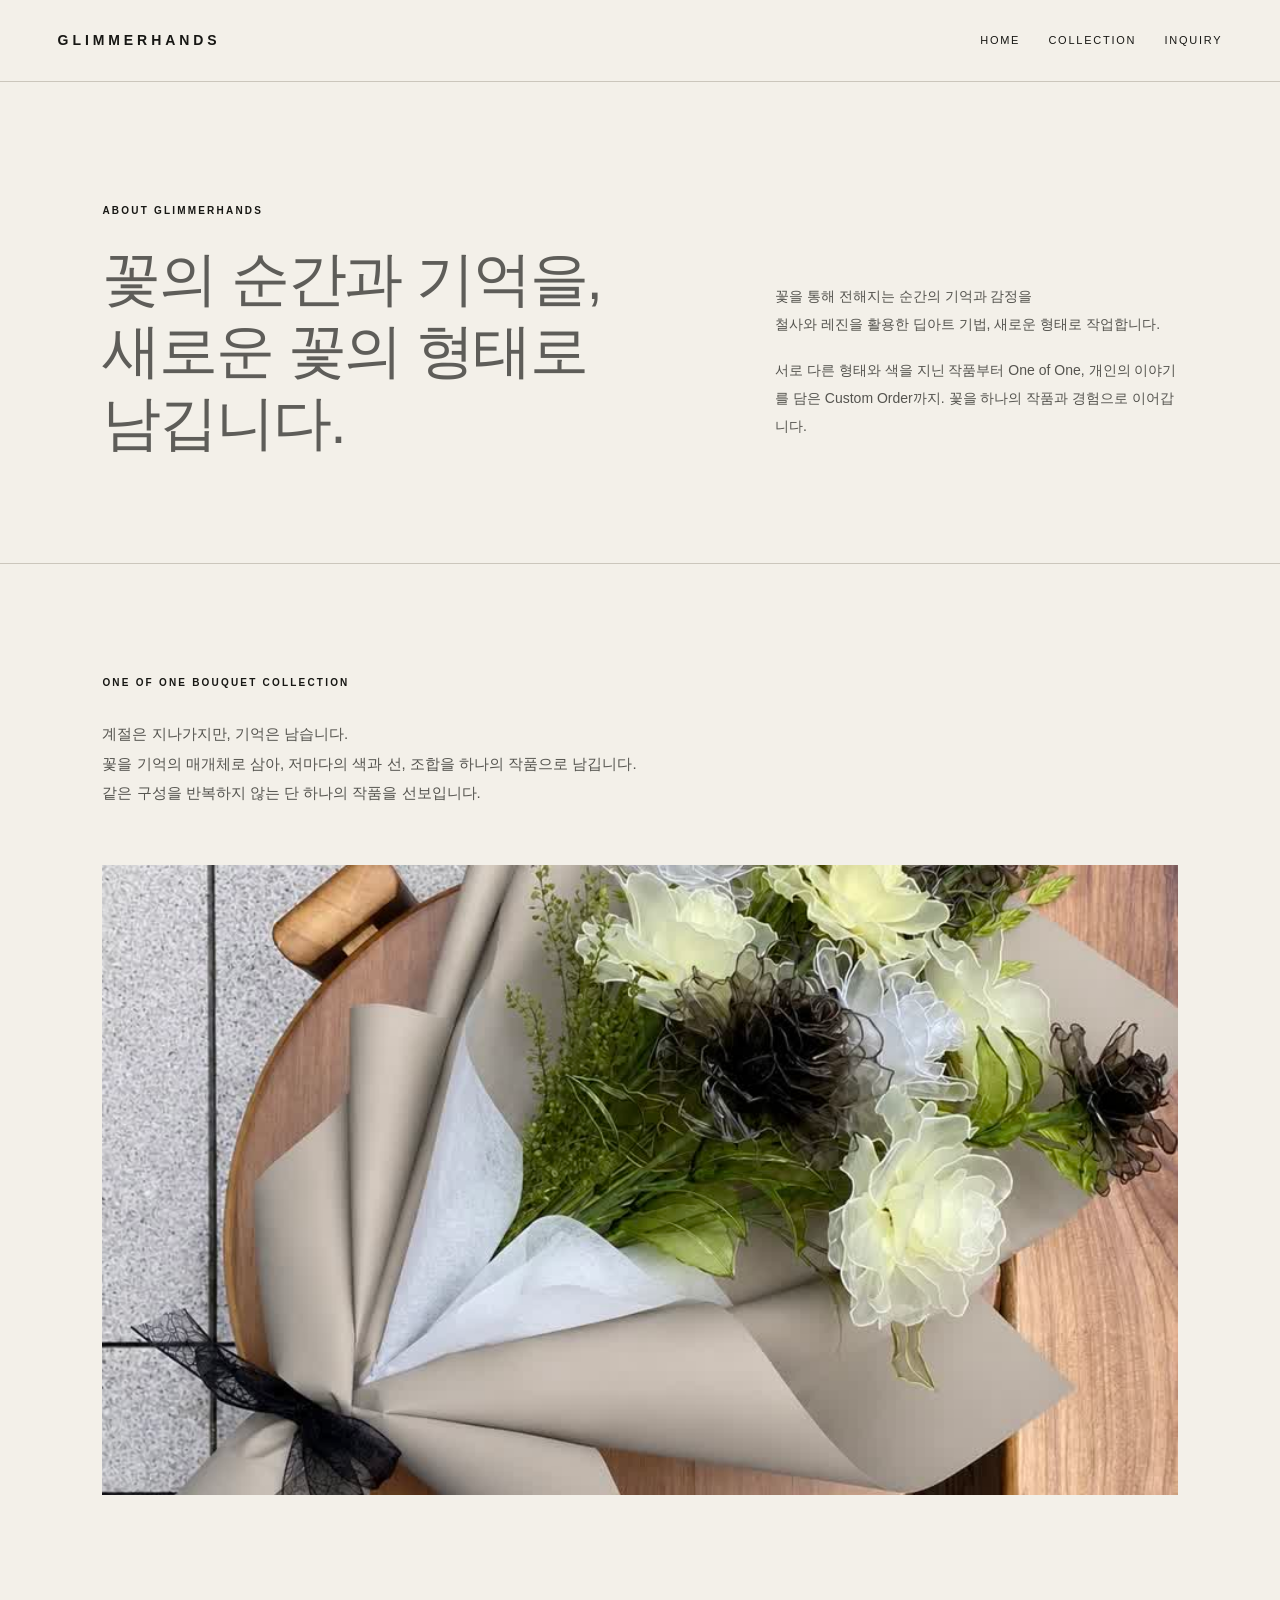
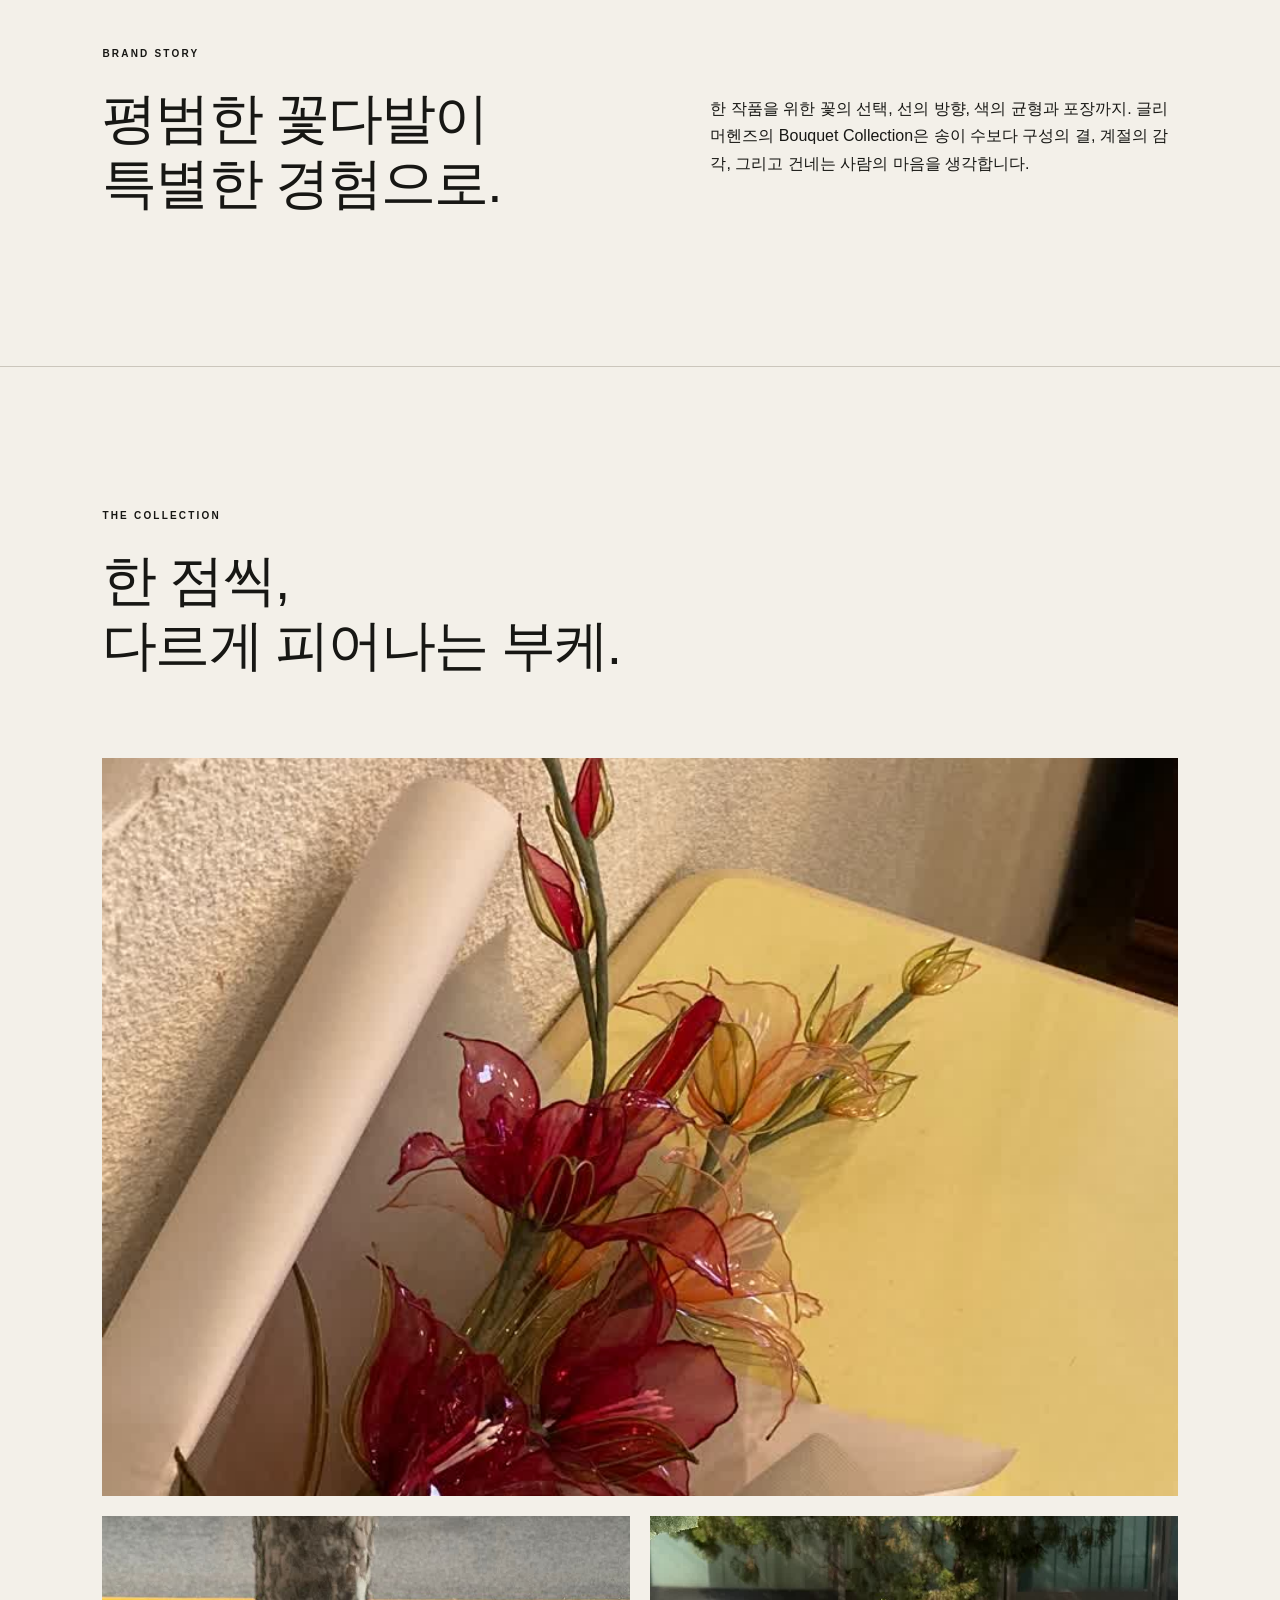
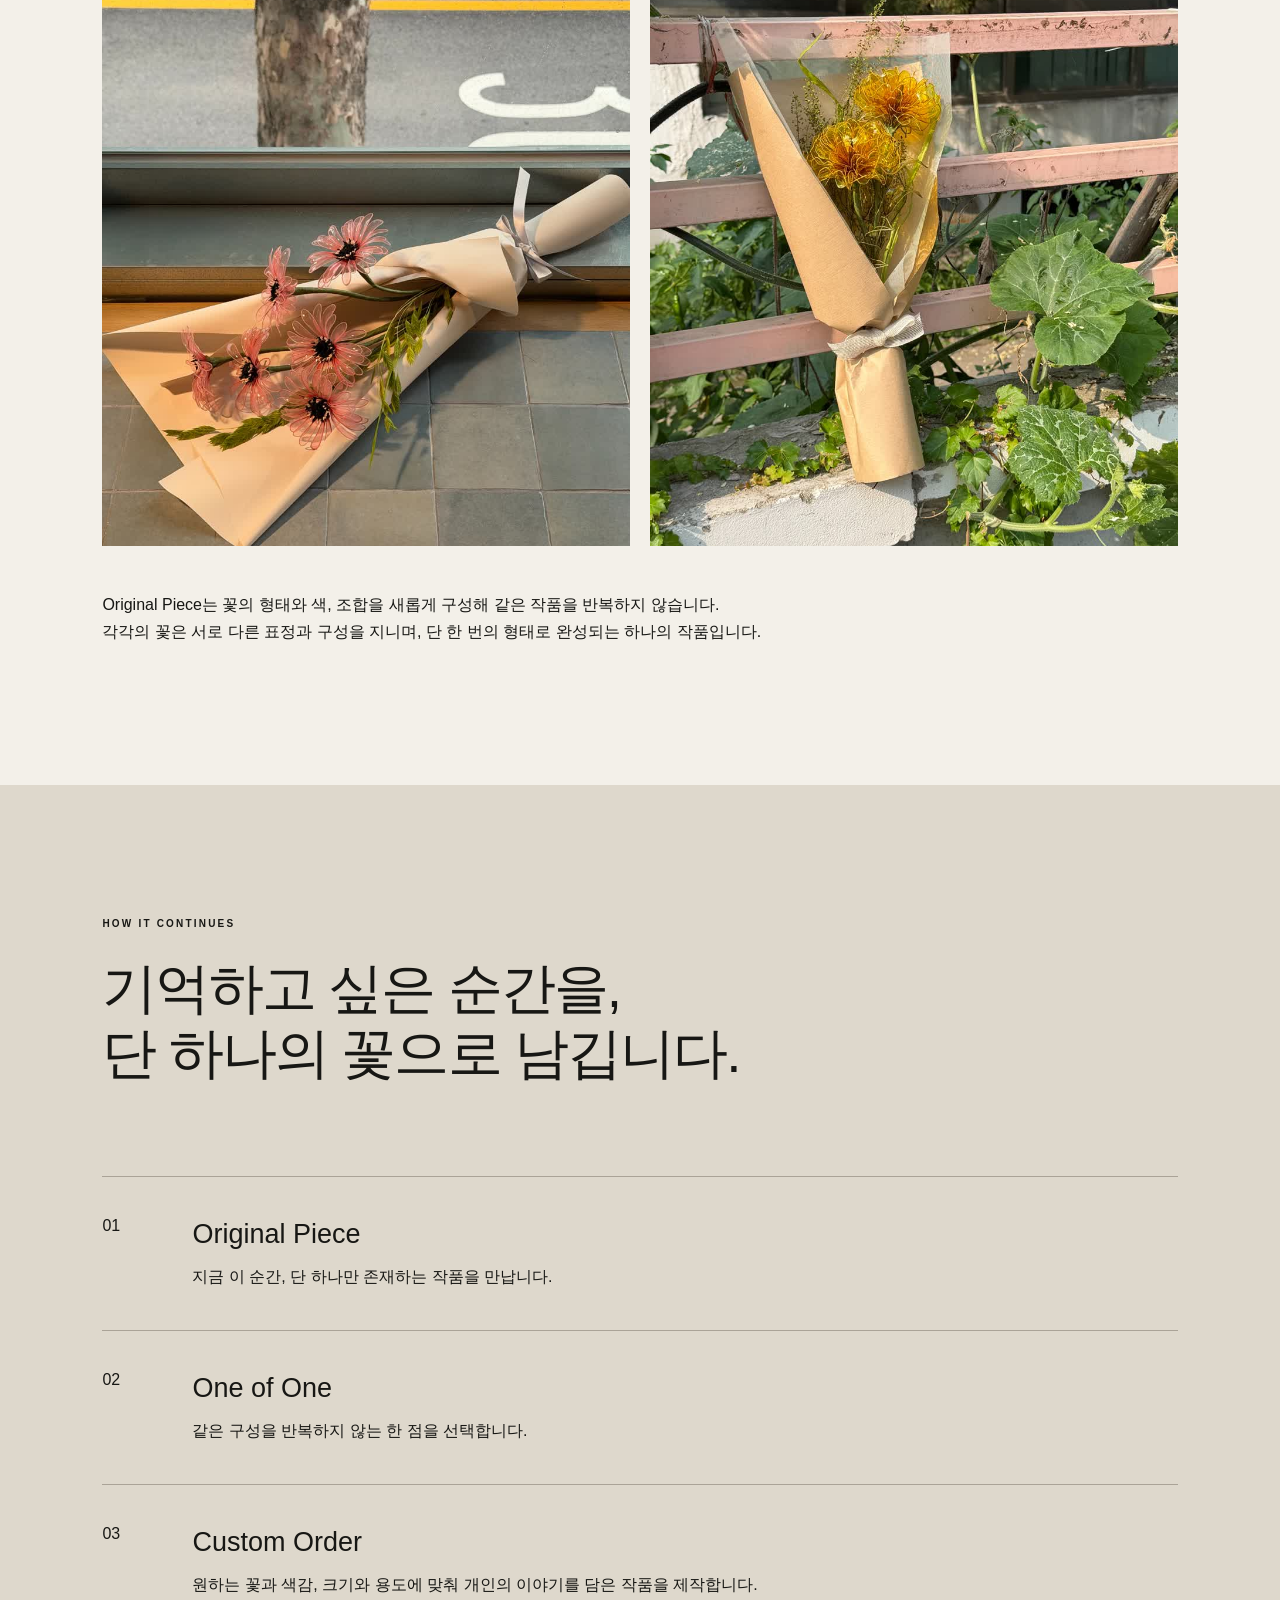
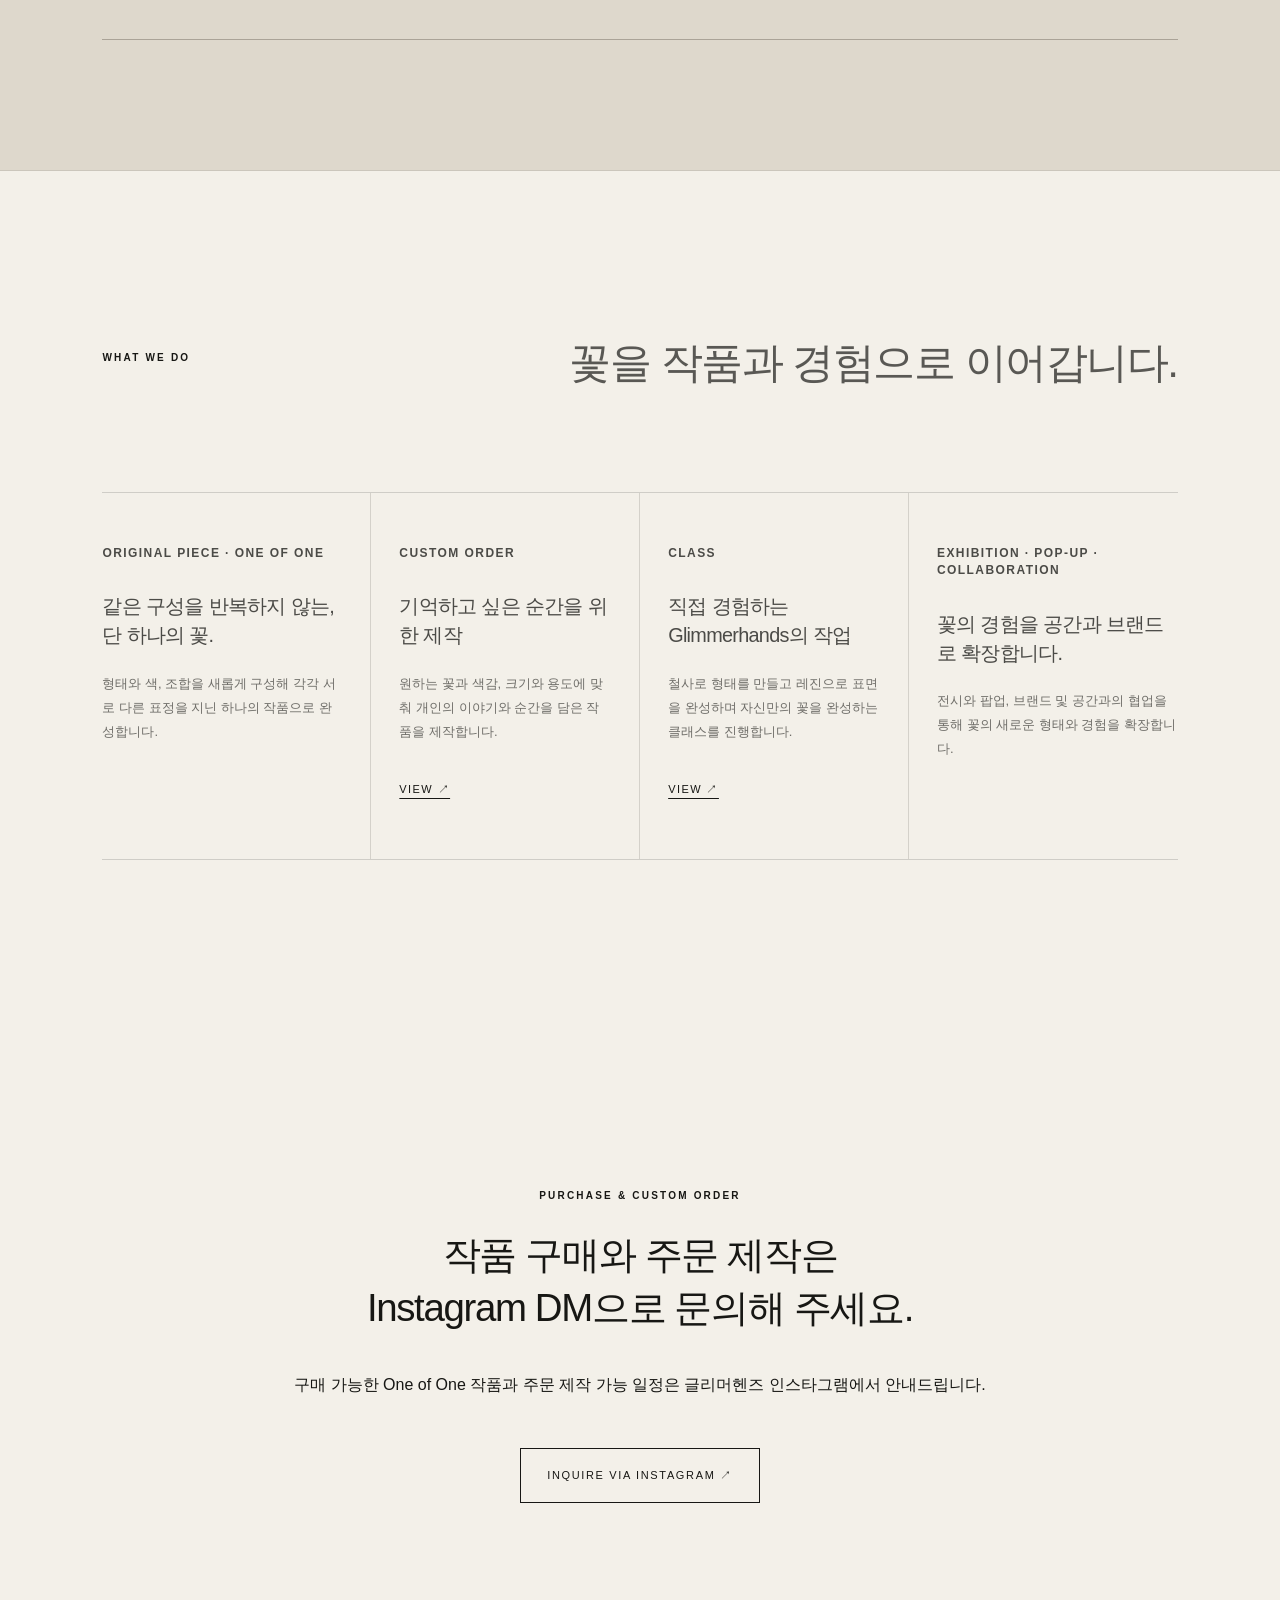
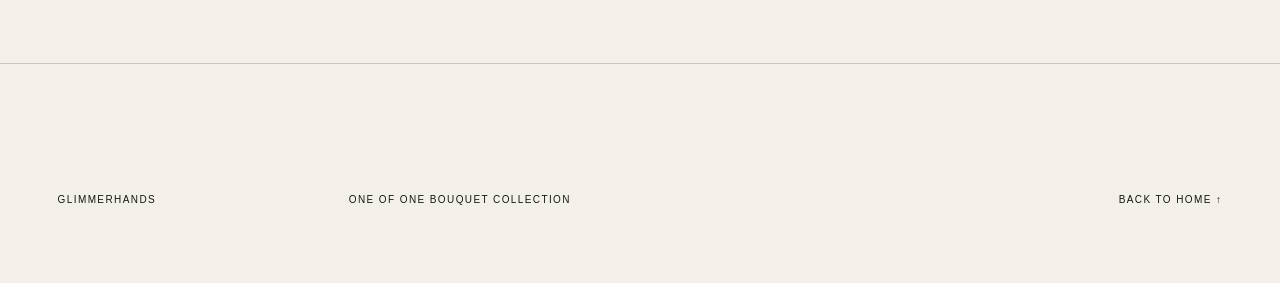
==== bouquet.html @ 1cdbd137 "Add files via upload" ====
<!doctype html><html lang="ko"><head><meta charset="utf-8"><meta name="viewport" content="width=device-width,initial-scale=1"><title>One of One Bouquet | Glimmerhands</title><meta name="description" content="같은 구성을 반복하지 않는 Glimmerhands의 One of One Bouquet Collection과 주문 제작 작품을 만나보세요."><link rel="stylesheet" href="/style.css"></head><body class="bouquet-page">
<header class="site-header"><a class="brand" href="/">GLIMMERHANDS</a><nav><a href="/">HOME</a><a href="#collection">COLLECTION</a><a href="#inquire">INQUIRY</a></nav></header><main>
<section class="brand-intro"><p class="eyebrow">ABOUT GLIMMERHANDS</p><div class="brand-intro-grid"><h1>꽃의 순간과 기억을,<br>새로운 꽃의 형태로 남깁니다.</h1><div><p>꽃을 통해 전해지는 순간의 기억과 감정을<br>철사와 레진을 활용한 딥아트 기법, 새로운 형태로 작업합니다.</p><p>서로 다른 형태와 색을 지닌 작품부터 One of One, 개인의 이야기를 담은 Custom Order까지. 꽃을 하나의 작품과 경험으로 이어갑니다.</p></div></div></section>
<section class="bouquet-hero"><p class="eyebrow">ONE OF ONE BOUQUET COLLECTION</p><p class="bouquet-lead">계절은 지나가지만, 기억은 남습니다.<br>꽃을 기억의 매개체로 삼아, 저마다의 색과 선, 조합을 하나의 작품으로 남깁니다.<br>같은 구성을 반복하지 않는 단 하나의 작품을 선보입니다.</p><img src="[data-uri]" alt="글리머헨즈의 원앤온리 꽃다발 작품"></section>
<section class="bouquet-story"><div><p class="eyebrow">BRAND STORY</p><h2>평범한 꽃다발이<br>특별한 경험으로.</h2></div><p>한 작품을 위한 꽃의 선택, 선의 방향, 색의 균형과 포장까지. 글리머헨즈의 Bouquet Collection은 송이 수보다 구성의 결, 계절의 감각, 그리고 건네는 사람의 마음을 생각합니다.</p></section>
<section class="collection" id="collection"><div class="section-head"><p class="eyebrow">THE COLLECTION</p><h2>한 점씩,<br>다르게 피어나는 부케.</h2></div><div class="collection-grid"><figure class="wide"><img src="[data-uri]" alt="원앤온리 꽃다발 작품"></figure><figure><img src="[data-uri]" alt="원앤온리 꽃다발 작품 디테일"></figure><figure><img src="[data-uri]" alt="글리머헨즈 꽃다발 작품"></figure></div><p class="collection-note">Original Piece는 꽃의 형태와 색, 조합을 새롭게 구성해 같은 작품을 반복하지 않습니다.<br>각각의 꽃은 서로 다른 표정과 구성을 지니며, 단 한 번의 형태로 완성되는 하나의 작품입니다.</p></section>
<section class="journey"><p class="eyebrow">HOW IT CONTINUES</p><h2>기억하고 싶은 순간을,<br>단 하나의 꽃으로 남깁니다.</h2><ol><li><span>01</span><div><b>Original Piece</b><p>지금 이 순간, 단 하나만 존재하는 작품을 만납니다.</p></div></li><li><span>02</span><div><b>One of One</b><p>같은 구성을 반복하지 않는 한 점을 선택합니다.</p></div></li><li><span>03</span><div><b>Custom Order</b><p>원하는 꽃과 색감, 크기와 용도에 맞춰 개인의 이야기를 담은 작품을 제작합니다.</p></div></li></ol></section>
<section class="what-we-do-compact">
  <div class="section-head">
    <p class="eyebrow">WHAT WE DO</p>
    <h2>꽃을 작품과 경험으로 이어갑니다.</h2>
  </div>

  <div class="what-grid">
    <article>
      <p class="practice-kicker">ORIGINAL PIECE · ONE OF ONE</p>
      <h3>같은 구성을 반복하지 않는, 단 하나의 꽃.</h3>
      <p>형태와 색, 조합을 새롭게 구성해 각각 서로 다른 표정을 지닌 하나의 작품으로 완성합니다.</p>
    </article>

    <article>
      <p class="practice-kicker">CUSTOM ORDER</p>
      <h3>기억하고 싶은 순간을 위한 제작</h3>
      <p>원하는 꽃과 색감, 크기와 용도에 맞춰 개인의 이야기와 순간을 담은 작품을 제작합니다.</p>
      <a class="text-link" href="https://www.instagram.com/p/Dc8lgDlE0Vo/" target="_blank" rel="noopener noreferrer">VIEW ↗</a>
    </article>

    <article>
      <p class="practice-kicker">CLASS</p>
      <h3>직접 경험하는 Glimmerhands의 작업</h3>
      <p>철사로 형태를 만들고 레진으로 표면을 완성하며 자신만의 꽃을 완성하는 클래스를 진행합니다.</p>
      <a class="text-link" href="https://www.instagram.com/p/DdS-dxAkzvQ/?img_index=1" target="_blank" rel="noopener noreferrer">VIEW ↗</a>
    </article>

    <article>
      <p class="practice-kicker">EXHIBITION · POP-UP · COLLABORATION</p>
      <h3>꽃의 경험을 공간과 브랜드로 확장합니다.</h3>
      <p>전시와 팝업, 브랜드 및 공간과의 협업을 통해 꽃의 새로운 형태와 경험을 확장합니다.</p>
    </article>
  </div>
</section>
<section class="inquiry" id="inquire"><p class="eyebrow">PURCHASE & CUSTOM ORDER</p><h2>작품 구매와 주문 제작은<br>Instagram DM으로 문의해 주세요.</h2><p>구매 가능한 One of One 작품과 주문 제작 가능 일정은 글리머헨즈 인스타그램에서 안내드립니다.</p><a class="button" href="https://www.instagram.com/glimmerhands/" target="_blank" rel="noopener">INQUIRE VIA INSTAGRAM ↗</a></section></main>
<footer><p>GLIMMERHANDS</p><p>ONE OF ONE BOUQUET COLLECTION</p><p><a href="/">BACK TO HOME ↑</a></p></footer></body></html>
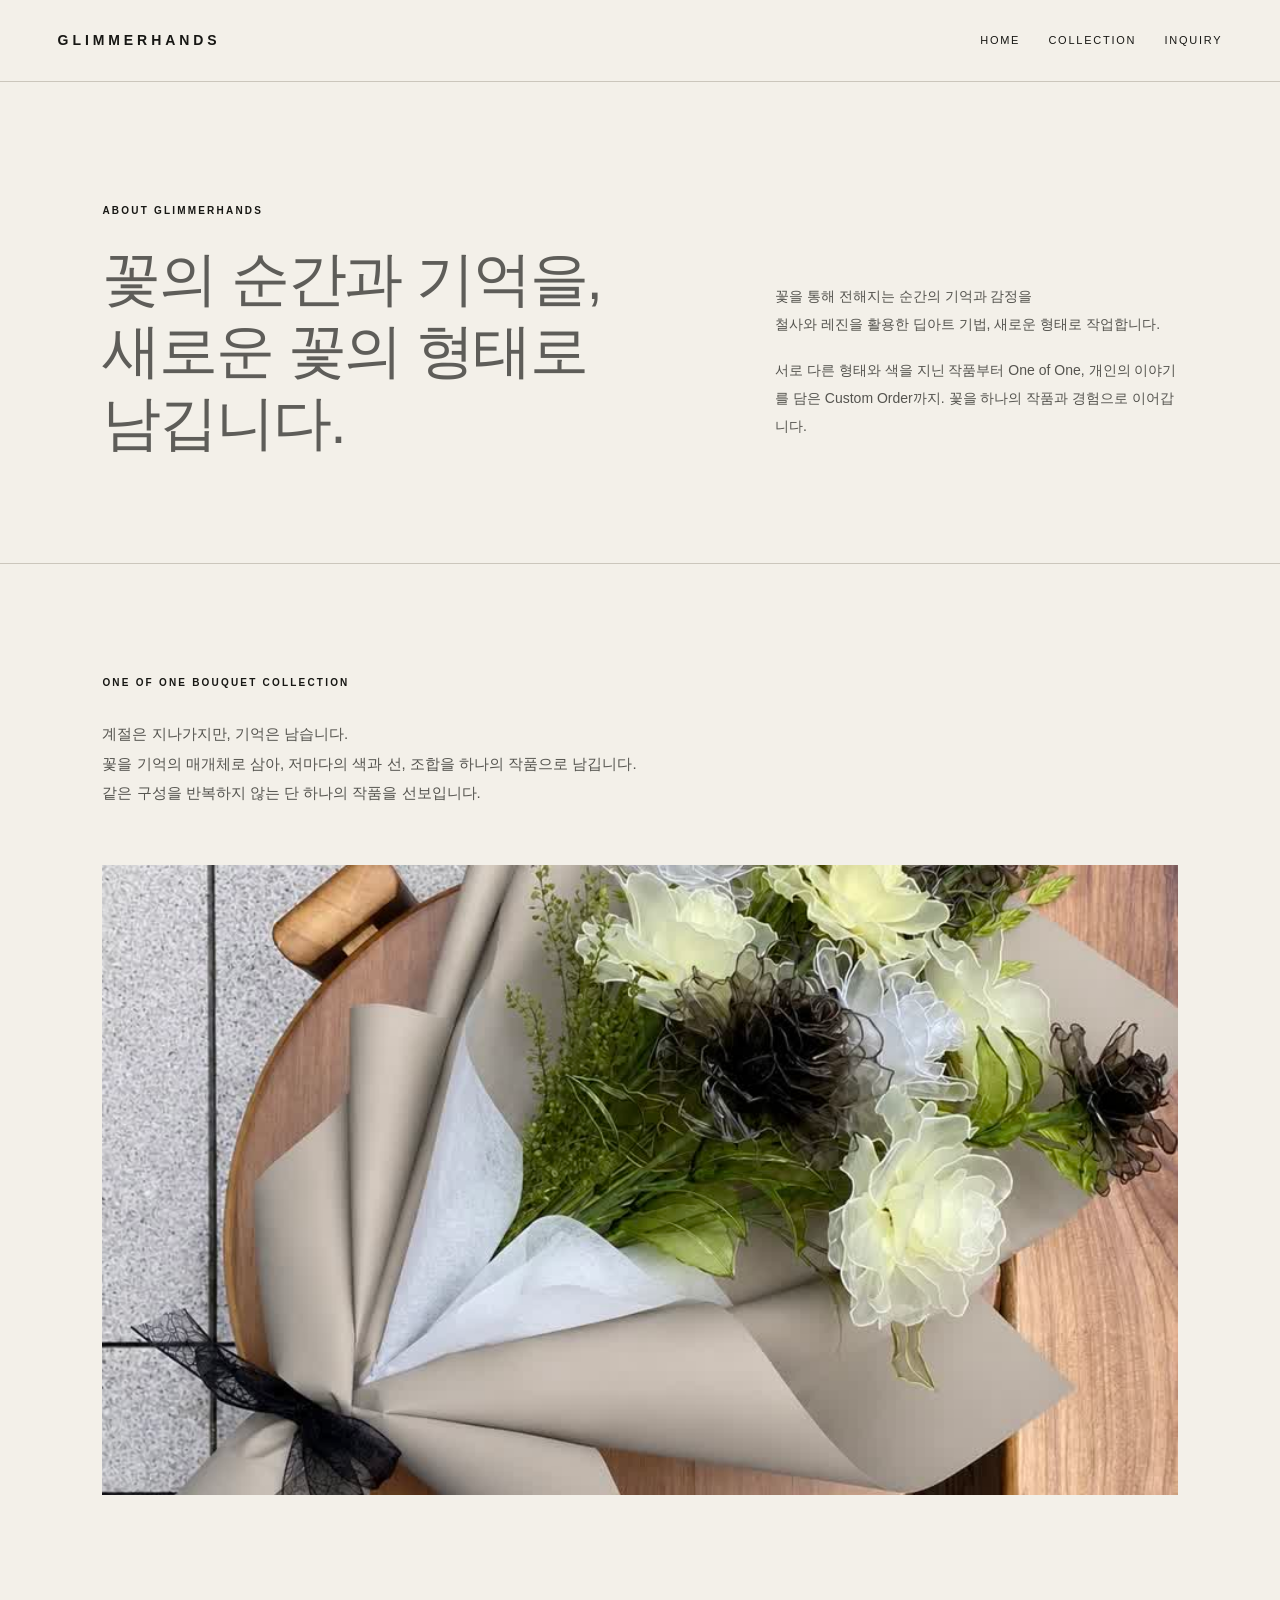
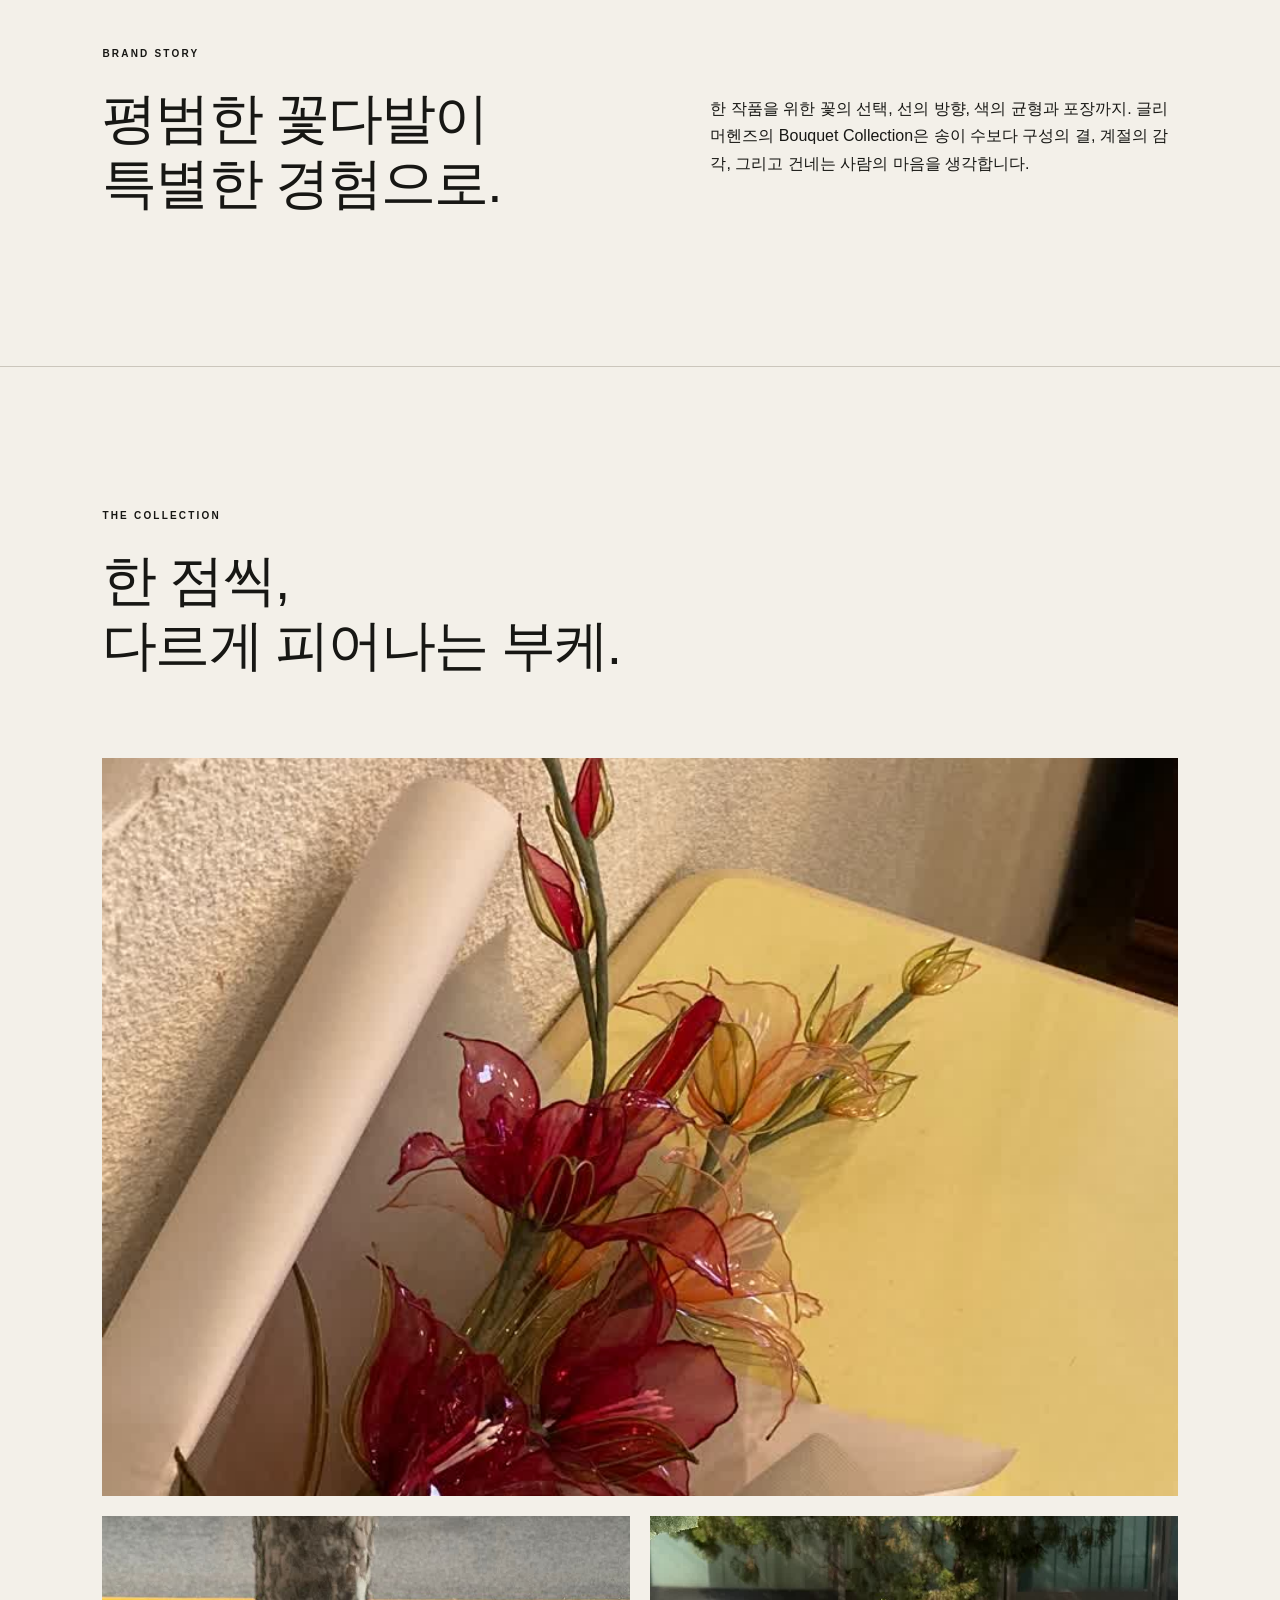
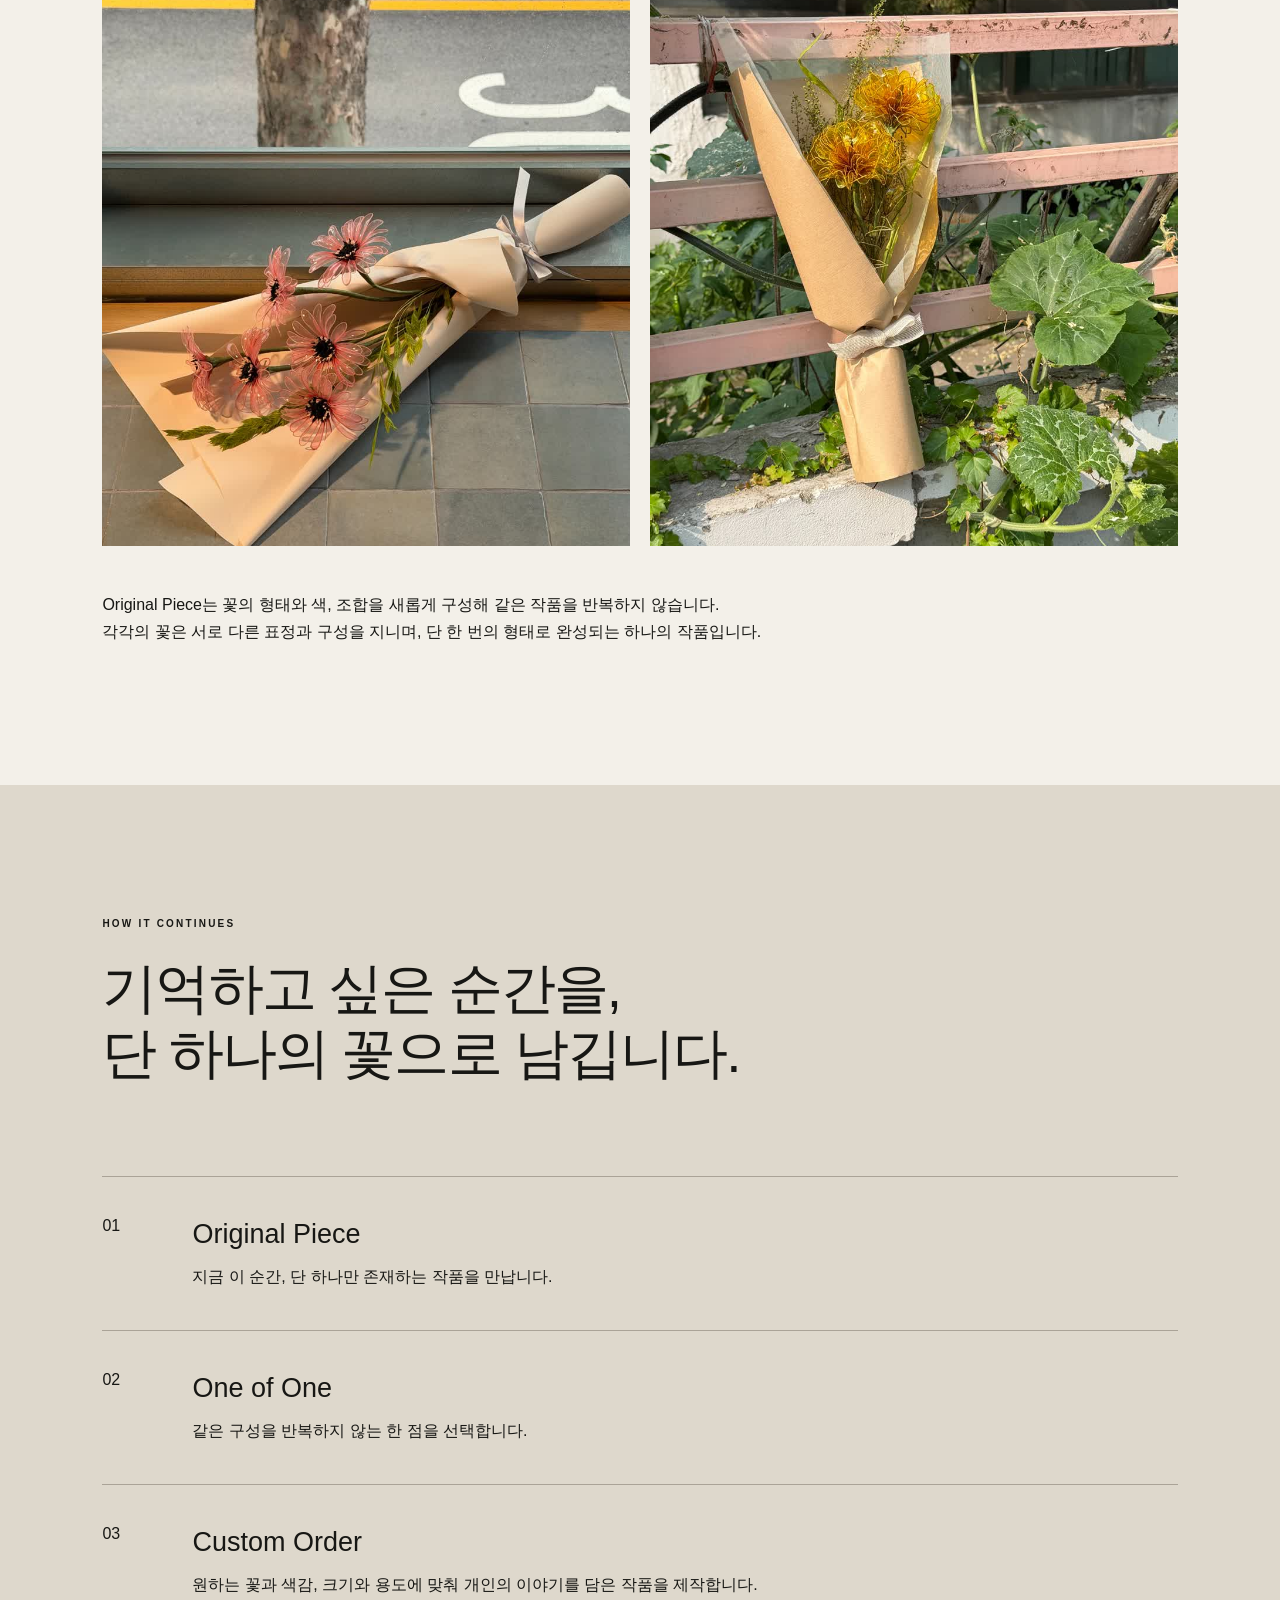
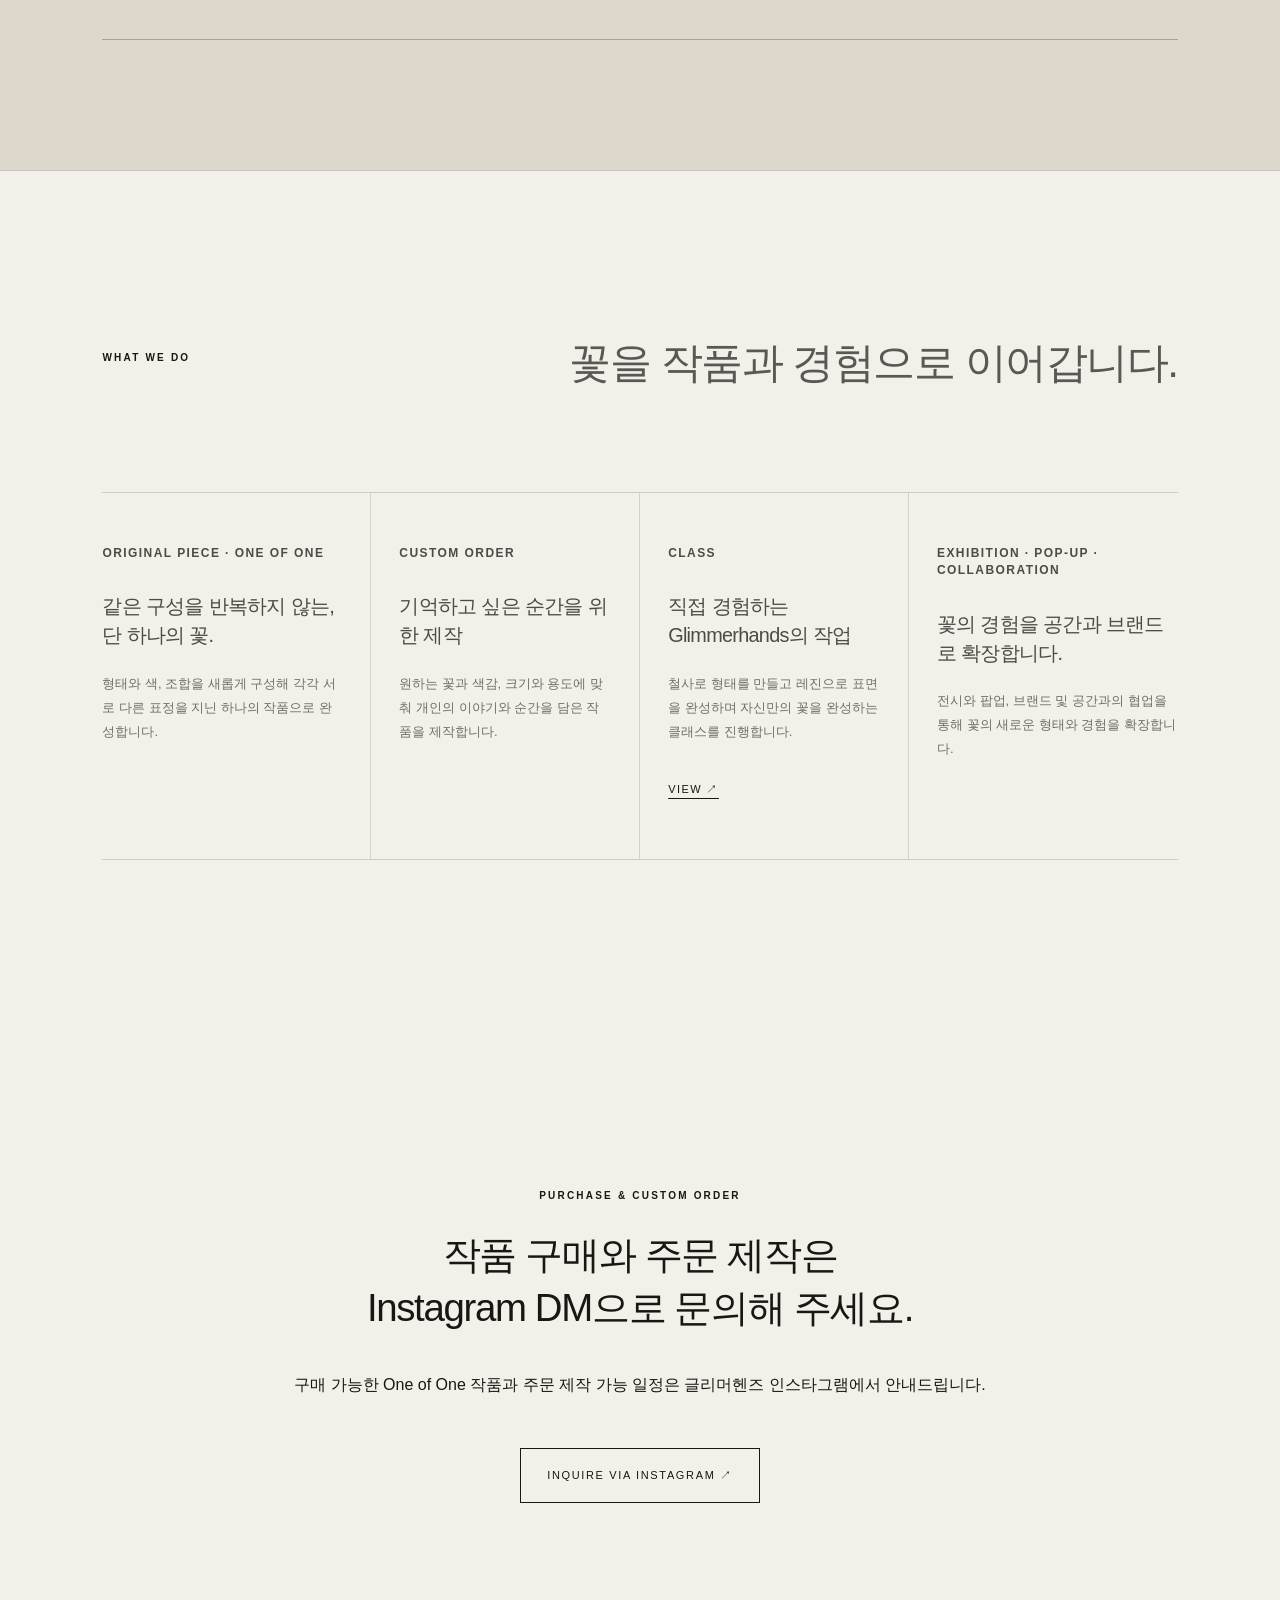
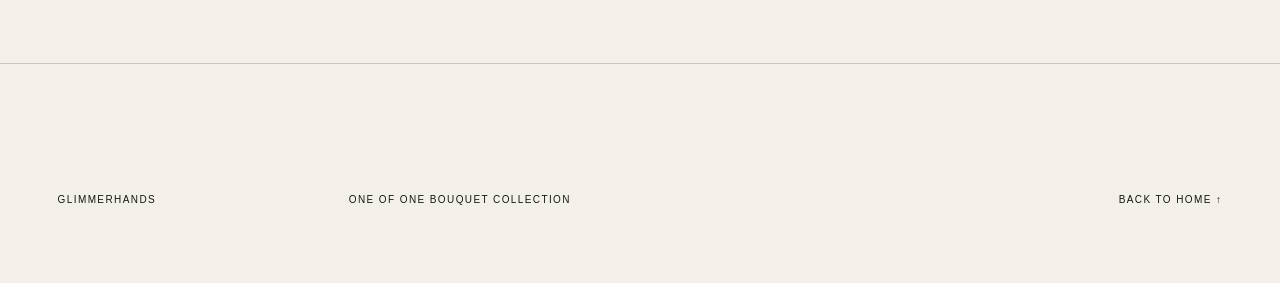
==== commit 5537f3da: "Add files via upload" ====
--- a/bouquet.html
+++ b/bouquet.html
@@ -22,7 +22,6 @@
       <p class="practice-kicker">CUSTOM ORDER</p>
       <h3>기억하고 싶은 순간을 위한 제작</h3>
       <p>원하는 꽃과 색감, 크기와 용도에 맞춰 개인의 이야기와 순간을 담은 작품을 제작합니다.</p>
-      <a class="text-link" href="https://www.instagram.com/p/Dc8lgDlE0Vo/" target="_blank" rel="noopener noreferrer">VIEW ↗</a>
     </article>
 
     <article>
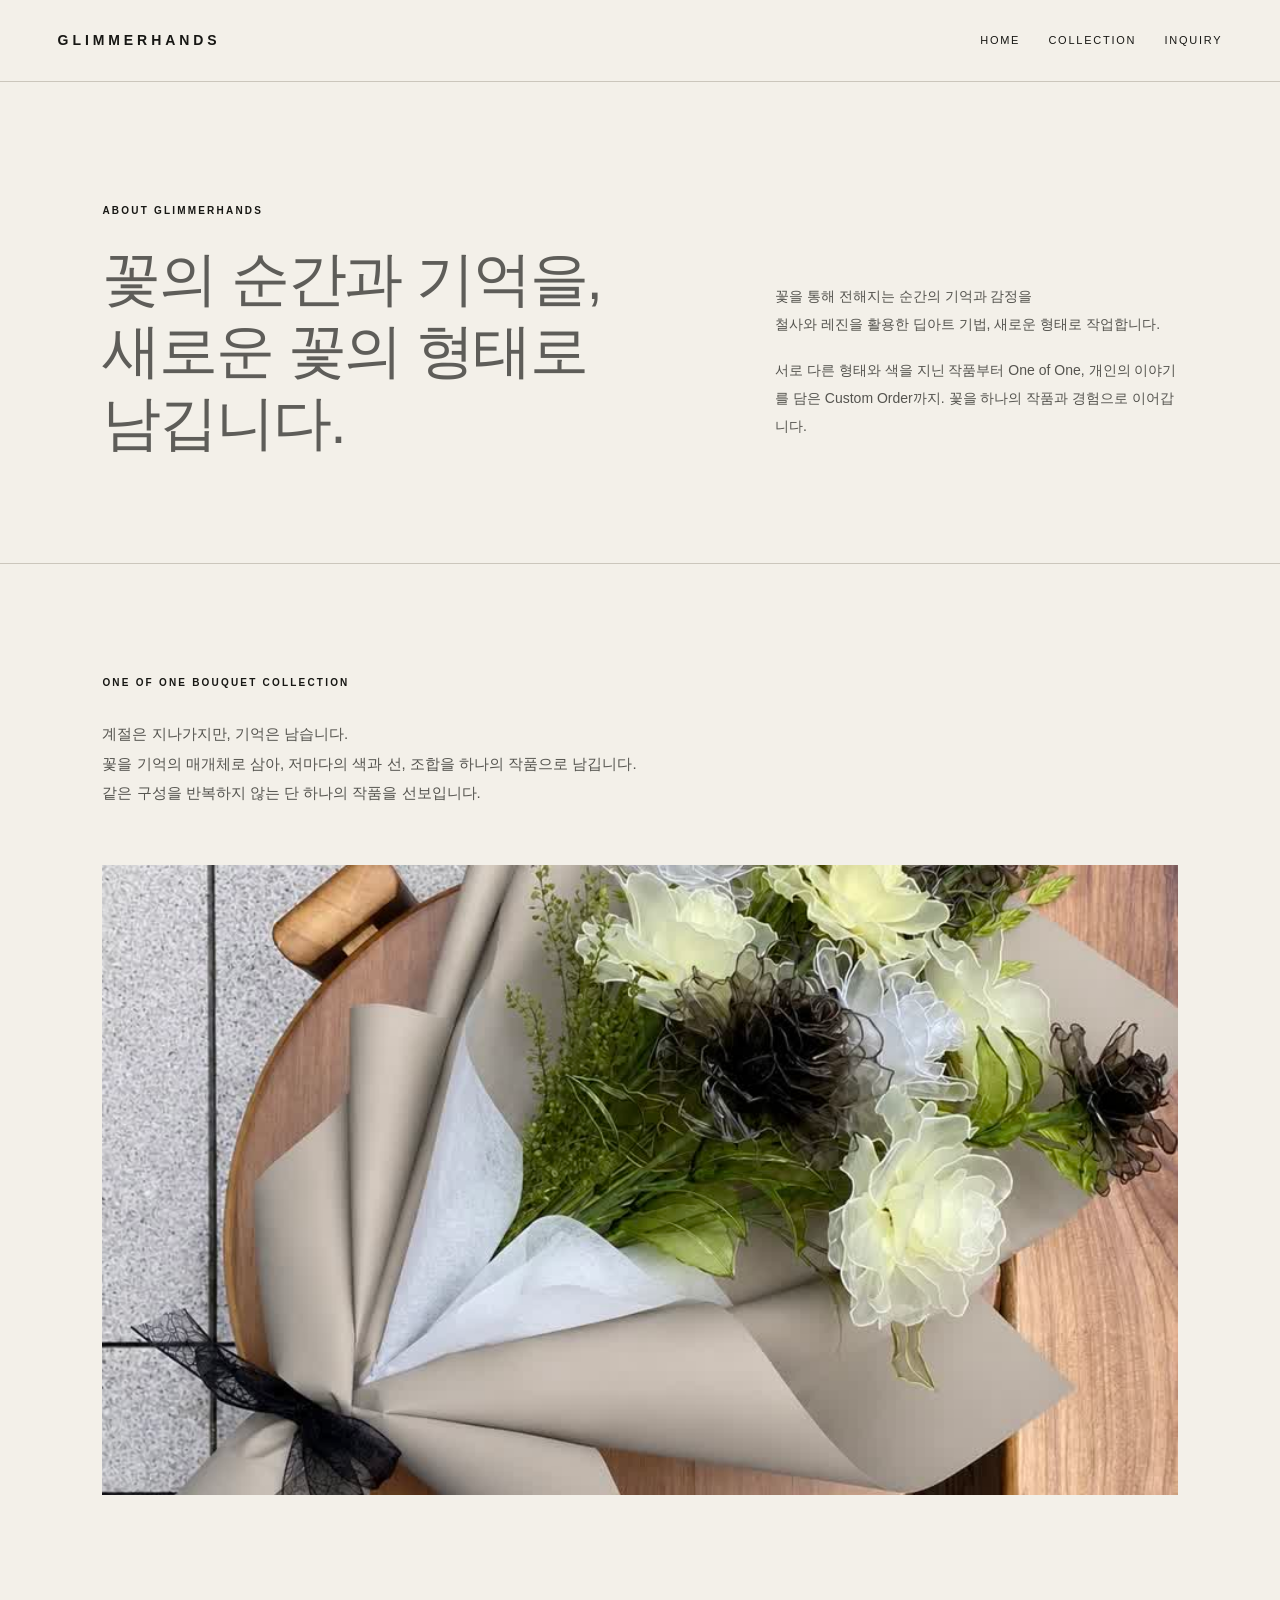
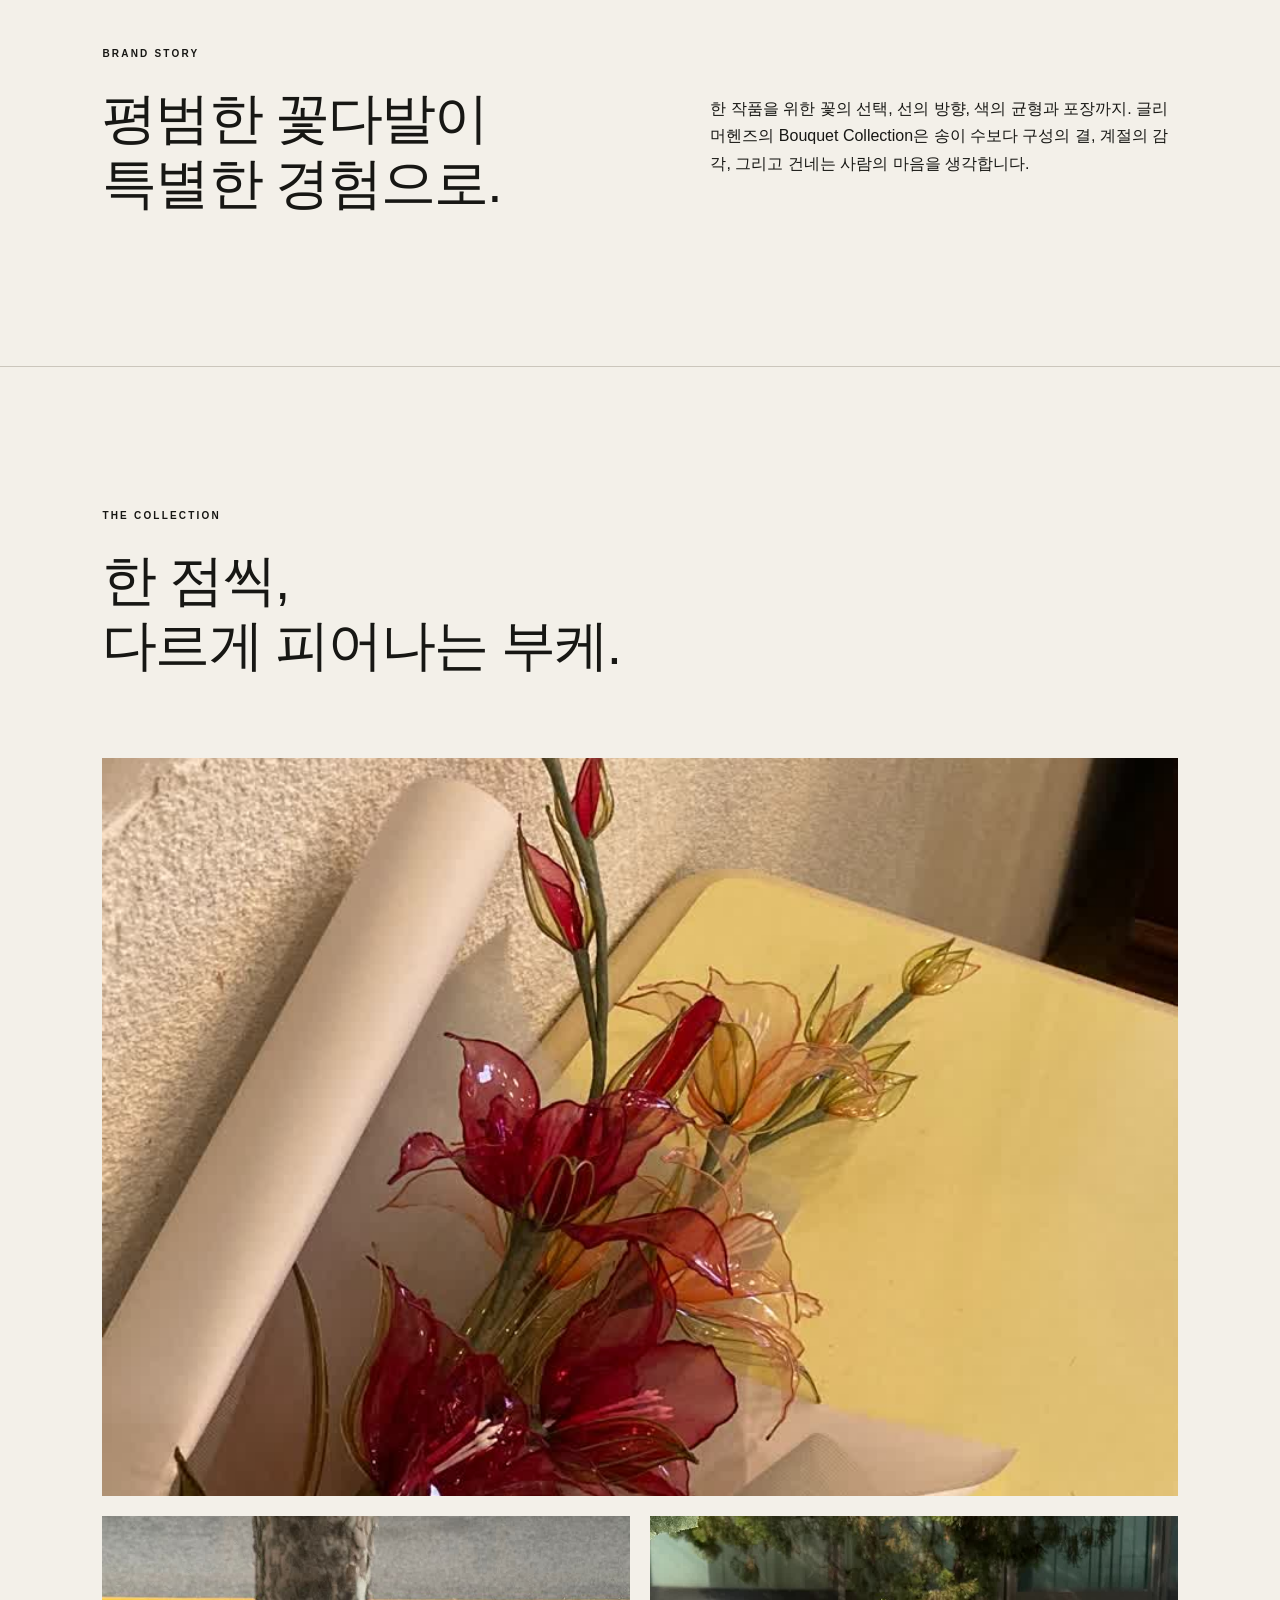
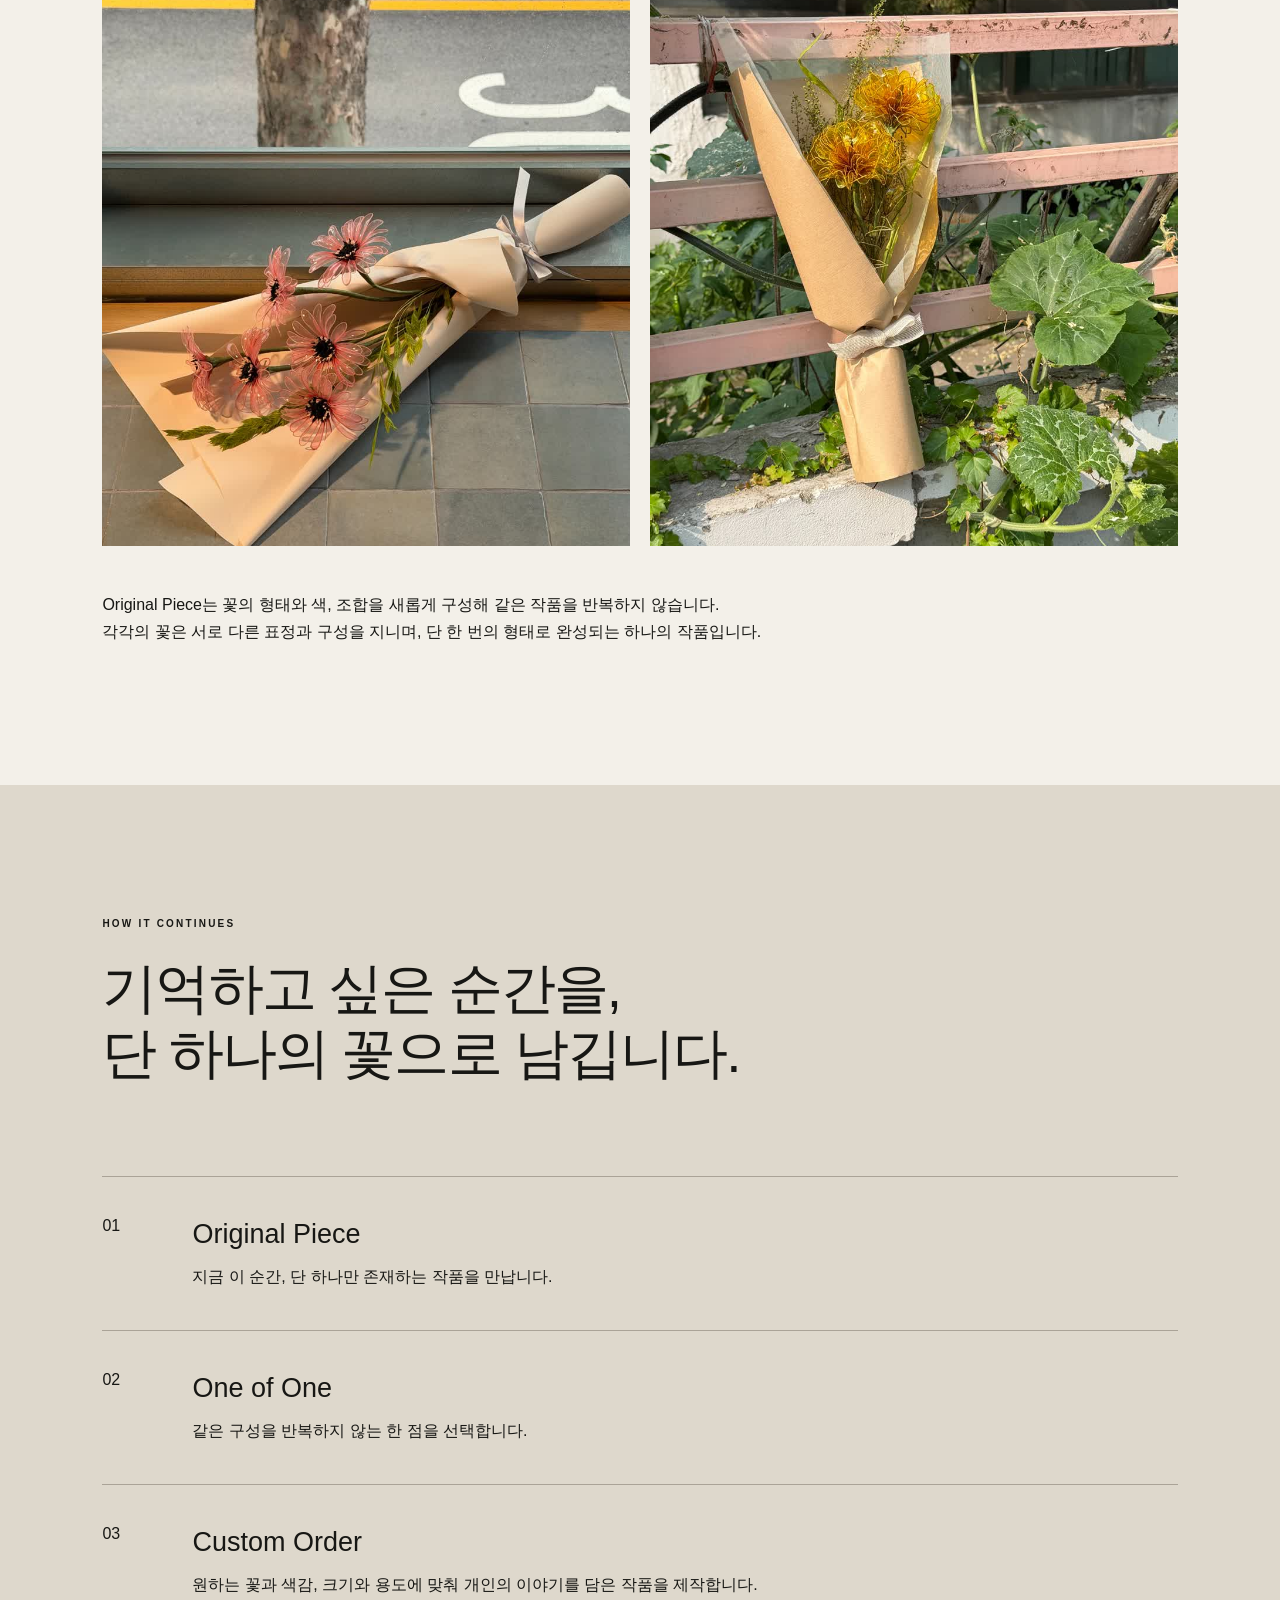
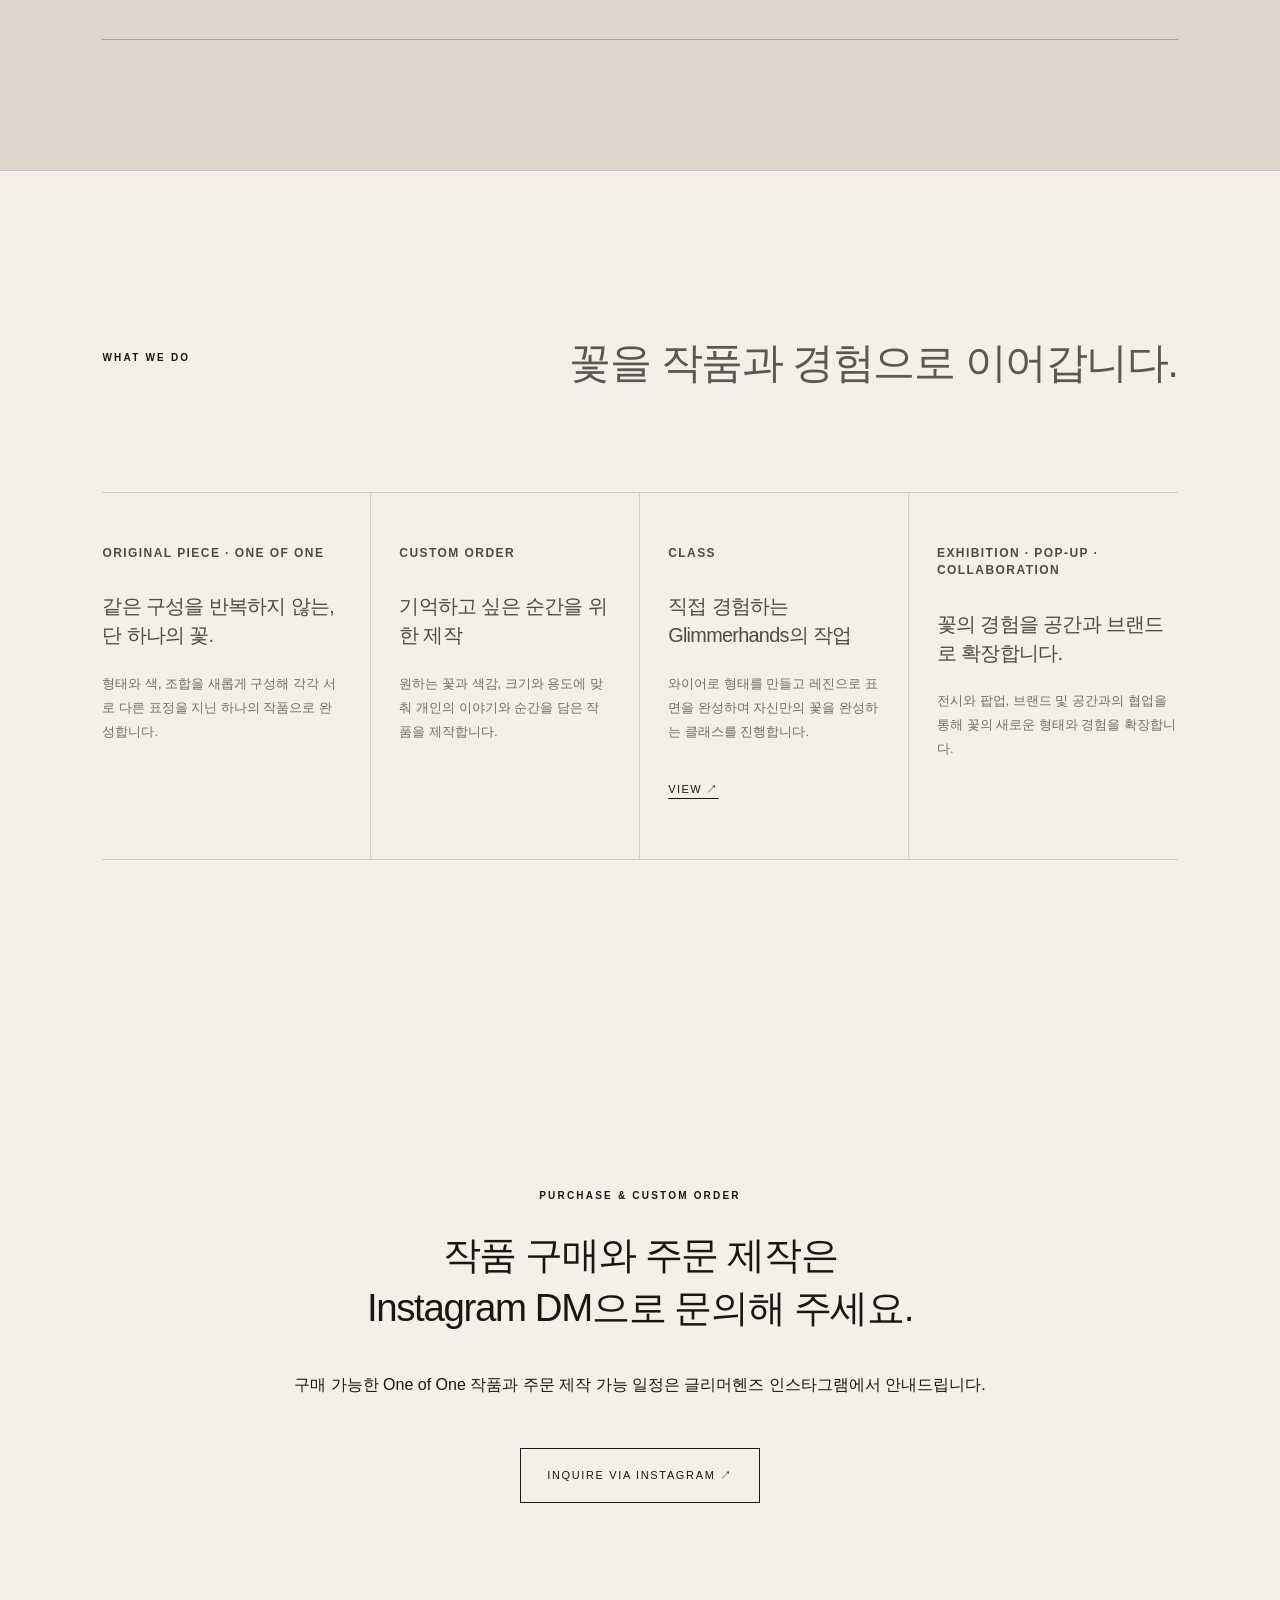
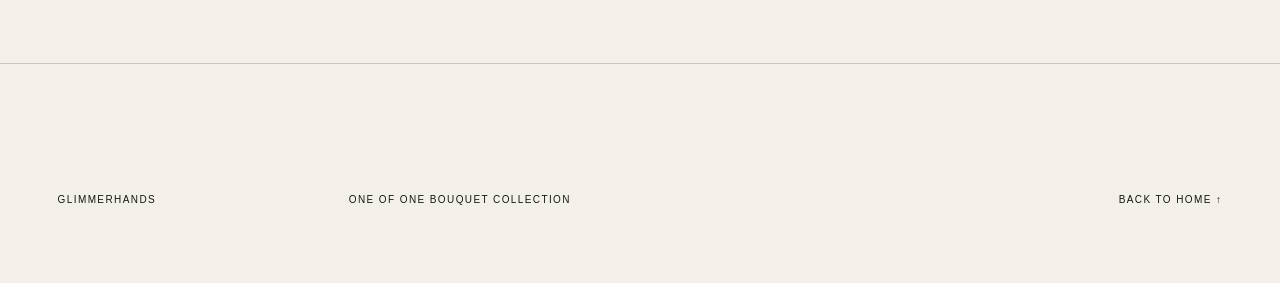
==== commit 0f9390b2: "Update bouquet.html" ====
--- a/bouquet.html
+++ b/bouquet.html
@@ -27,7 +27,7 @@
     <article>
       <p class="practice-kicker">CLASS</p>
       <h3>직접 경험하는 Glimmerhands의 작업</h3>
-      <p>철사로 형태를 만들고 레진으로 표면을 완성하며 자신만의 꽃을 완성하는 클래스를 진행합니다.</p>
+      <p>와이어로 형태를 만들고 레진으로 표면을 완성하며 자신만의 꽃을 완성하는 클래스를 진행합니다.</p>
       <a class="text-link" href="https://www.instagram.com/p/DdS-dxAkzvQ/?img_index=1" target="_blank" rel="noopener noreferrer">VIEW ↗</a>
     </article>
 
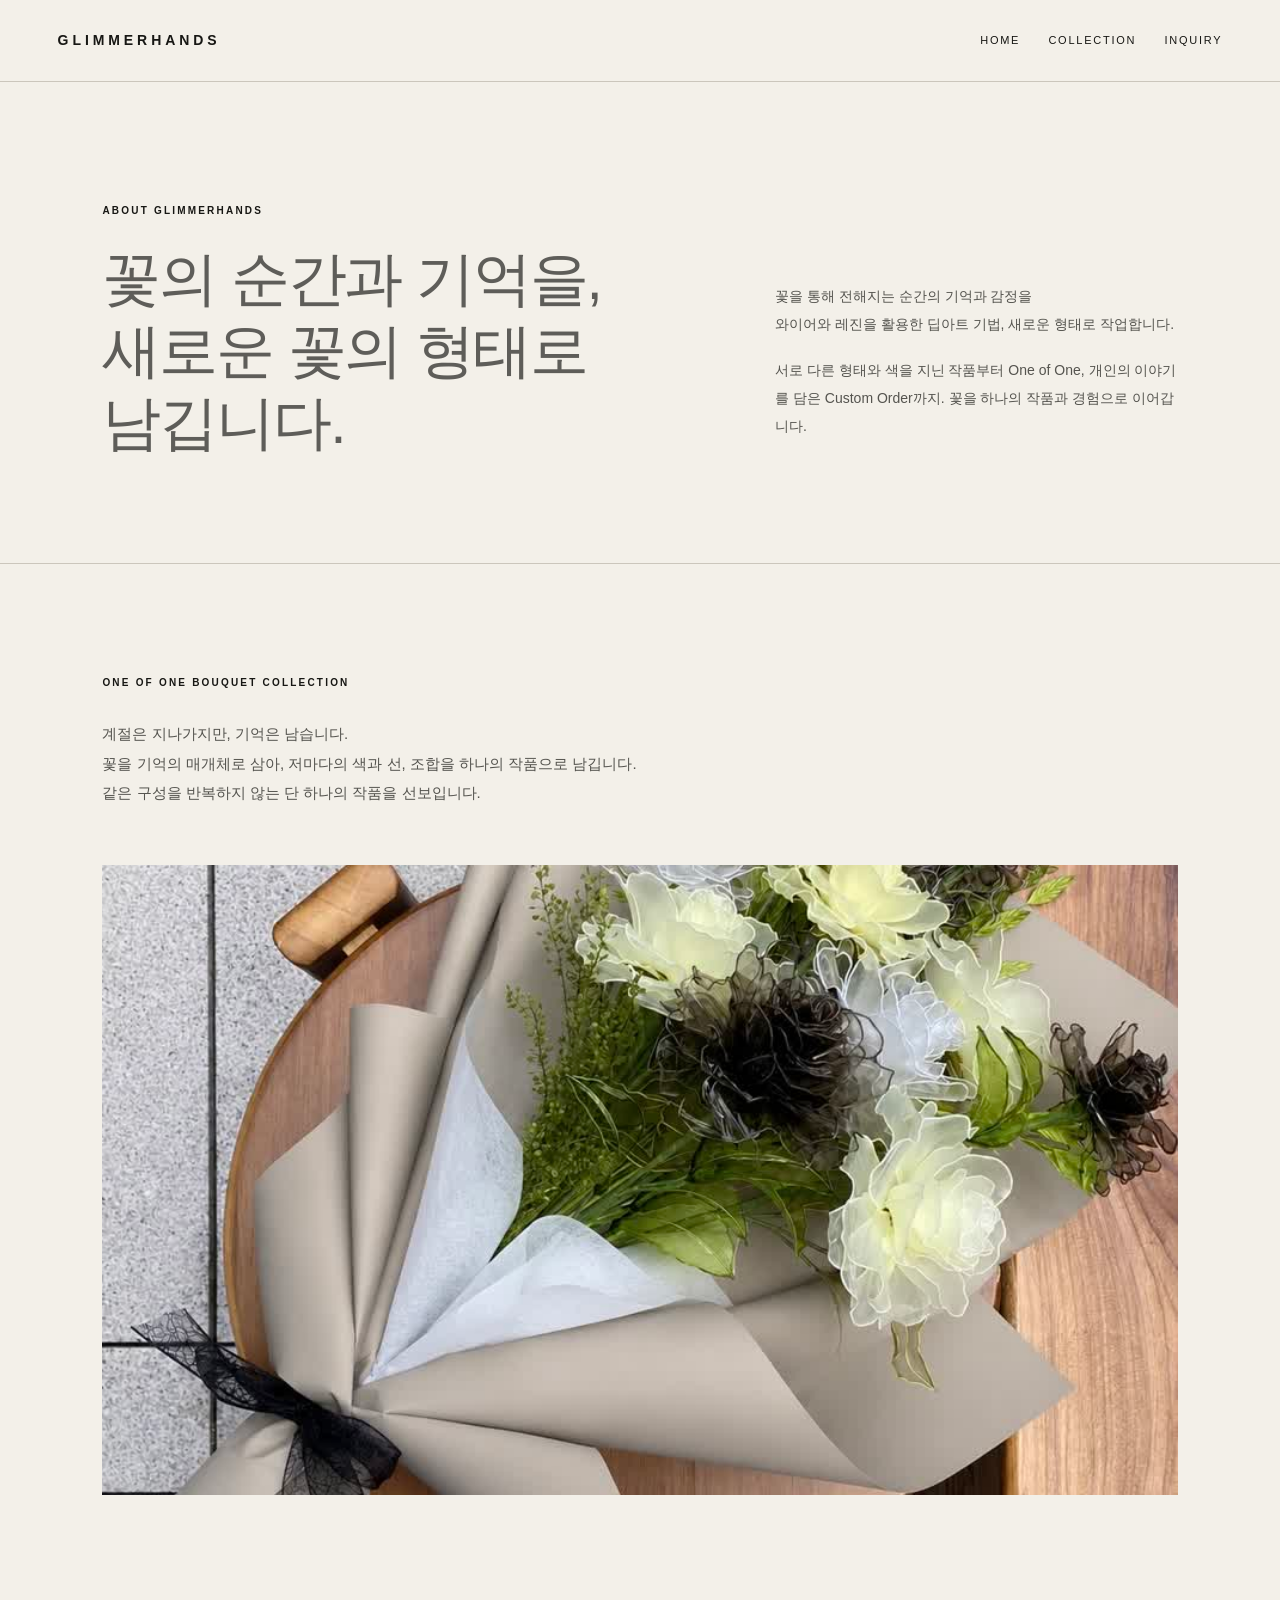
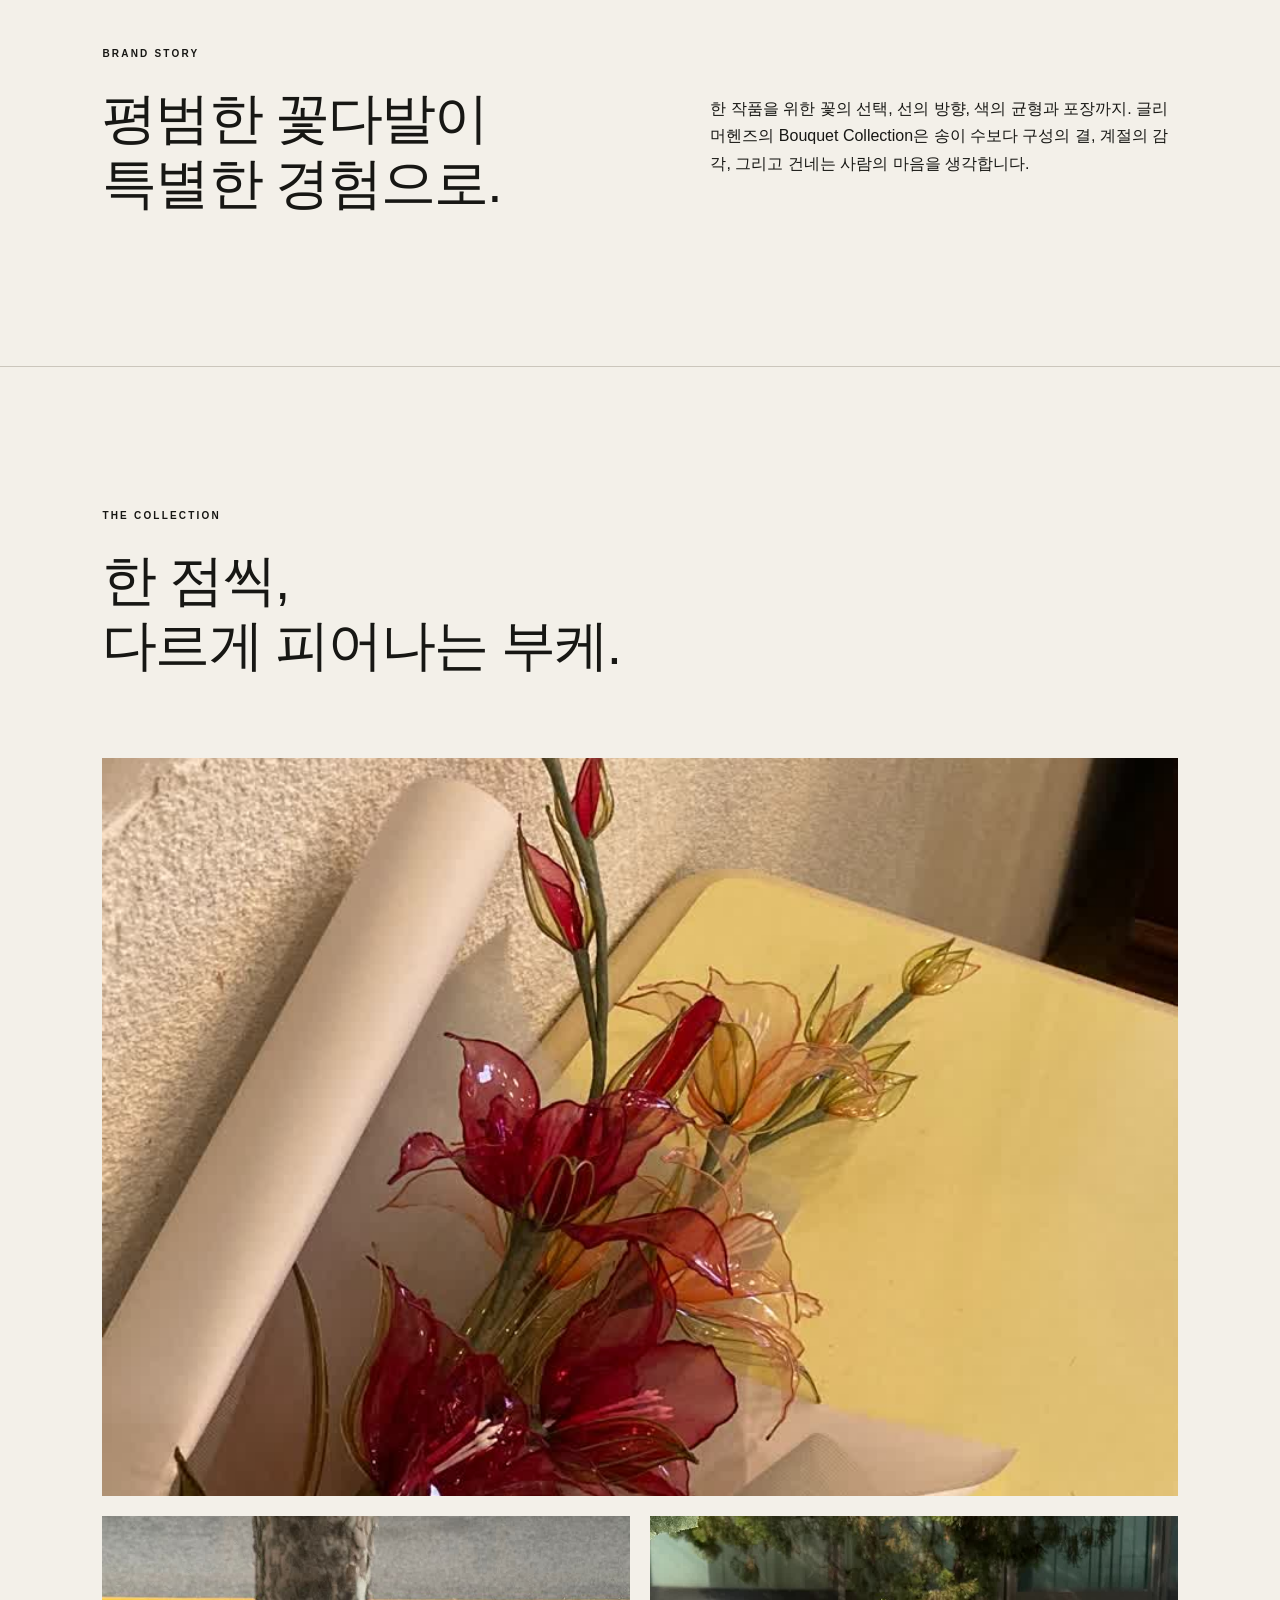
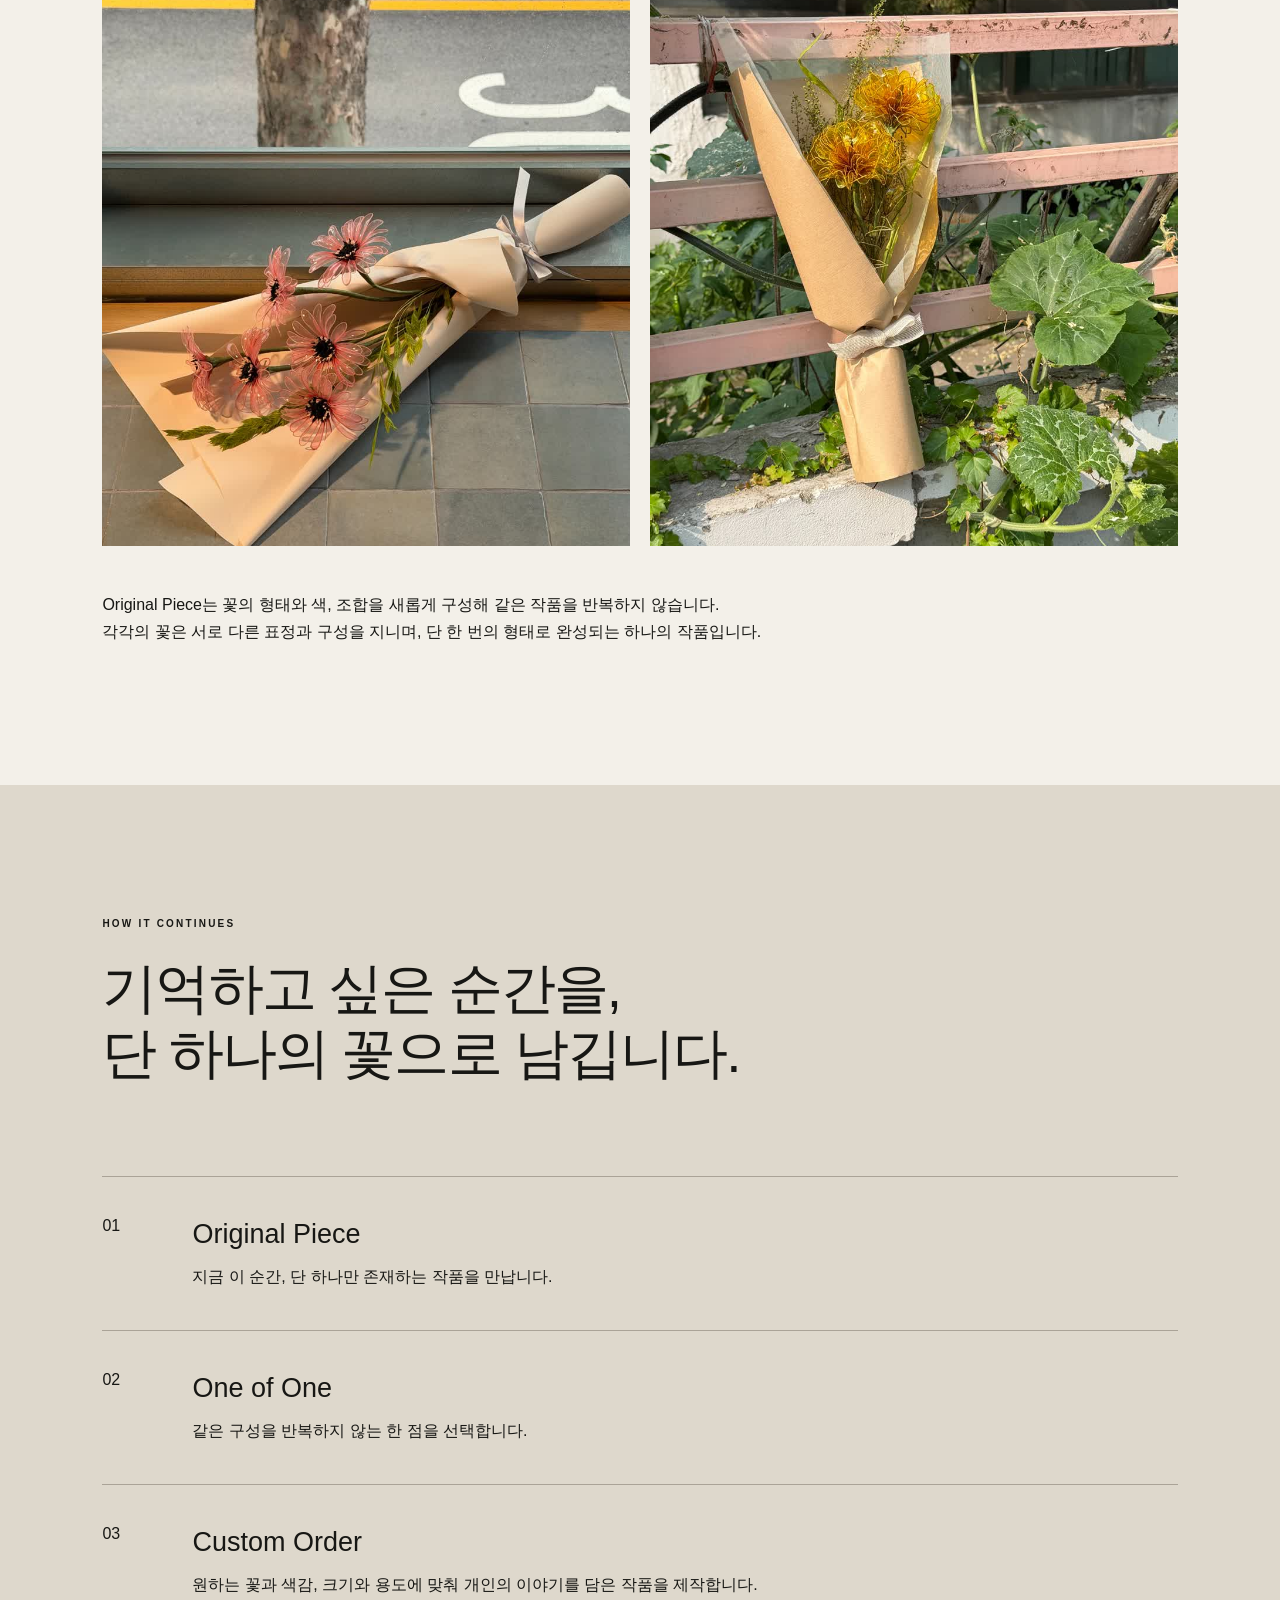
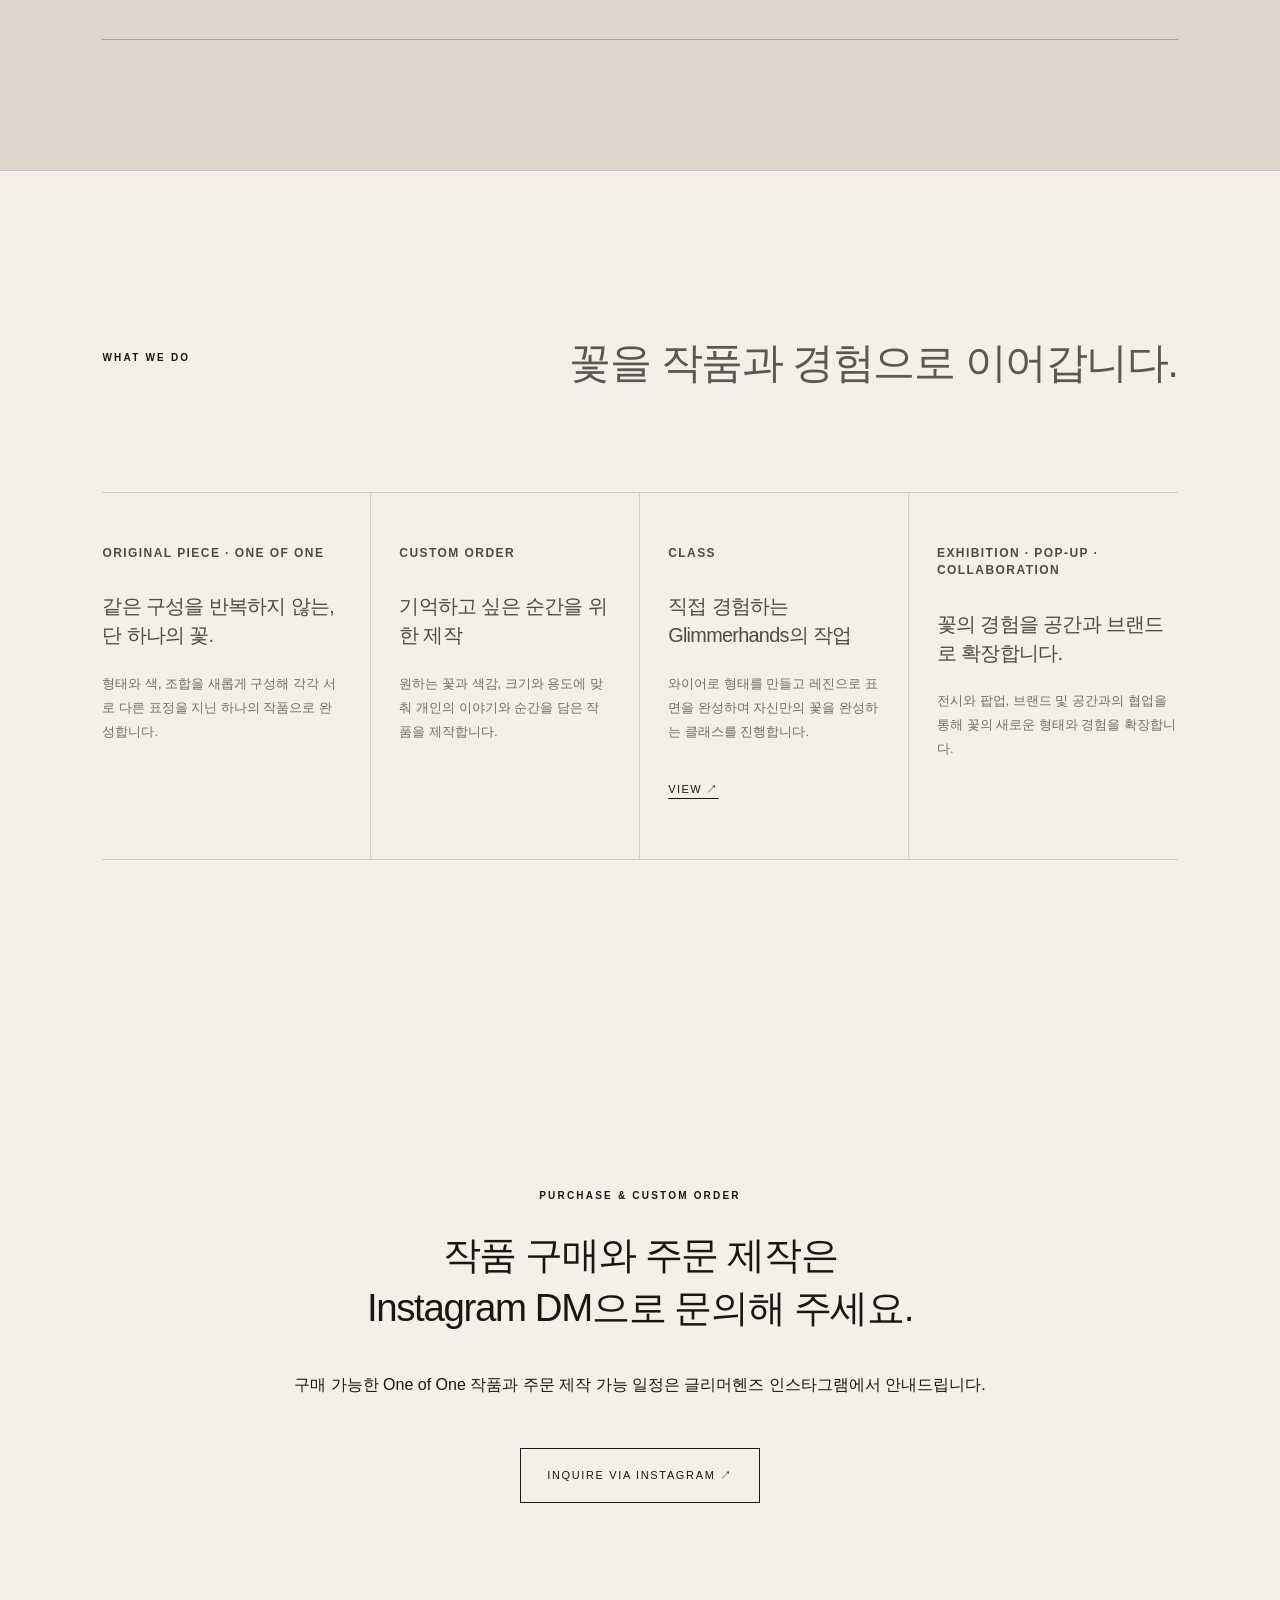
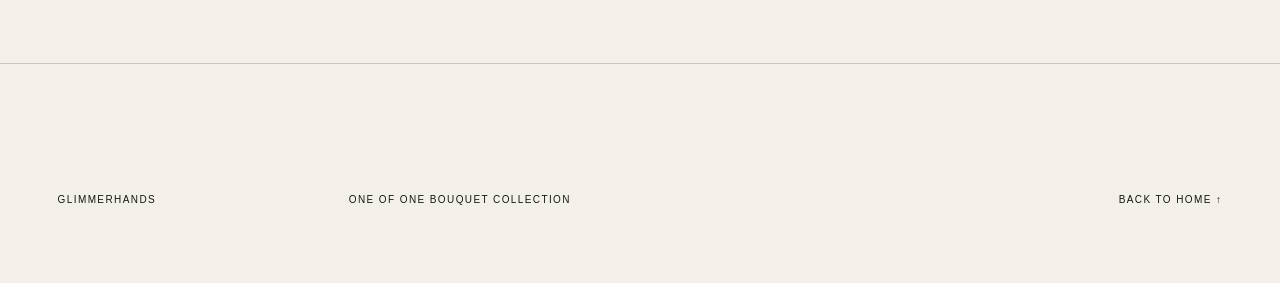
==== commit 48daaa58: "Update bouquet.html" ====
--- a/bouquet.html
+++ b/bouquet.html
@@ -1,6 +1,6 @@
 <!doctype html><html lang="ko"><head><meta charset="utf-8"><meta name="viewport" content="width=device-width,initial-scale=1"><title>One of One Bouquet | Glimmerhands</title><meta name="description" content="같은 구성을 반복하지 않는 Glimmerhands의 One of One Bouquet Collection과 주문 제작 작품을 만나보세요."><link rel="stylesheet" href="/style.css"></head><body class="bouquet-page">
 <header class="site-header"><a class="brand" href="/">GLIMMERHANDS</a><nav><a href="/">HOME</a><a href="#collection">COLLECTION</a><a href="#inquire">INQUIRY</a></nav></header><main>
-<section class="brand-intro"><p class="eyebrow">ABOUT GLIMMERHANDS</p><div class="brand-intro-grid"><h1>꽃의 순간과 기억을,<br>새로운 꽃의 형태로 남깁니다.</h1><div><p>꽃을 통해 전해지는 순간의 기억과 감정을<br>철사와 레진을 활용한 딥아트 기법, 새로운 형태로 작업합니다.</p><p>서로 다른 형태와 색을 지닌 작품부터 One of One, 개인의 이야기를 담은 Custom Order까지. 꽃을 하나의 작품과 경험으로 이어갑니다.</p></div></div></section>
+<section class="brand-intro"><p class="eyebrow">ABOUT GLIMMERHANDS</p><div class="brand-intro-grid"><h1>꽃의 순간과 기억을,<br>새로운 꽃의 형태로 남깁니다.</h1><div><p>꽃을 통해 전해지는 순간의 기억과 감정을<br>와이어와 레진을 활용한 딥아트 기법, 새로운 형태로 작업합니다.</p><p>서로 다른 형태와 색을 지닌 작품부터 One of One, 개인의 이야기를 담은 Custom Order까지. 꽃을 하나의 작품과 경험으로 이어갑니다.</p></div></div></section>
 <section class="bouquet-hero"><p class="eyebrow">ONE OF ONE BOUQUET COLLECTION</p><p class="bouquet-lead">계절은 지나가지만, 기억은 남습니다.<br>꽃을 기억의 매개체로 삼아, 저마다의 색과 선, 조합을 하나의 작품으로 남깁니다.<br>같은 구성을 반복하지 않는 단 하나의 작품을 선보입니다.</p><img src="[data-uri]" alt="글리머헨즈의 원앤온리 꽃다발 작품"></section>
 <section class="bouquet-story"><div><p class="eyebrow">BRAND STORY</p><h2>평범한 꽃다발이<br>특별한 경험으로.</h2></div><p>한 작품을 위한 꽃의 선택, 선의 방향, 색의 균형과 포장까지. 글리머헨즈의 Bouquet Collection은 송이 수보다 구성의 결, 계절의 감각, 그리고 건네는 사람의 마음을 생각합니다.</p></section>
 <section class="collection" id="collection"><div class="section-head"><p class="eyebrow">THE COLLECTION</p><h2>한 점씩,<br>다르게 피어나는 부케.</h2></div><div class="collection-grid"><figure class="wide"><img src="[data-uri]" alt="원앤온리 꽃다발 작품"></figure><figure><img src="[data-uri]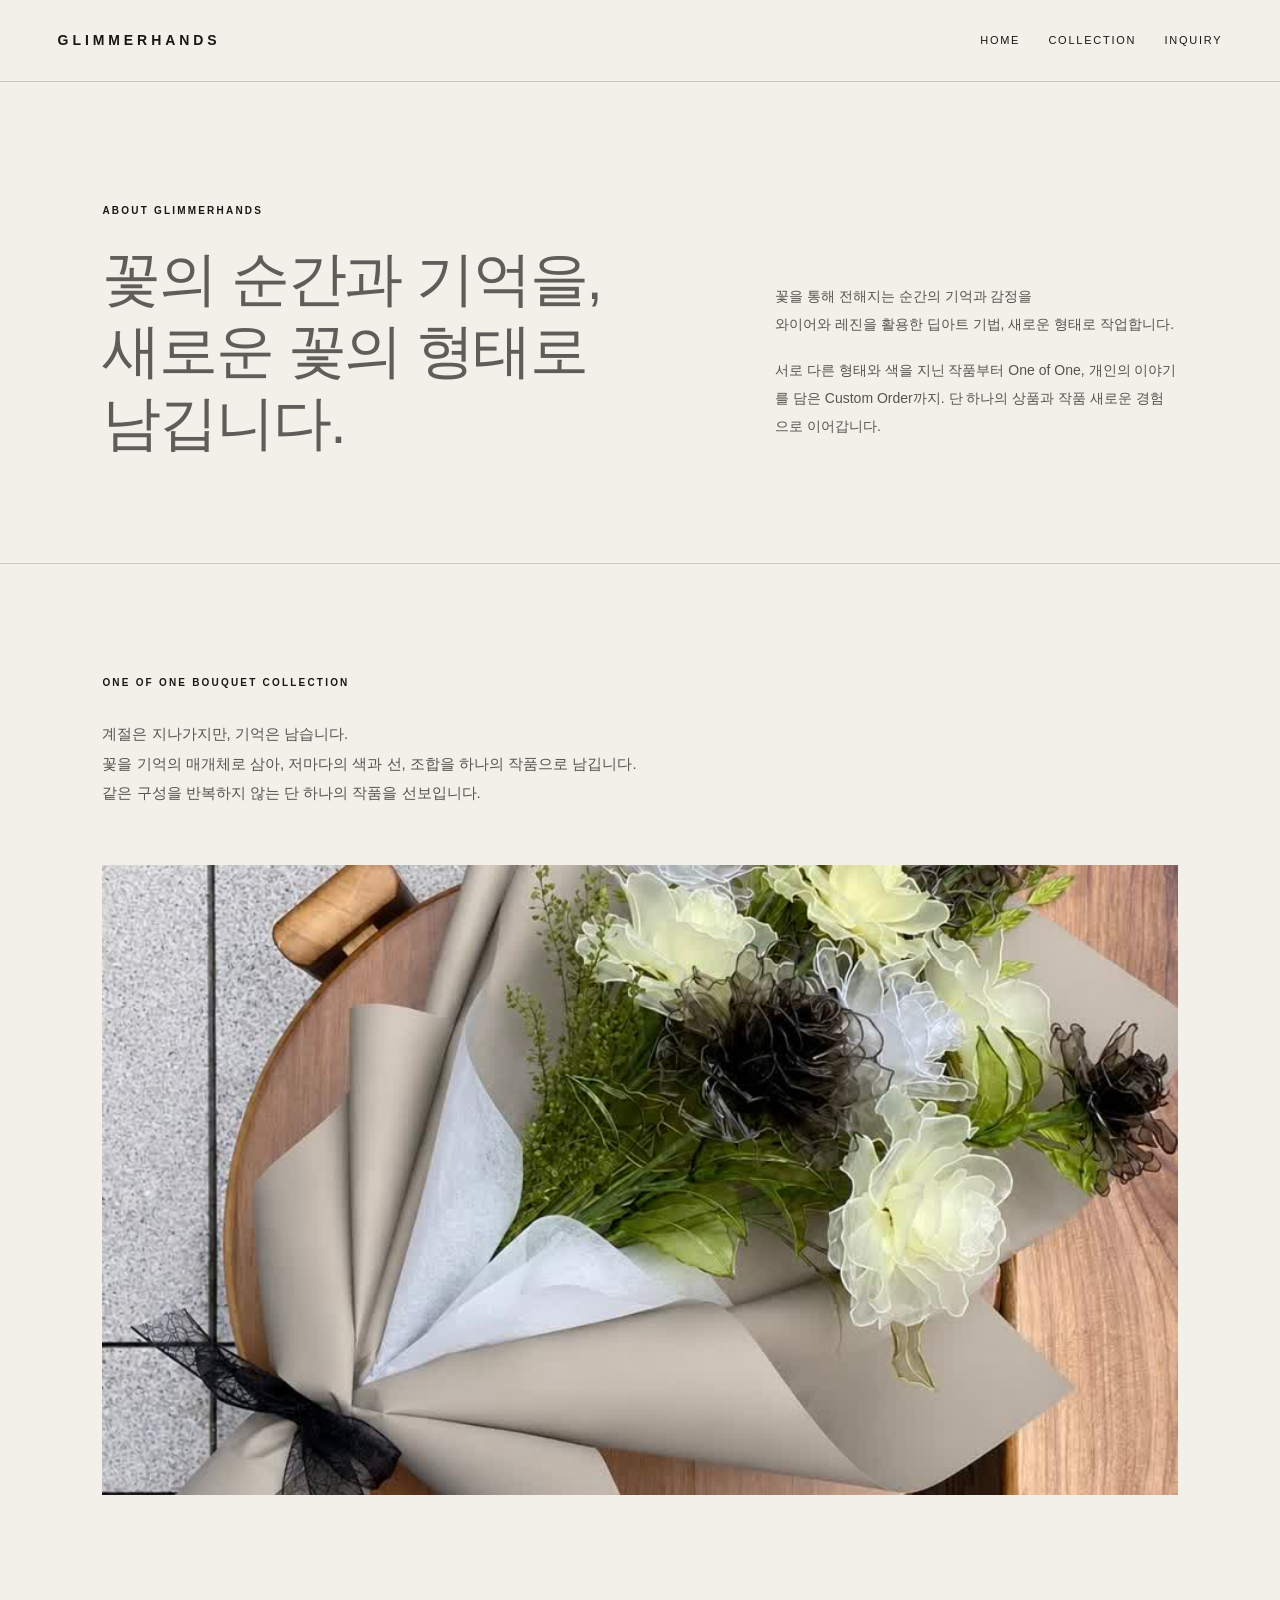
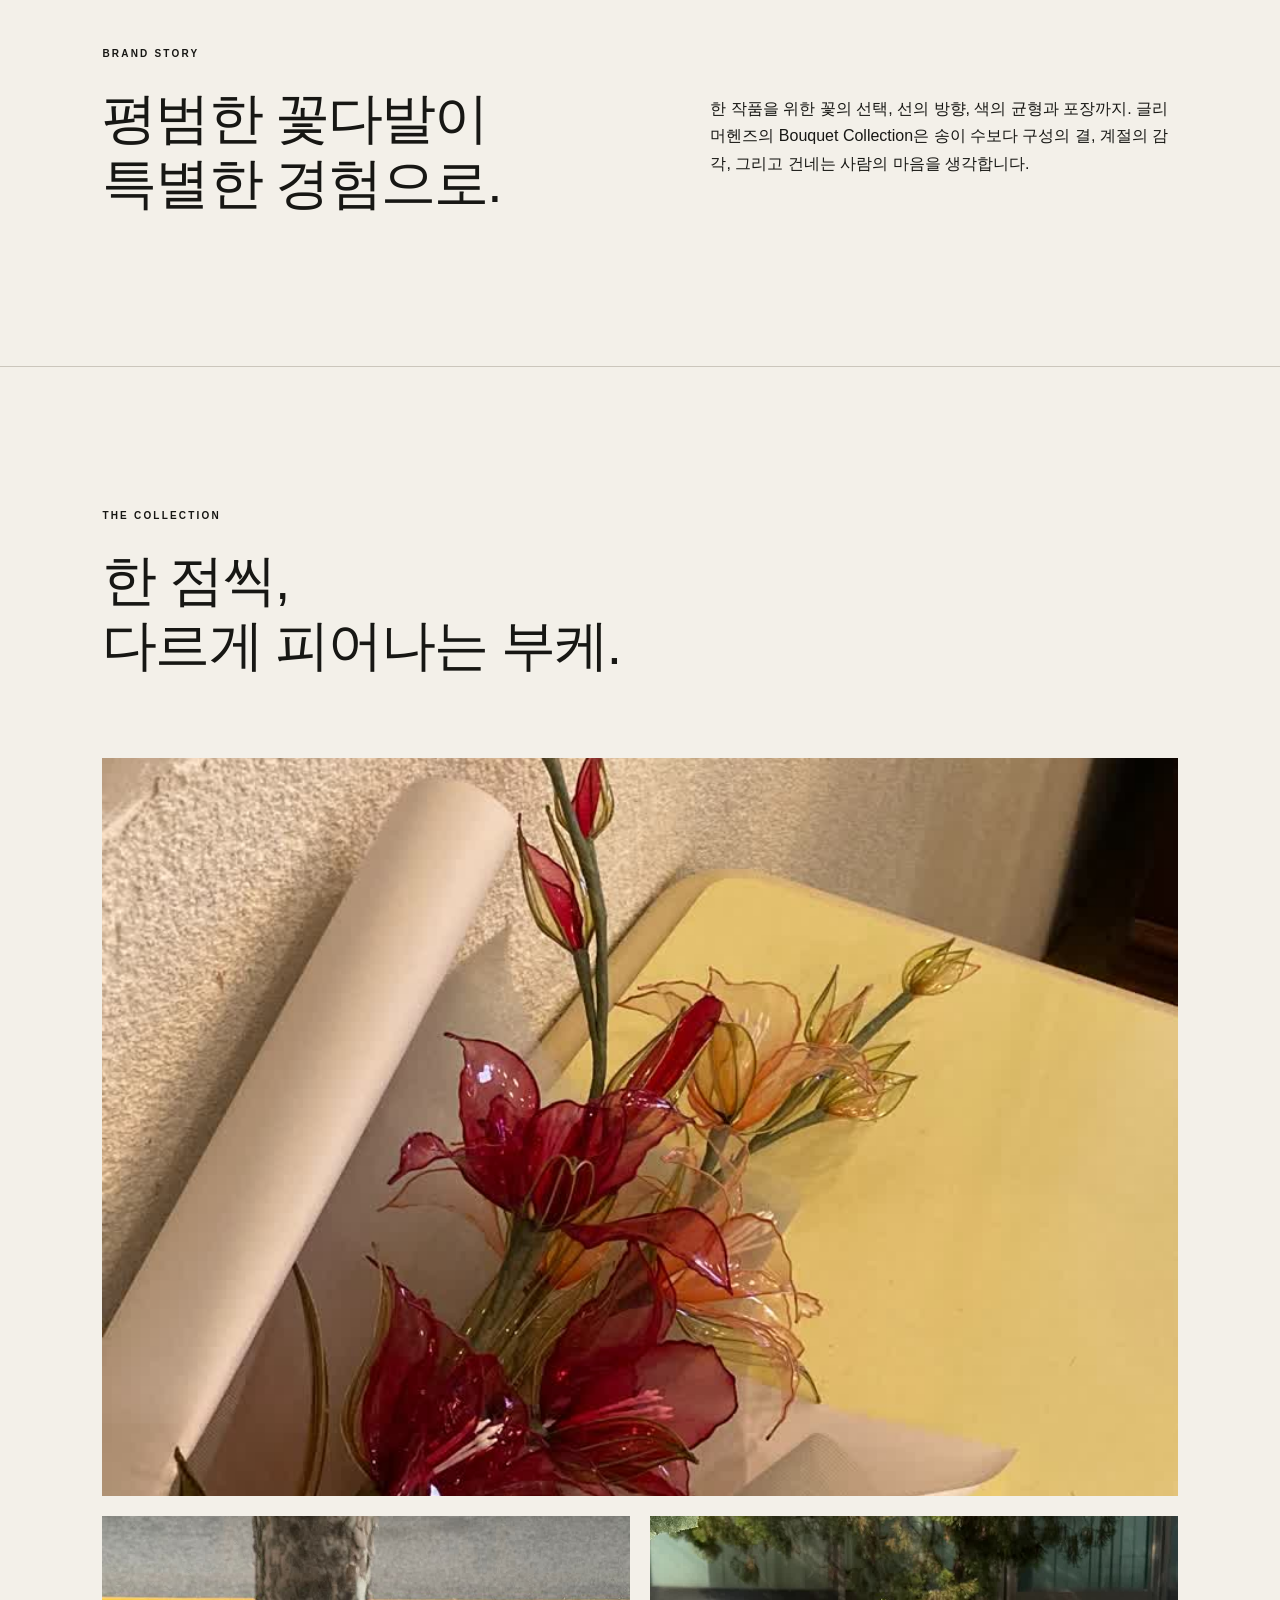
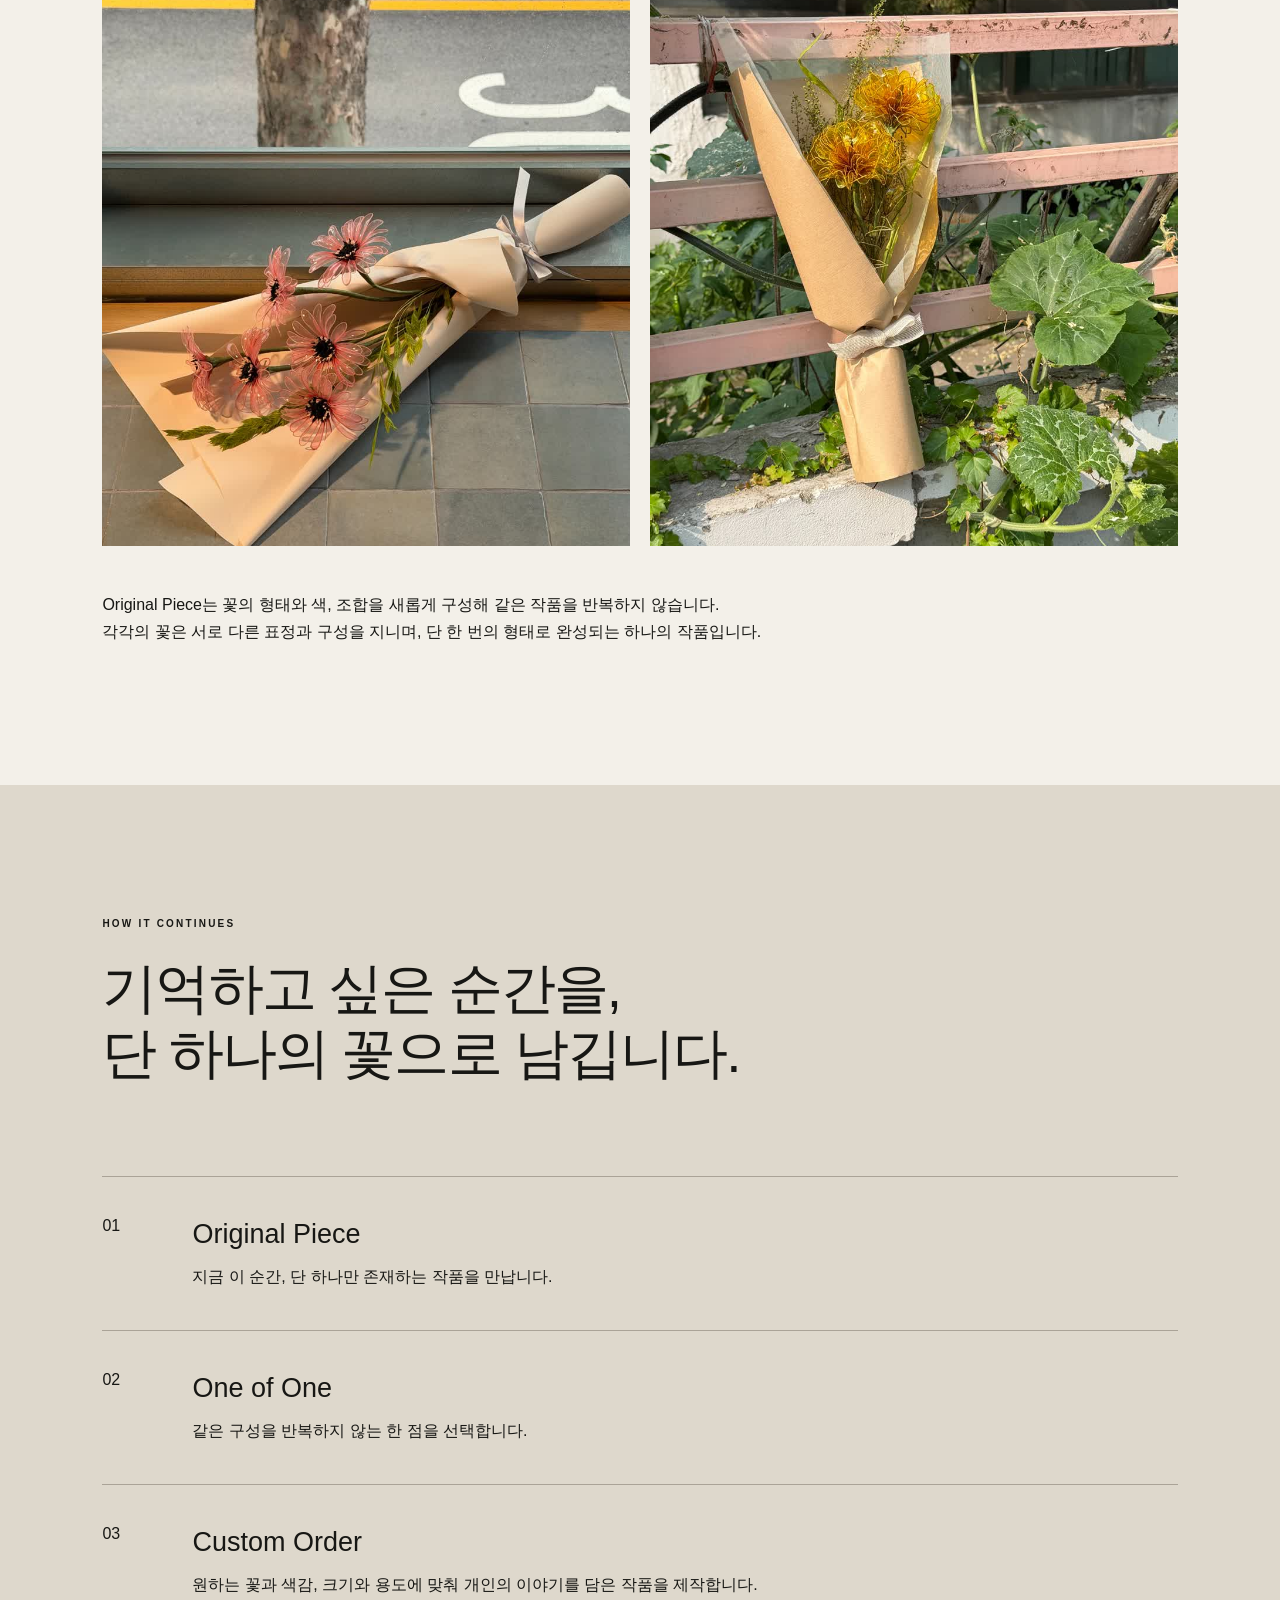
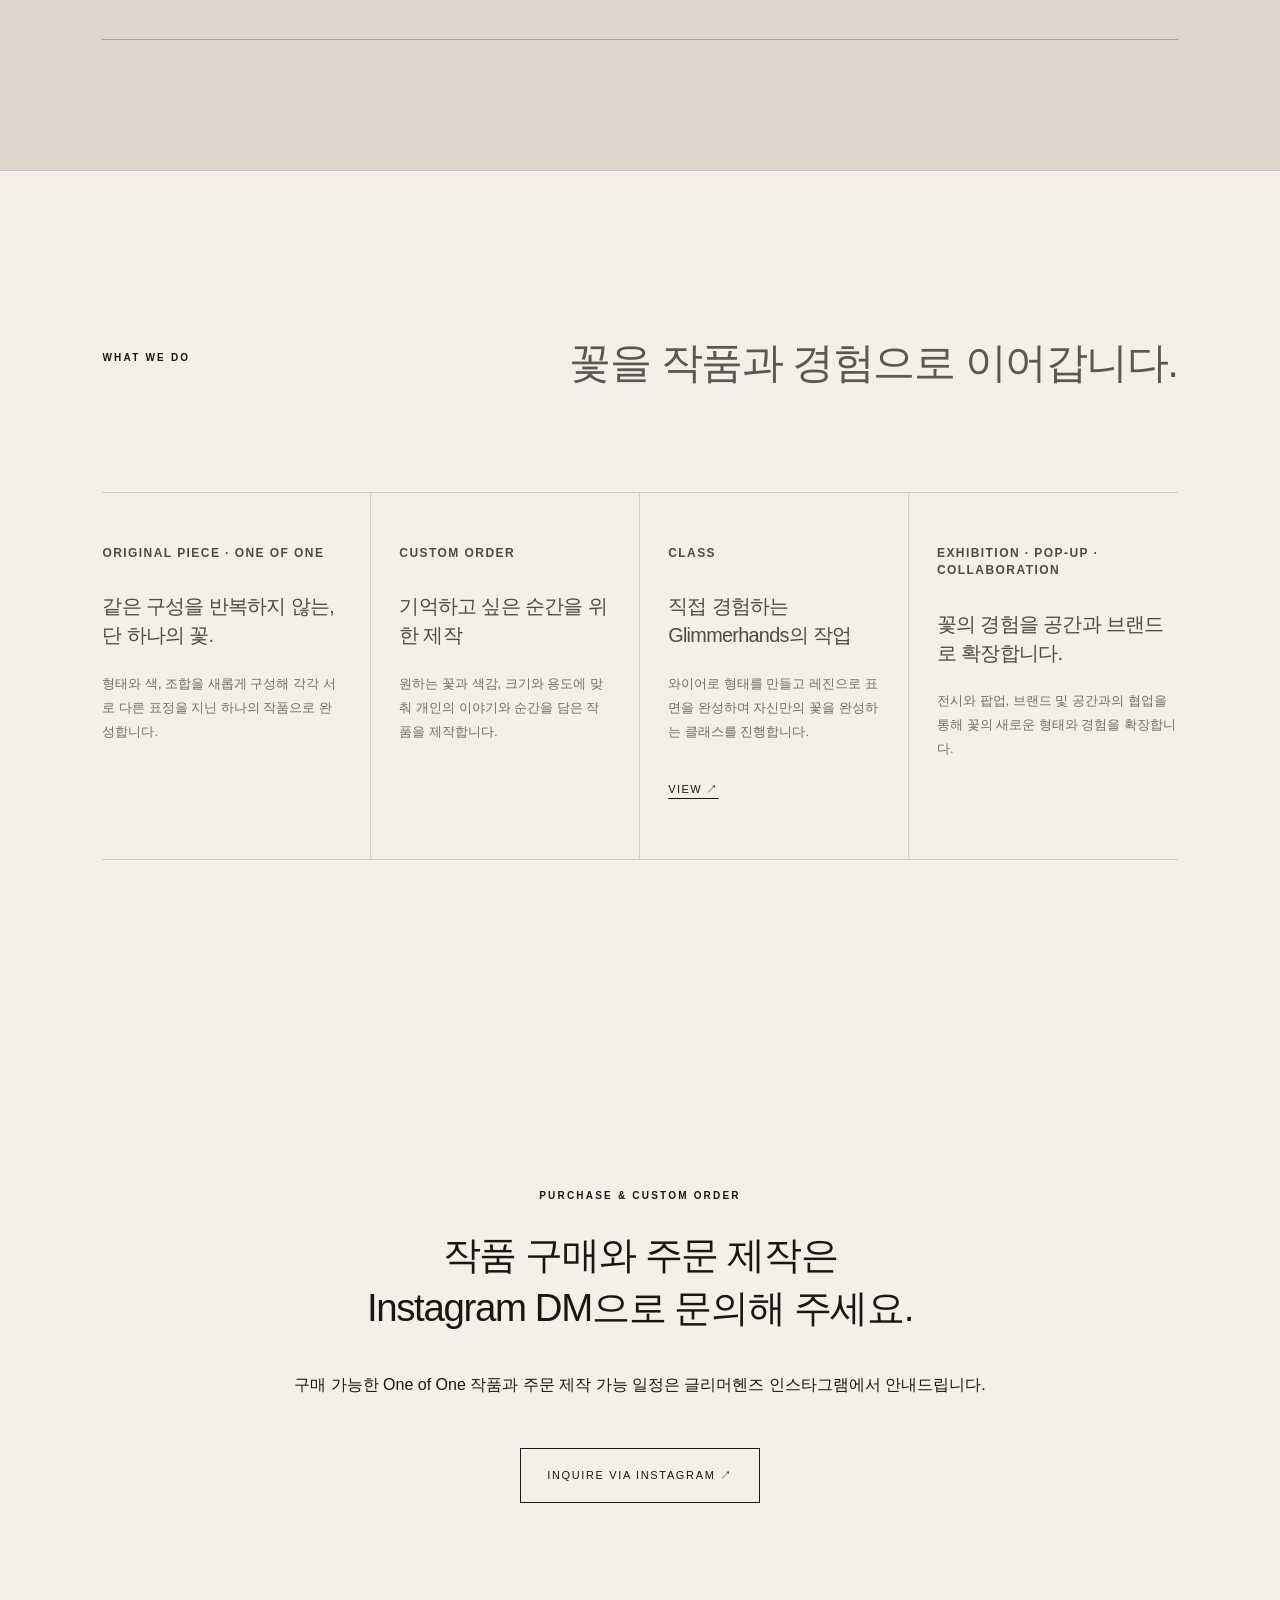
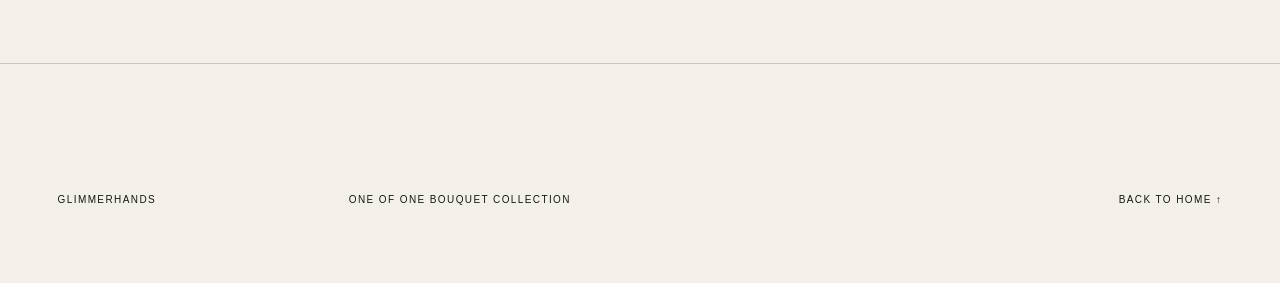
==== commit 11f41c21: "Update bouquet.html" ====
--- a/bouquet.html
+++ b/bouquet.html
@@ -1,6 +1,6 @@
 <!doctype html><html lang="ko"><head><meta charset="utf-8"><meta name="viewport" content="width=device-width,initial-scale=1"><title>One of One Bouquet | Glimmerhands</title><meta name="description" content="같은 구성을 반복하지 않는 Glimmerhands의 One of One Bouquet Collection과 주문 제작 작품을 만나보세요."><link rel="stylesheet" href="/style.css"></head><body class="bouquet-page">
 <header class="site-header"><a class="brand" href="/">GLIMMERHANDS</a><nav><a href="/">HOME</a><a href="#collection">COLLECTION</a><a href="#inquire">INQUIRY</a></nav></header><main>
-<section class="brand-intro"><p class="eyebrow">ABOUT GLIMMERHANDS</p><div class="brand-intro-grid"><h1>꽃의 순간과 기억을,<br>새로운 꽃의 형태로 남깁니다.</h1><div><p>꽃을 통해 전해지는 순간의 기억과 감정을<br>와이어와 레진을 활용한 딥아트 기법, 새로운 형태로 작업합니다.</p><p>서로 다른 형태와 색을 지닌 작품부터 One of One, 개인의 이야기를 담은 Custom Order까지. 꽃을 하나의 작품과 경험으로 이어갑니다.</p></div></div></section>
+<section class="brand-intro"><p class="eyebrow">ABOUT GLIMMERHANDS</p><div class="brand-intro-grid"><h1>꽃의 순간과 기억을,<br>새로운 꽃의 형태로 남깁니다.</h1><div><p>꽃을 통해 전해지는 순간의 기억과 감정을<br>와이어와 레진을 활용한 딥아트 기법, 새로운 형태로 작업합니다.</p><p>서로 다른 형태와 색을 지닌 작품부터 One of One, 개인의 이야기를 담은 Custom Order까지. 단 하나의 상품과 작품 새로운 경험으로 이어갑니다.</p></div></div></section>
 <section class="bouquet-hero"><p class="eyebrow">ONE OF ONE BOUQUET COLLECTION</p><p class="bouquet-lead">계절은 지나가지만, 기억은 남습니다.<br>꽃을 기억의 매개체로 삼아, 저마다의 색과 선, 조합을 하나의 작품으로 남깁니다.<br>같은 구성을 반복하지 않는 단 하나의 작품을 선보입니다.</p><img src="[data-uri]" alt="글리머헨즈의 원앤온리 꽃다발 작품"></section>
 <section class="bouquet-story"><div><p class="eyebrow">BRAND STORY</p><h2>평범한 꽃다발이<br>특별한 경험으로.</h2></div><p>한 작품을 위한 꽃의 선택, 선의 방향, 색의 균형과 포장까지. 글리머헨즈의 Bouquet Collection은 송이 수보다 구성의 결, 계절의 감각, 그리고 건네는 사람의 마음을 생각합니다.</p></section>
 <section class="collection" id="collection"><div class="section-head"><p class="eyebrow">THE COLLECTION</p><h2>한 점씩,<br>다르게 피어나는 부케.</h2></div><div class="collection-grid"><figure class="wide"><img src="[data-uri]" alt="원앤온리 꽃다발 작품"></figure><figure><img src="[data-uri]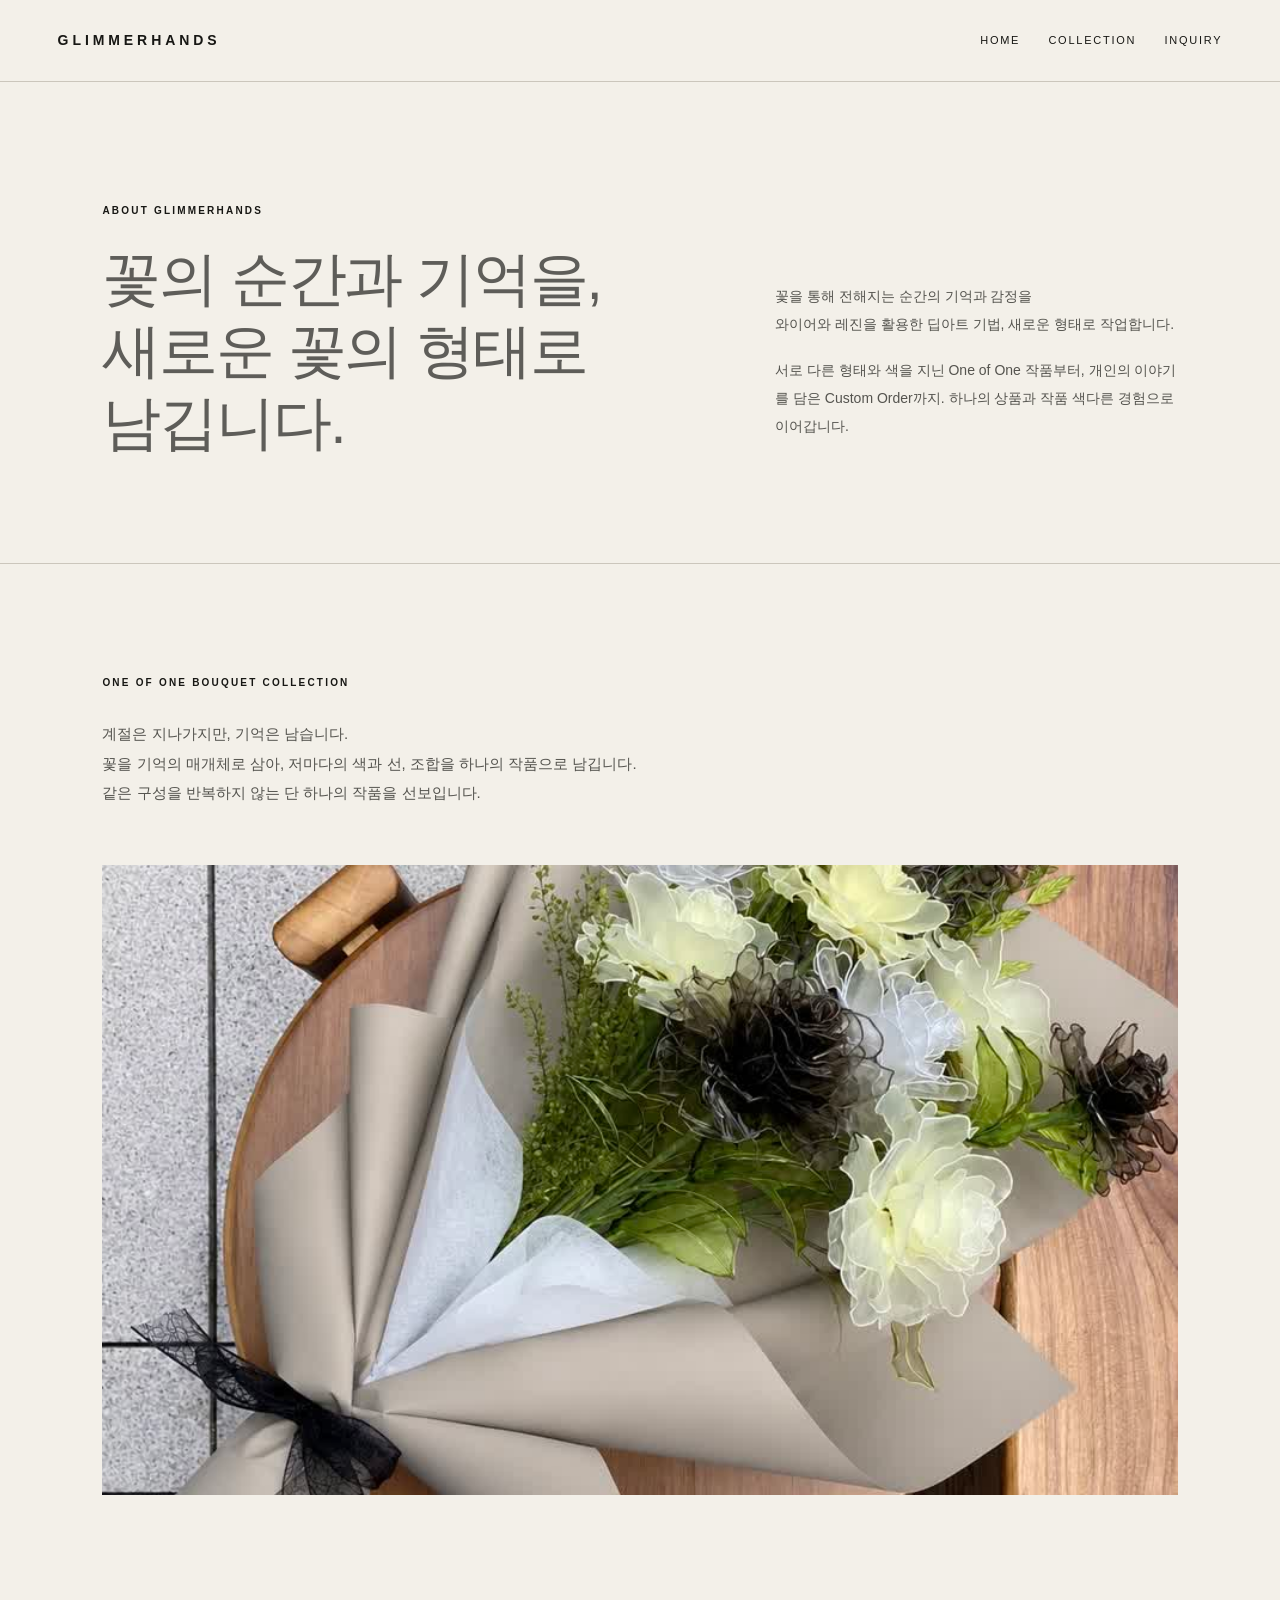
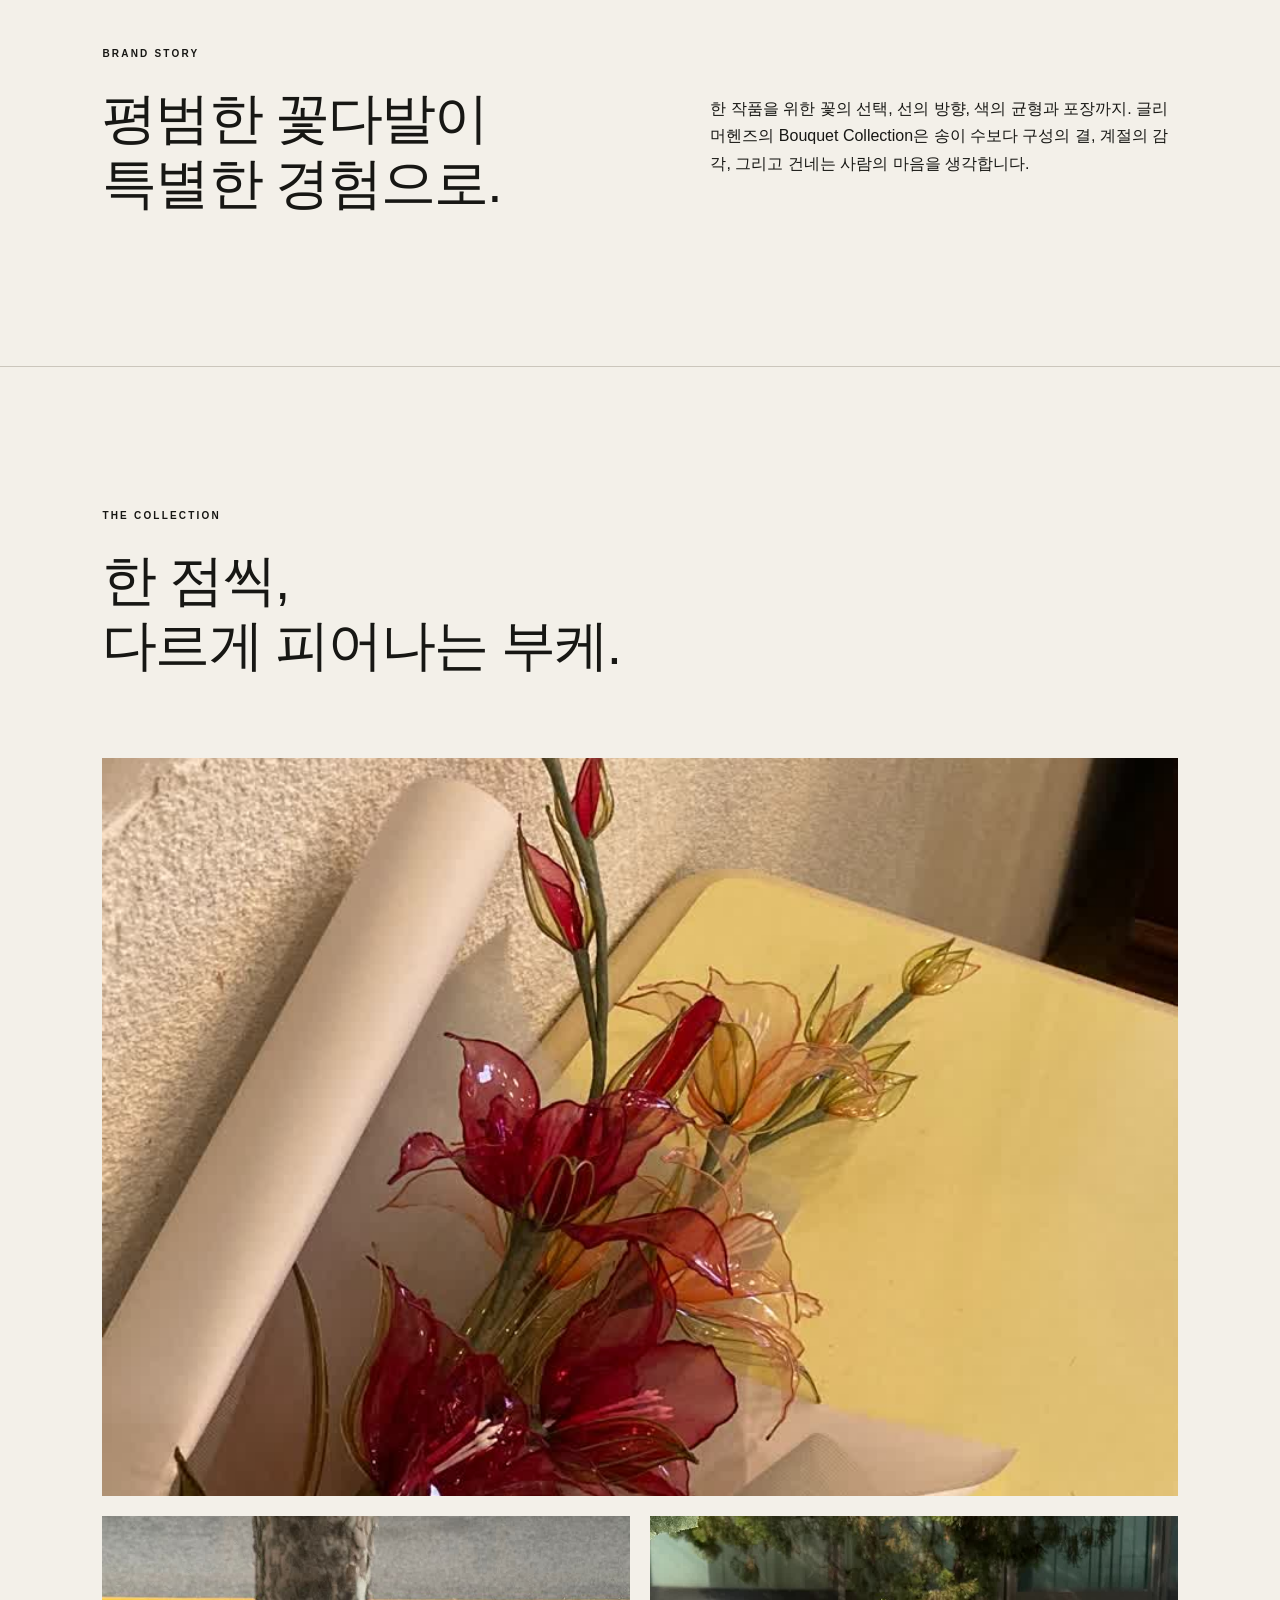
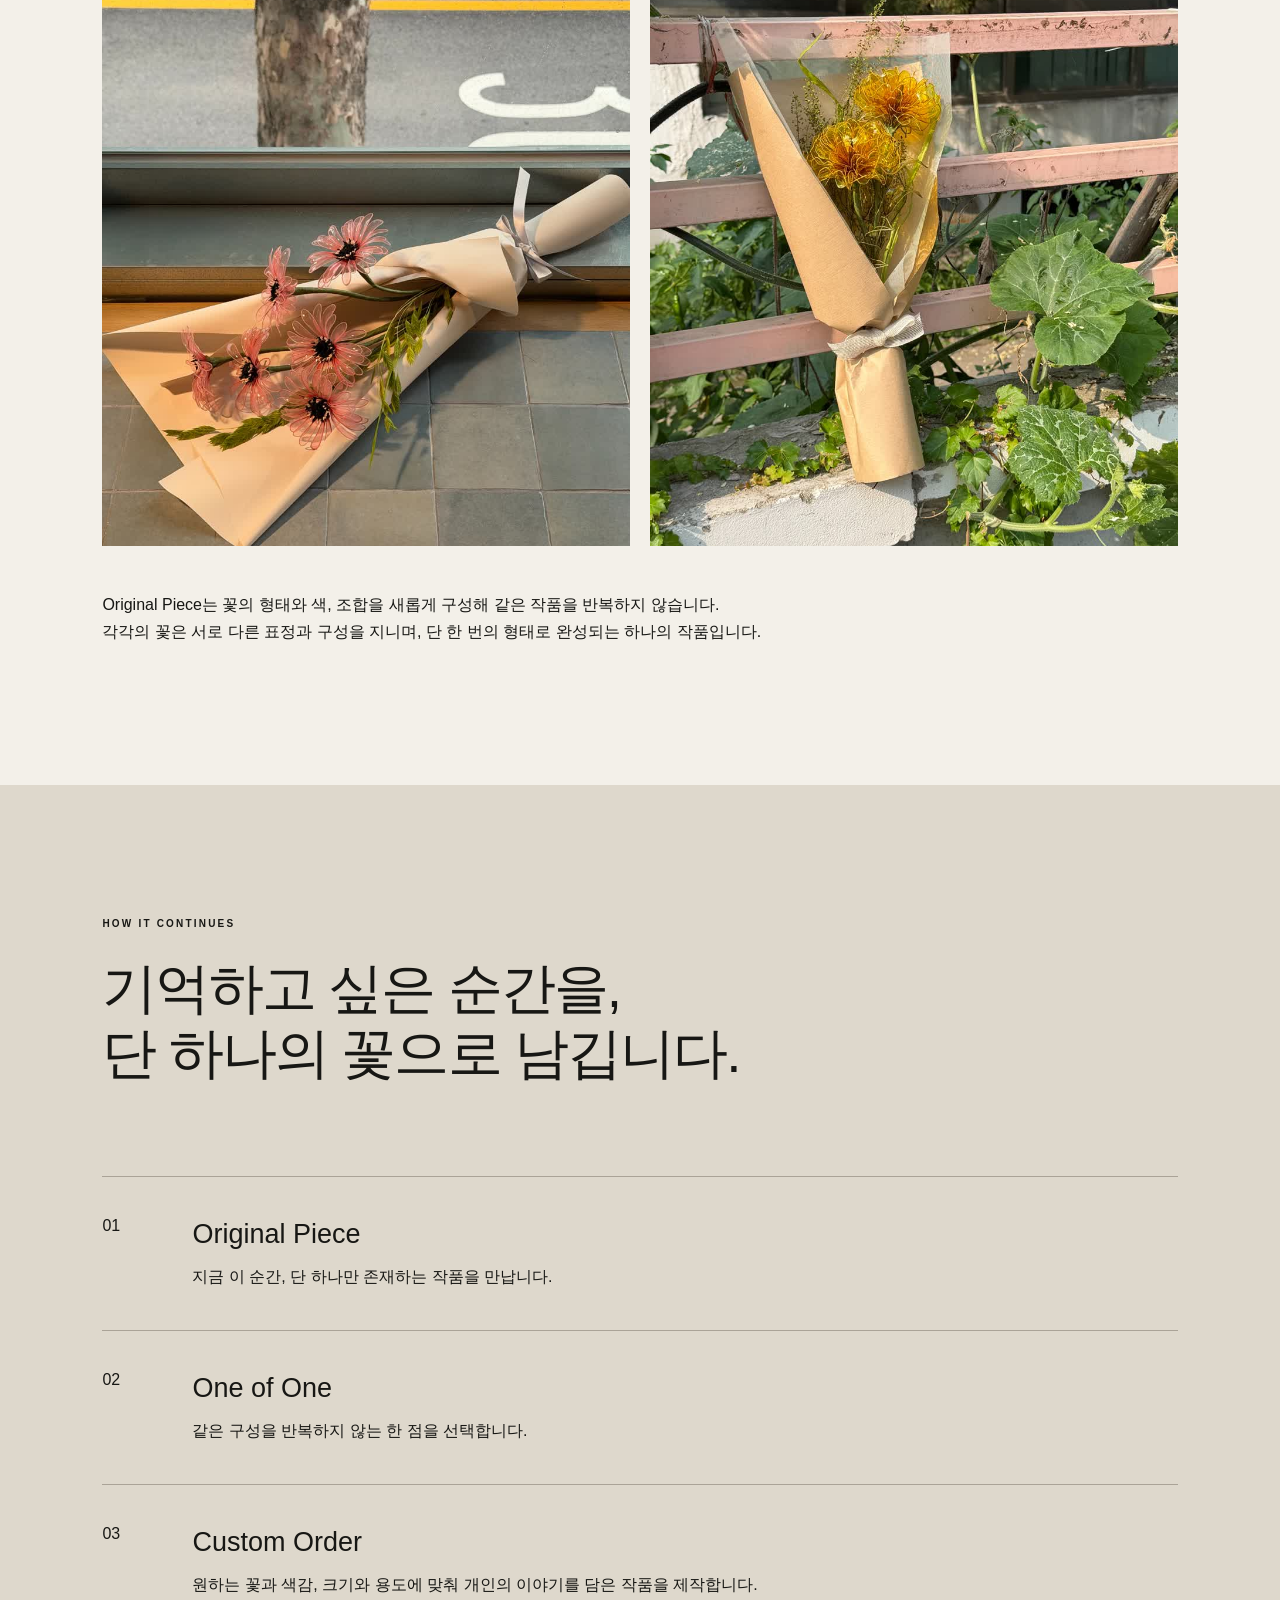
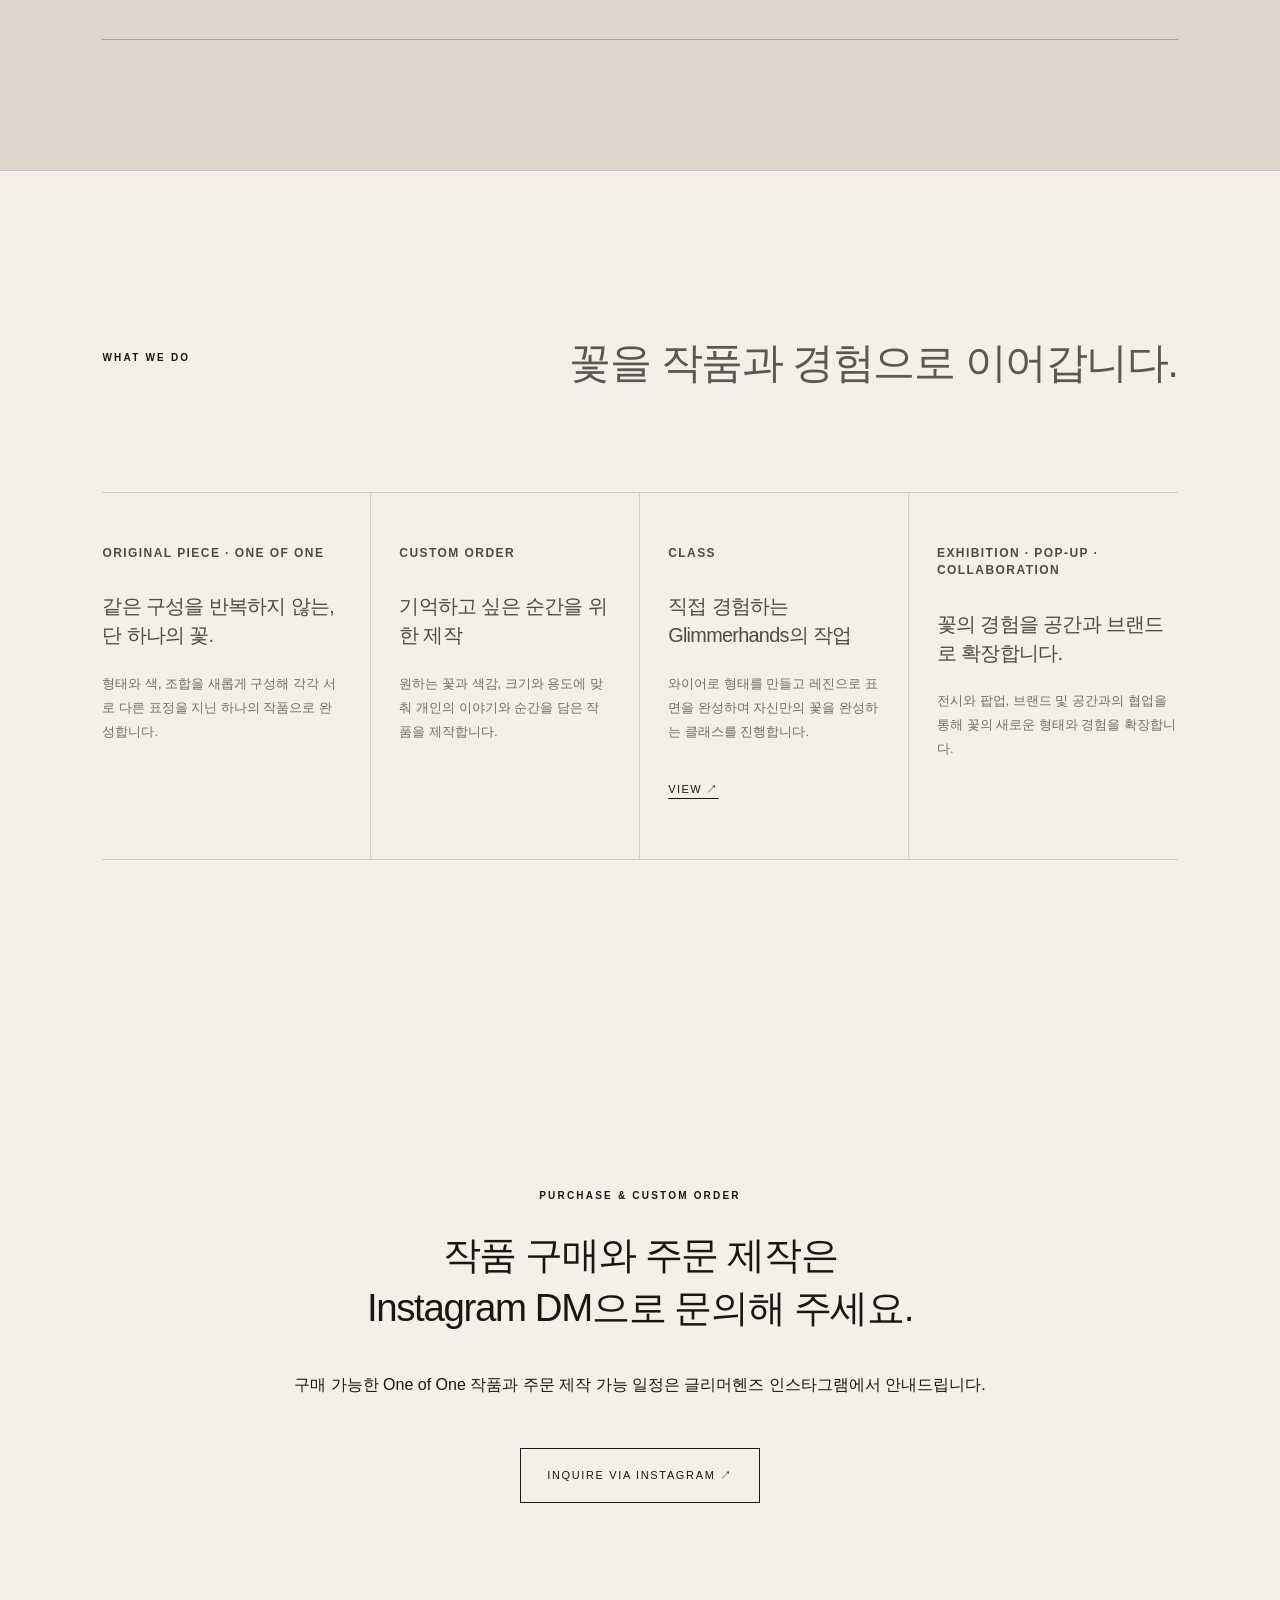
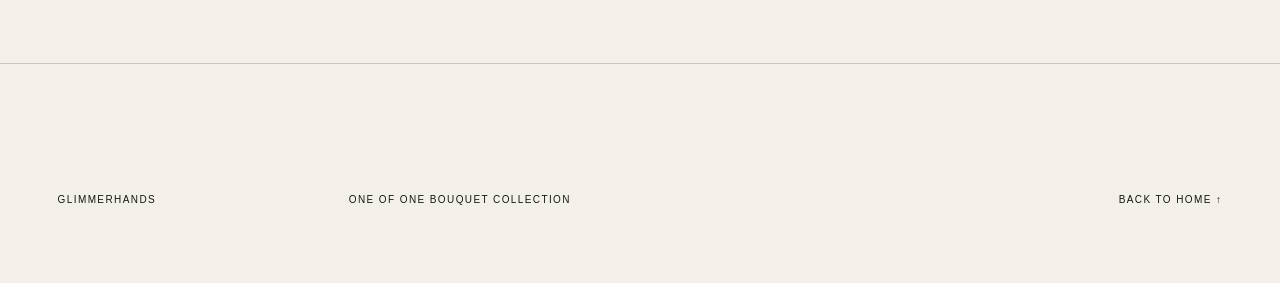
==== commit 0be5d04d: "Update bouquet.html" ====
--- a/bouquet.html
+++ b/bouquet.html
@@ -1,6 +1,6 @@
 <!doctype html><html lang="ko"><head><meta charset="utf-8"><meta name="viewport" content="width=device-width,initial-scale=1"><title>One of One Bouquet | Glimmerhands</title><meta name="description" content="같은 구성을 반복하지 않는 Glimmerhands의 One of One Bouquet Collection과 주문 제작 작품을 만나보세요."><link rel="stylesheet" href="/style.css"></head><body class="bouquet-page">
 <header class="site-header"><a class="brand" href="/">GLIMMERHANDS</a><nav><a href="/">HOME</a><a href="#collection">COLLECTION</a><a href="#inquire">INQUIRY</a></nav></header><main>
-<section class="brand-intro"><p class="eyebrow">ABOUT GLIMMERHANDS</p><div class="brand-intro-grid"><h1>꽃의 순간과 기억을,<br>새로운 꽃의 형태로 남깁니다.</h1><div><p>꽃을 통해 전해지는 순간의 기억과 감정을<br>와이어와 레진을 활용한 딥아트 기법, 새로운 형태로 작업합니다.</p><p>서로 다른 형태와 색을 지닌 작품부터 One of One, 개인의 이야기를 담은 Custom Order까지. 단 하나의 상품과 작품 새로운 경험으로 이어갑니다.</p></div></div></section>
+<section class="brand-intro"><p class="eyebrow">ABOUT GLIMMERHANDS</p><div class="brand-intro-grid"><h1>꽃의 순간과 기억을,<br>새로운 꽃의 형태로 남깁니다.</h1><div><p>꽃을 통해 전해지는 순간의 기억과 감정을<br>와이어와 레진을 활용한 딥아트 기법, 새로운 형태로 작업합니다.</p><p>서로 다른 형태와 색을 지닌 One of One 작품부터, 개인의 이야기를 담은 Custom Order까지. 하나의 상품과 작품 색다른 경험으로 이어갑니다.</p></div></div></section>
 <section class="bouquet-hero"><p class="eyebrow">ONE OF ONE BOUQUET COLLECTION</p><p class="bouquet-lead">계절은 지나가지만, 기억은 남습니다.<br>꽃을 기억의 매개체로 삼아, 저마다의 색과 선, 조합을 하나의 작품으로 남깁니다.<br>같은 구성을 반복하지 않는 단 하나의 작품을 선보입니다.</p><img src="[data-uri]" alt="글리머헨즈의 원앤온리 꽃다발 작품"></section>
 <section class="bouquet-story"><div><p class="eyebrow">BRAND STORY</p><h2>평범한 꽃다발이<br>특별한 경험으로.</h2></div><p>한 작품을 위한 꽃의 선택, 선의 방향, 색의 균형과 포장까지. 글리머헨즈의 Bouquet Collection은 송이 수보다 구성의 결, 계절의 감각, 그리고 건네는 사람의 마음을 생각합니다.</p></section>
 <section class="collection" id="collection"><div class="section-head"><p class="eyebrow">THE COLLECTION</p><h2>한 점씩,<br>다르게 피어나는 부케.</h2></div><div class="collection-grid"><figure class="wide"><img src="[data-uri]" alt="원앤온리 꽃다발 작품"></figure><figure><img src="[data-uri]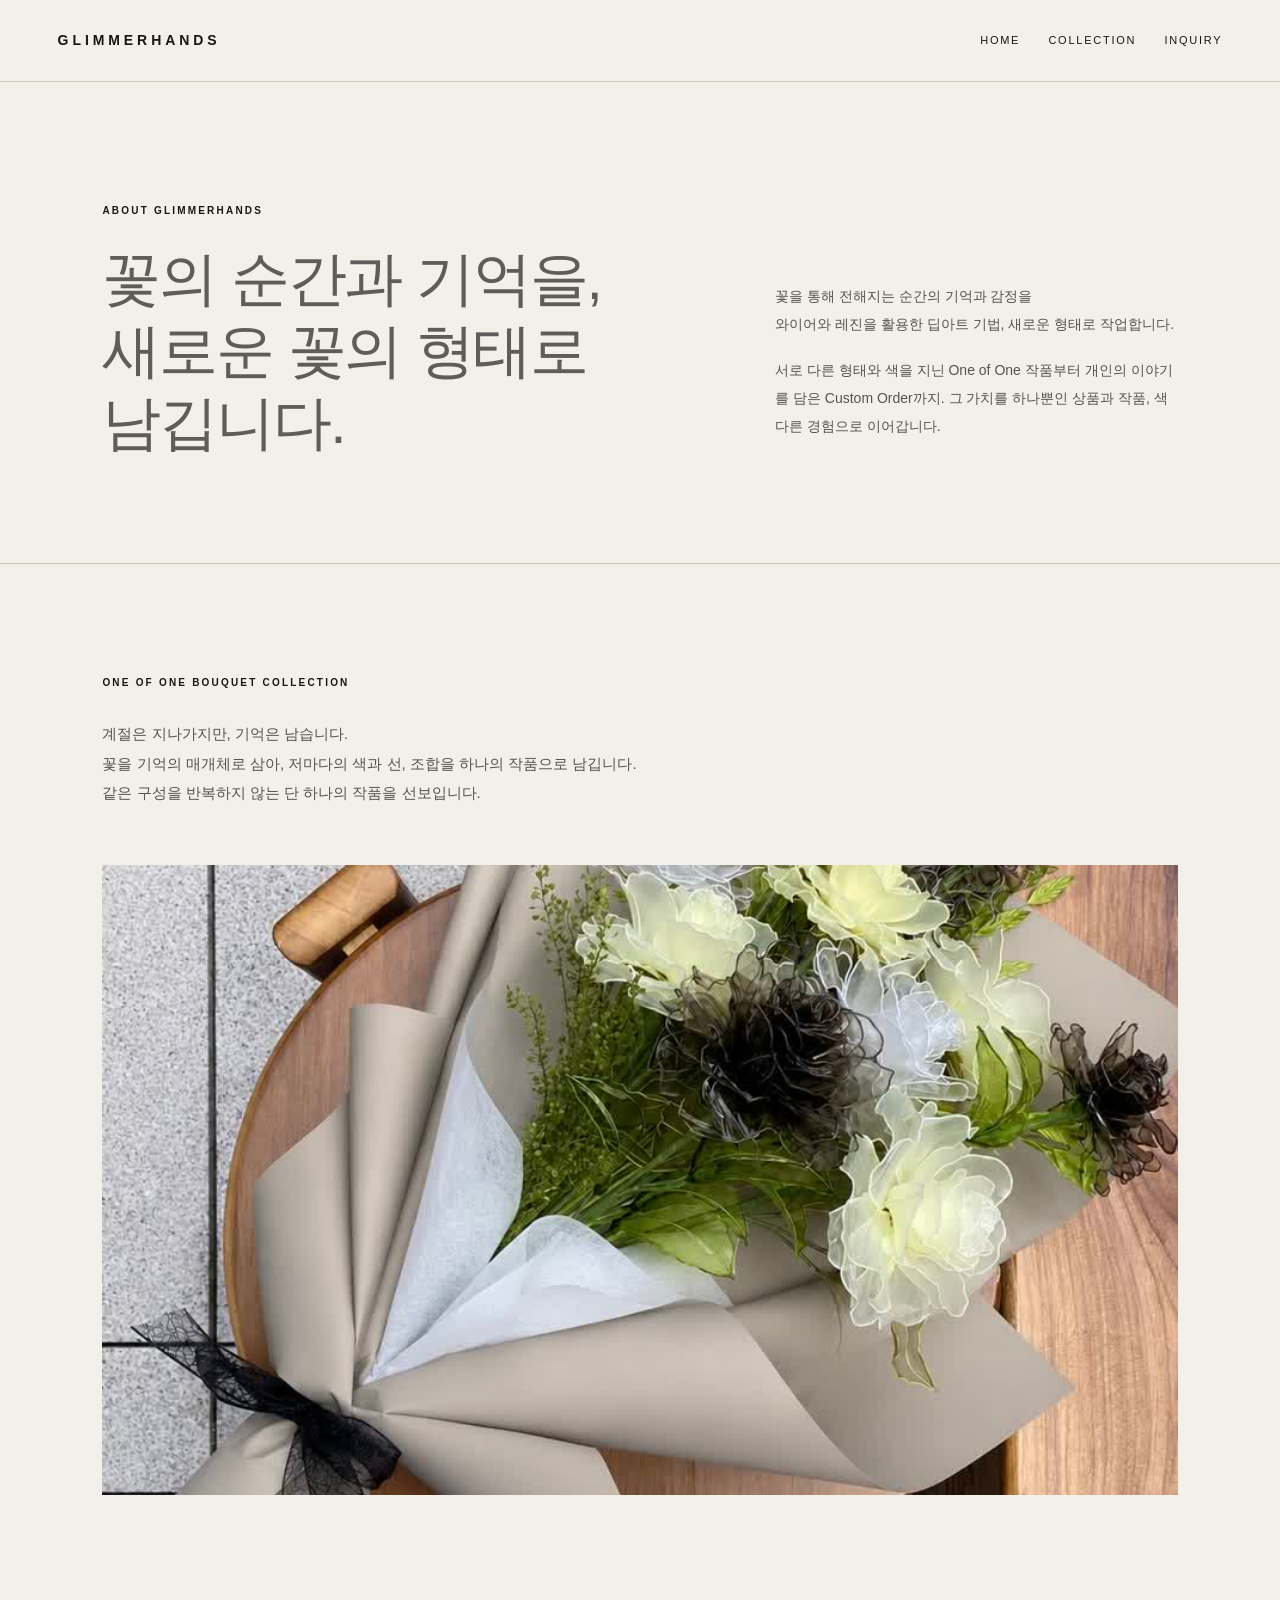
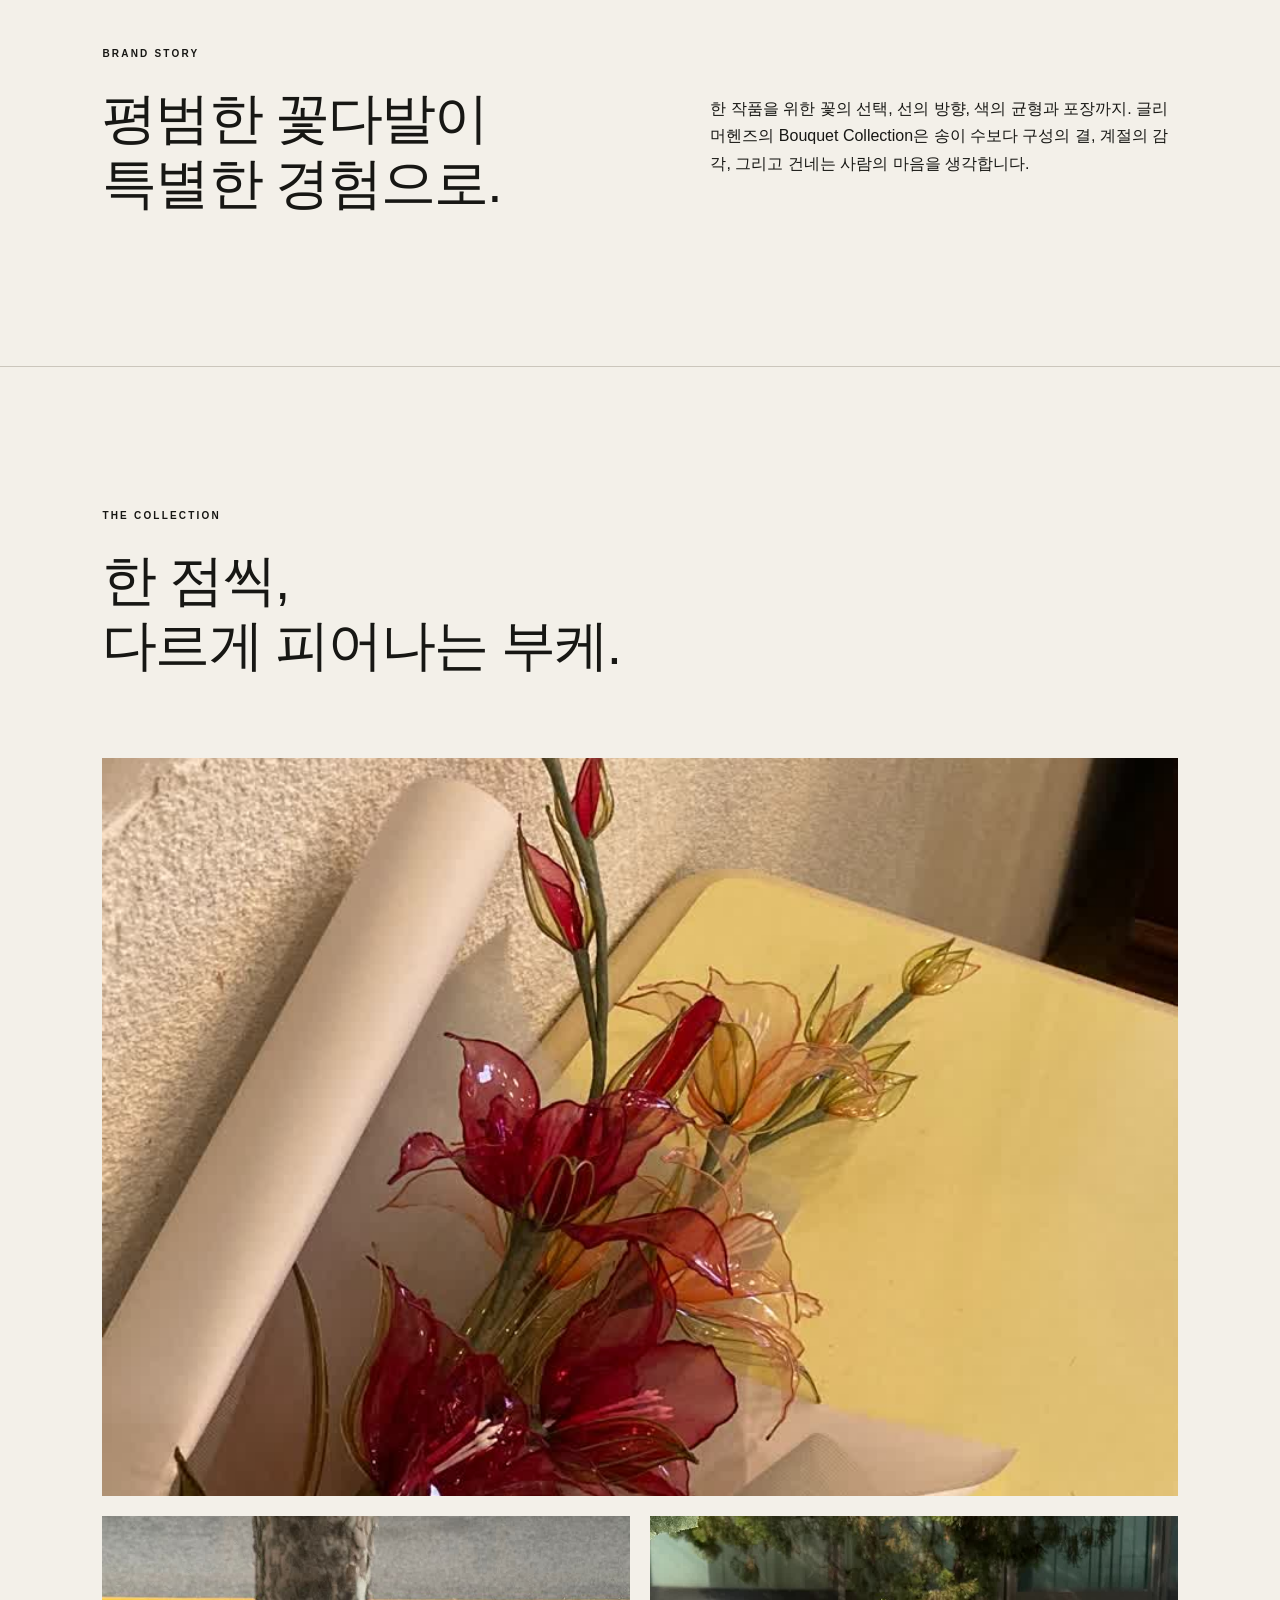
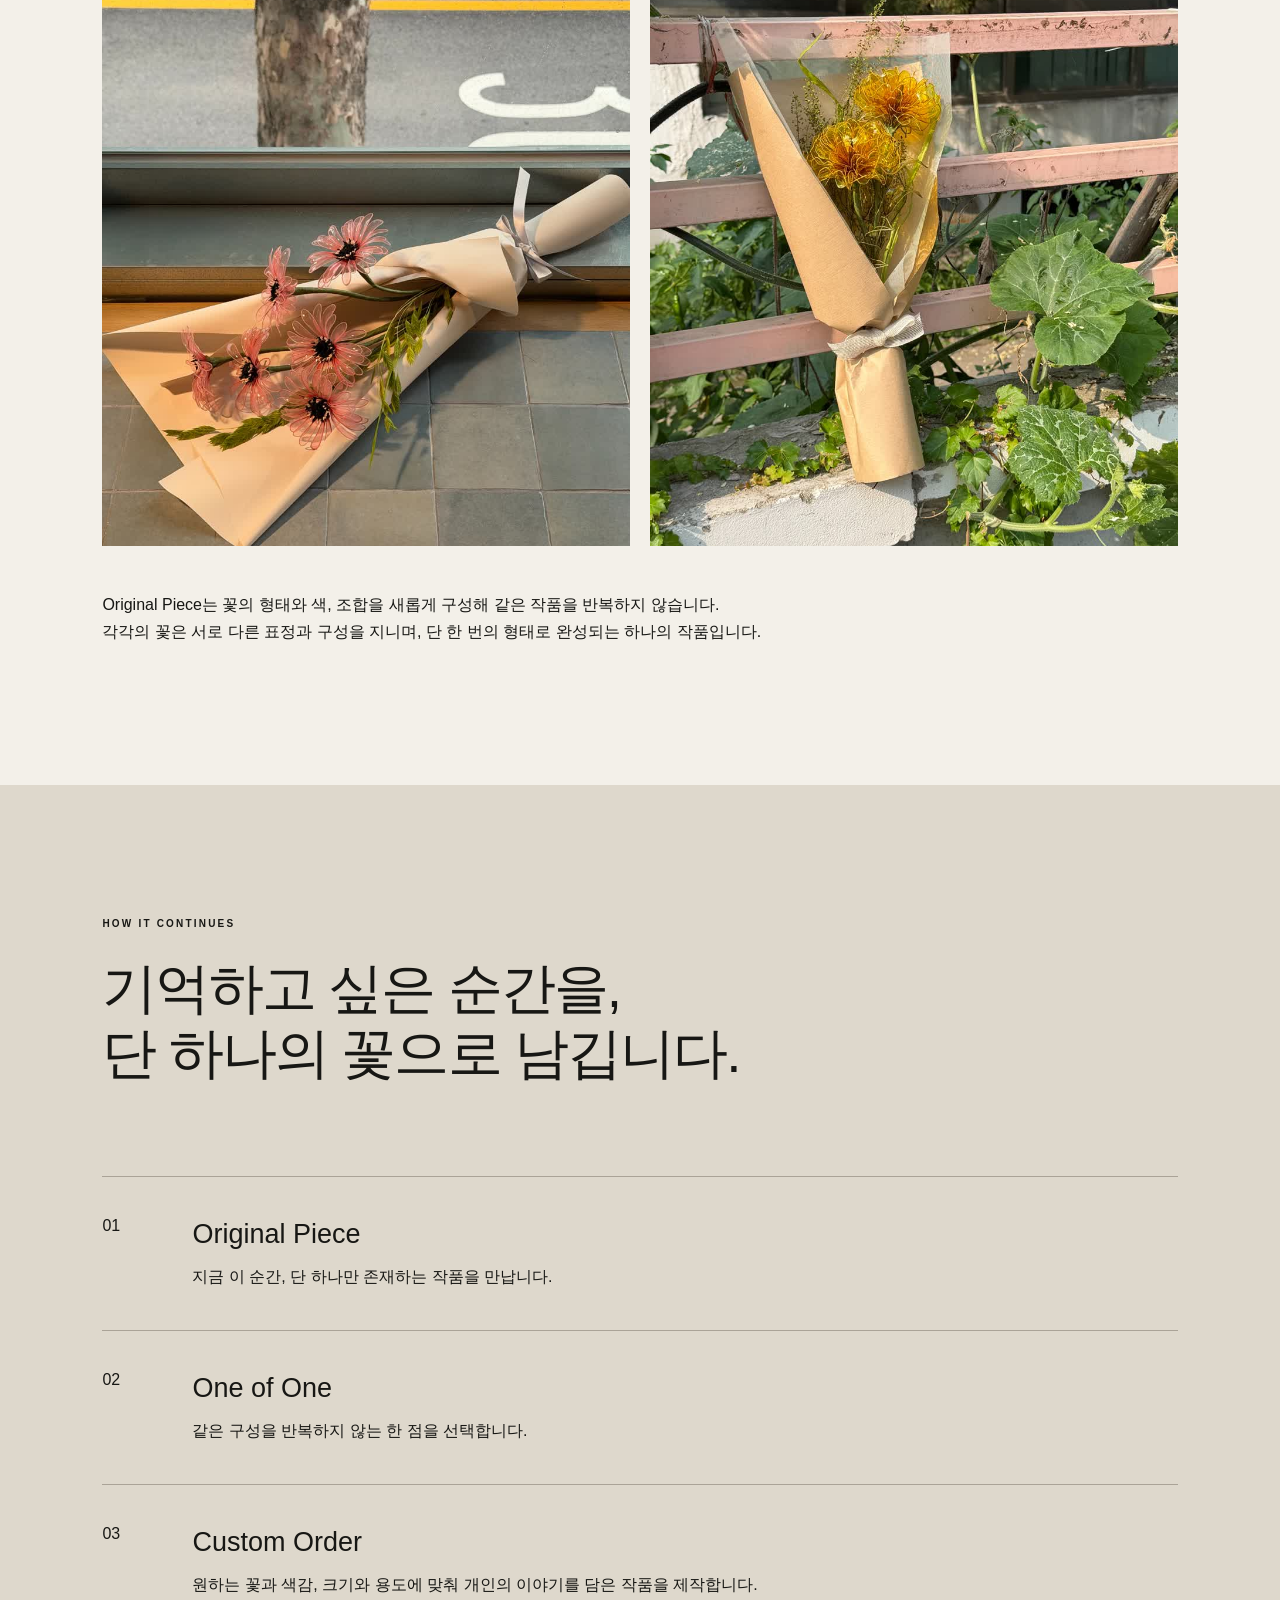
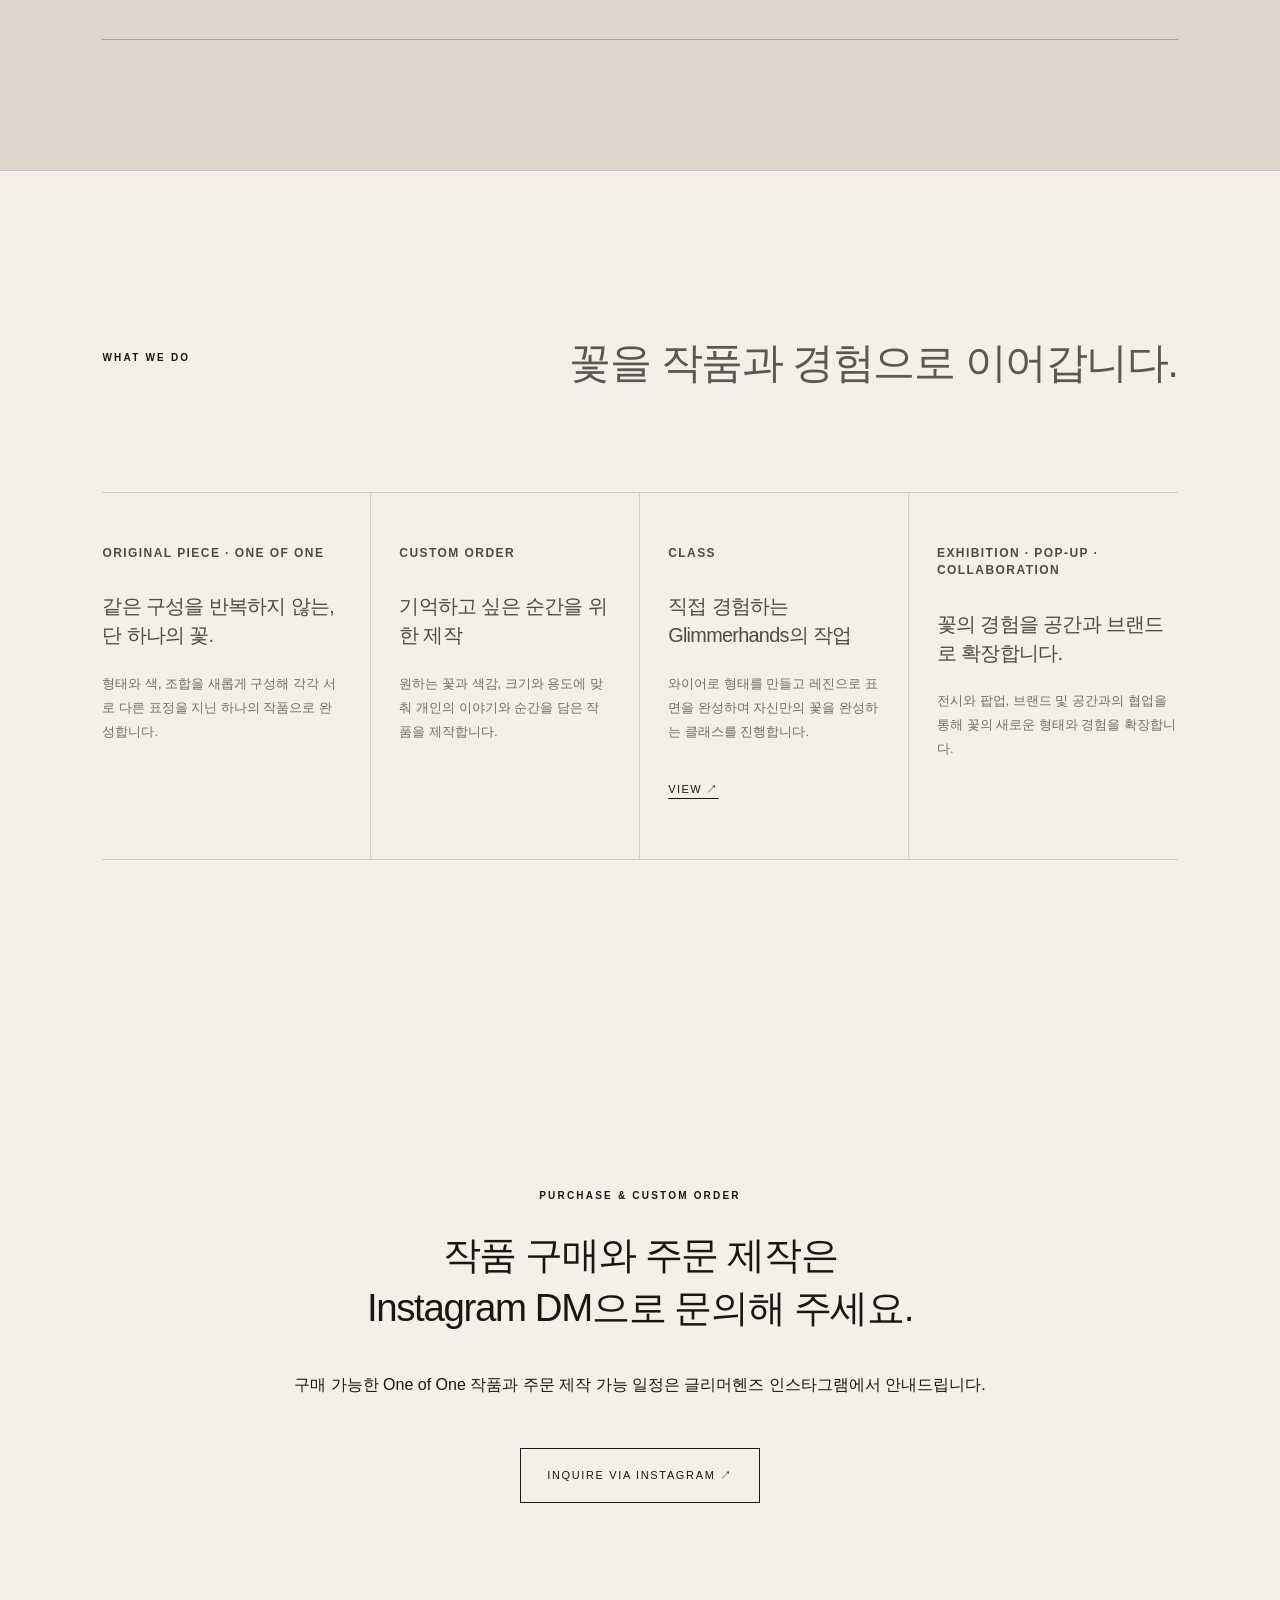
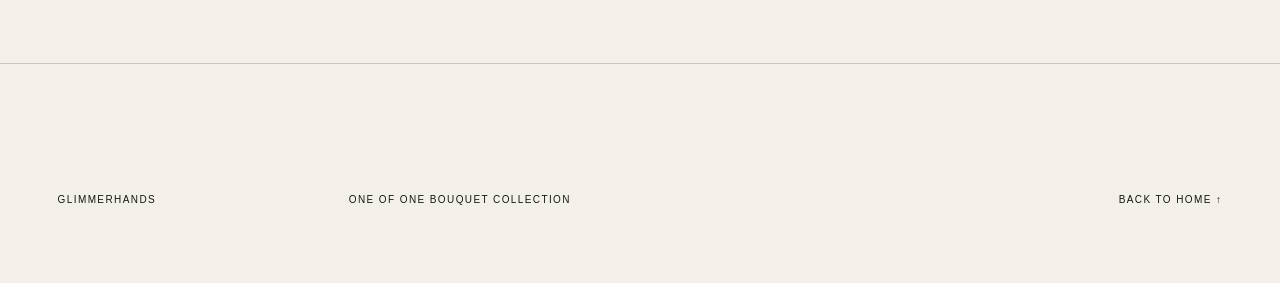
==== commit 34743bcd: "Update bouquet.html" ====
--- a/bouquet.html
+++ b/bouquet.html
@@ -1,6 +1,6 @@
 <!doctype html><html lang="ko"><head><meta charset="utf-8"><meta name="viewport" content="width=device-width,initial-scale=1"><title>One of One Bouquet | Glimmerhands</title><meta name="description" content="같은 구성을 반복하지 않는 Glimmerhands의 One of One Bouquet Collection과 주문 제작 작품을 만나보세요."><link rel="stylesheet" href="/style.css"></head><body class="bouquet-page">
 <header class="site-header"><a class="brand" href="/">GLIMMERHANDS</a><nav><a href="/">HOME</a><a href="#collection">COLLECTION</a><a href="#inquire">INQUIRY</a></nav></header><main>
-<section class="brand-intro"><p class="eyebrow">ABOUT GLIMMERHANDS</p><div class="brand-intro-grid"><h1>꽃의 순간과 기억을,<br>새로운 꽃의 형태로 남깁니다.</h1><div><p>꽃을 통해 전해지는 순간의 기억과 감정을<br>와이어와 레진을 활용한 딥아트 기법, 새로운 형태로 작업합니다.</p><p>서로 다른 형태와 색을 지닌 One of One 작품부터, 개인의 이야기를 담은 Custom Order까지. 하나의 상품과 작품 색다른 경험으로 이어갑니다.</p></div></div></section>
+<section class="brand-intro"><p class="eyebrow">ABOUT GLIMMERHANDS</p><div class="brand-intro-grid"><h1>꽃의 순간과 기억을,<br>새로운 꽃의 형태로 남깁니다.</h1><div><p>꽃을 통해 전해지는 순간의 기억과 감정을<br>와이어와 레진을 활용한 딥아트 기법, 새로운 형태로 작업합니다.</p><p>서로 다른 형태와 색을 지닌 One of One 작품부터 개인의 이야기를 담은 Custom Order까지. 그 가치를 하나뿐인 상품과 작품, 색다른 경험으로 이어갑니다.</p></div></div></section>
 <section class="bouquet-hero"><p class="eyebrow">ONE OF ONE BOUQUET COLLECTION</p><p class="bouquet-lead">계절은 지나가지만, 기억은 남습니다.<br>꽃을 기억의 매개체로 삼아, 저마다의 색과 선, 조합을 하나의 작품으로 남깁니다.<br>같은 구성을 반복하지 않는 단 하나의 작품을 선보입니다.</p><img src="[data-uri]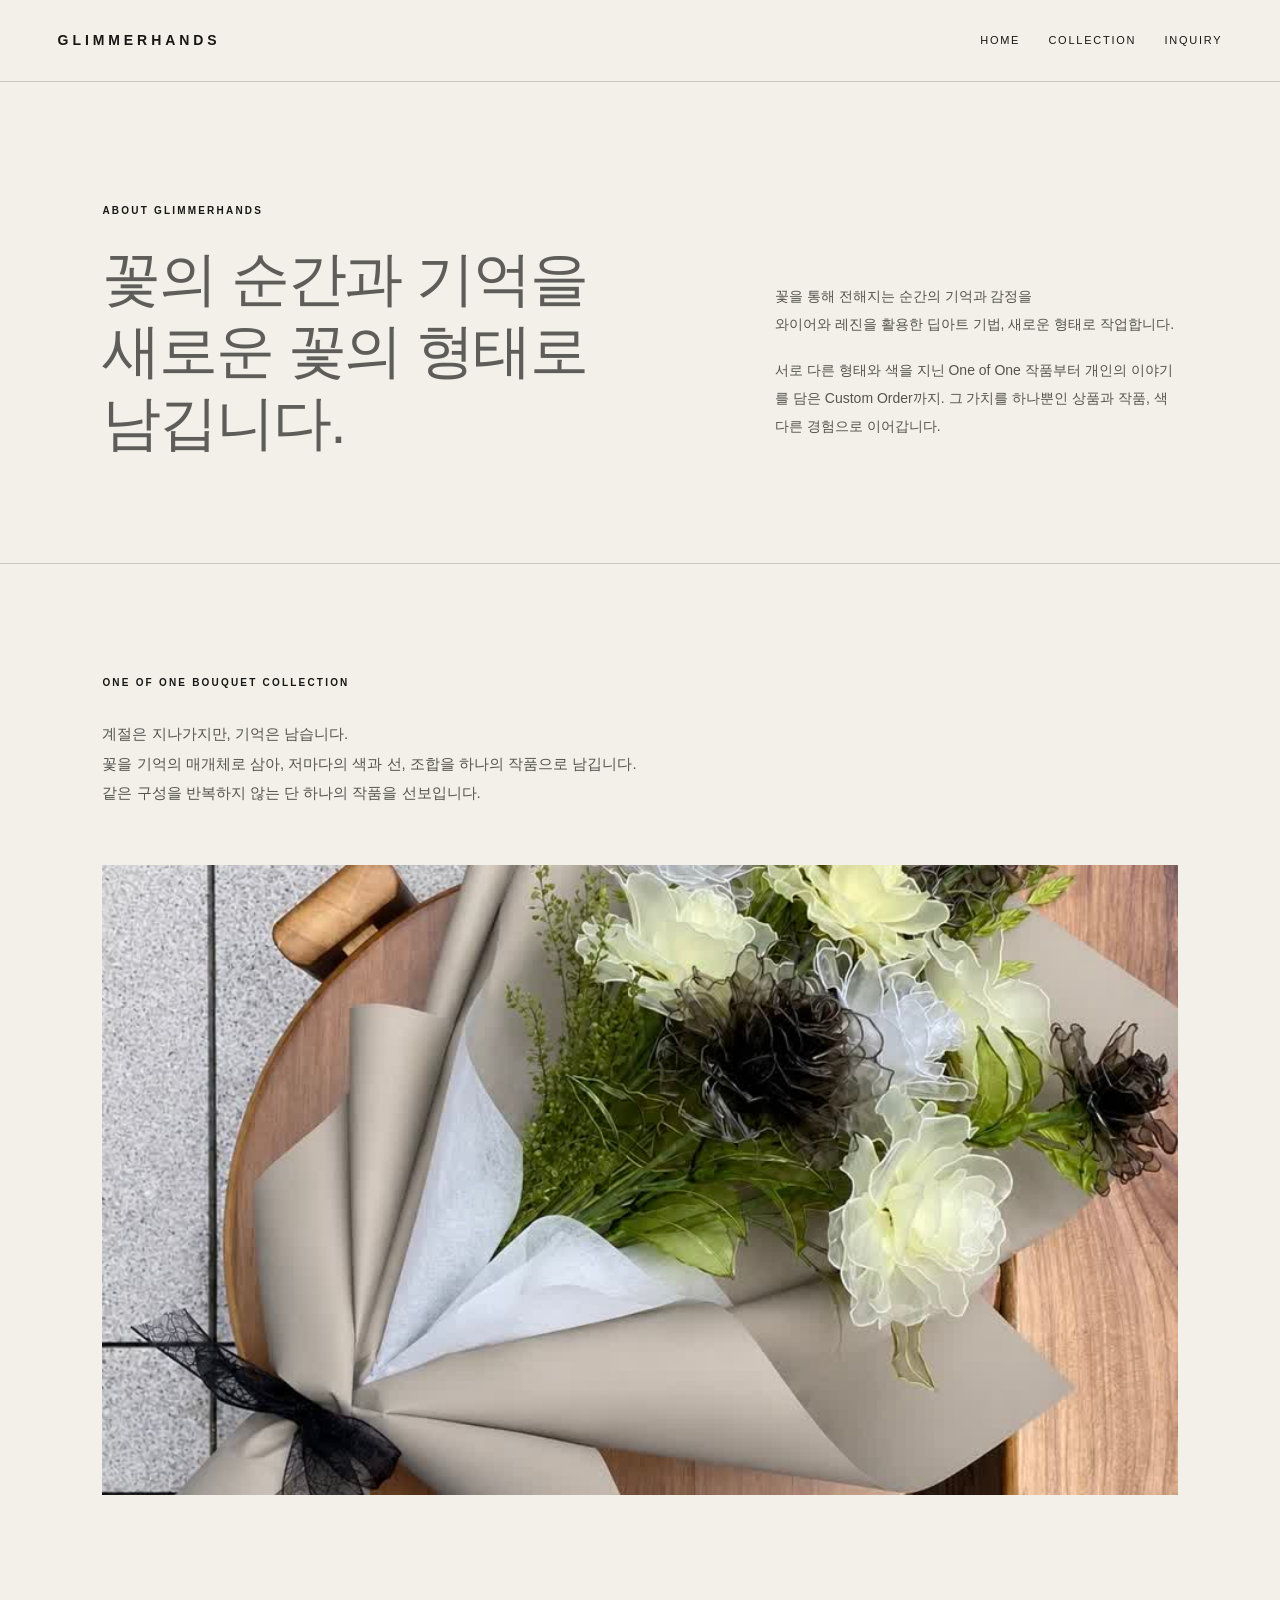
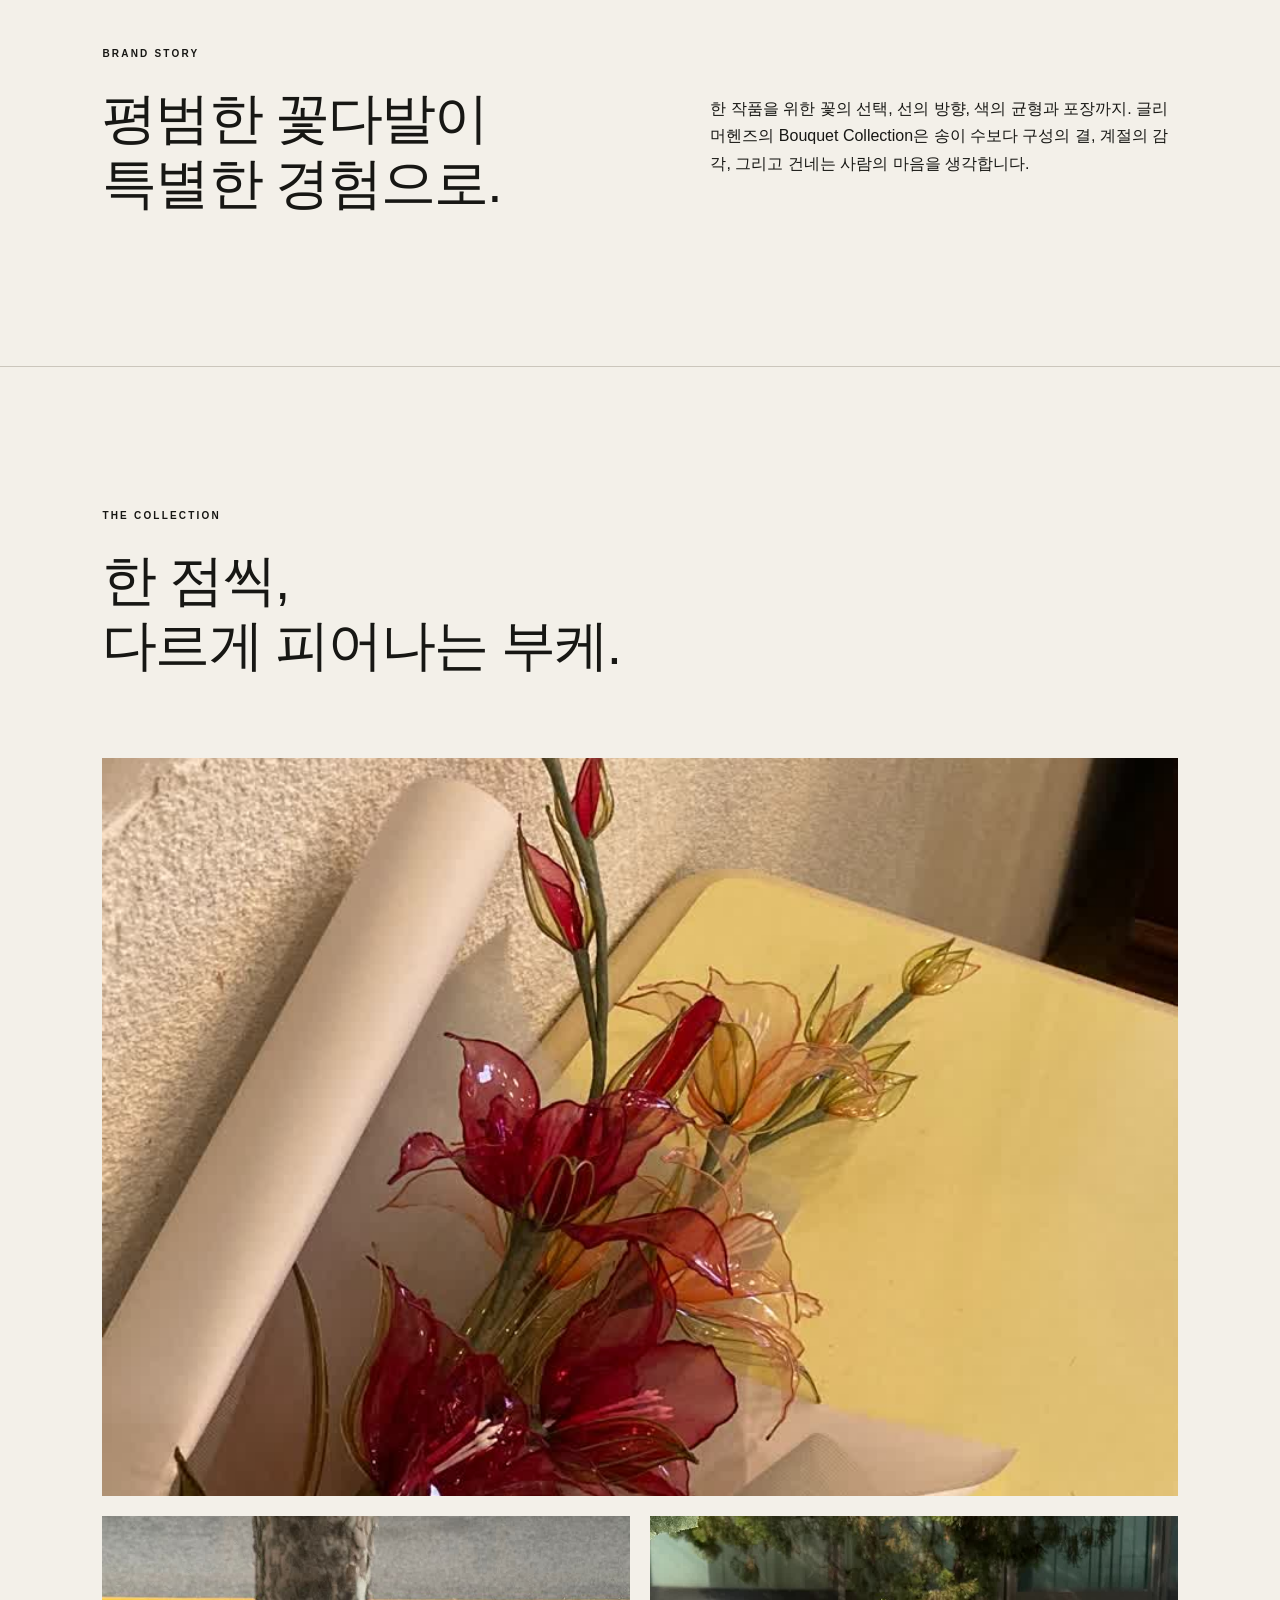
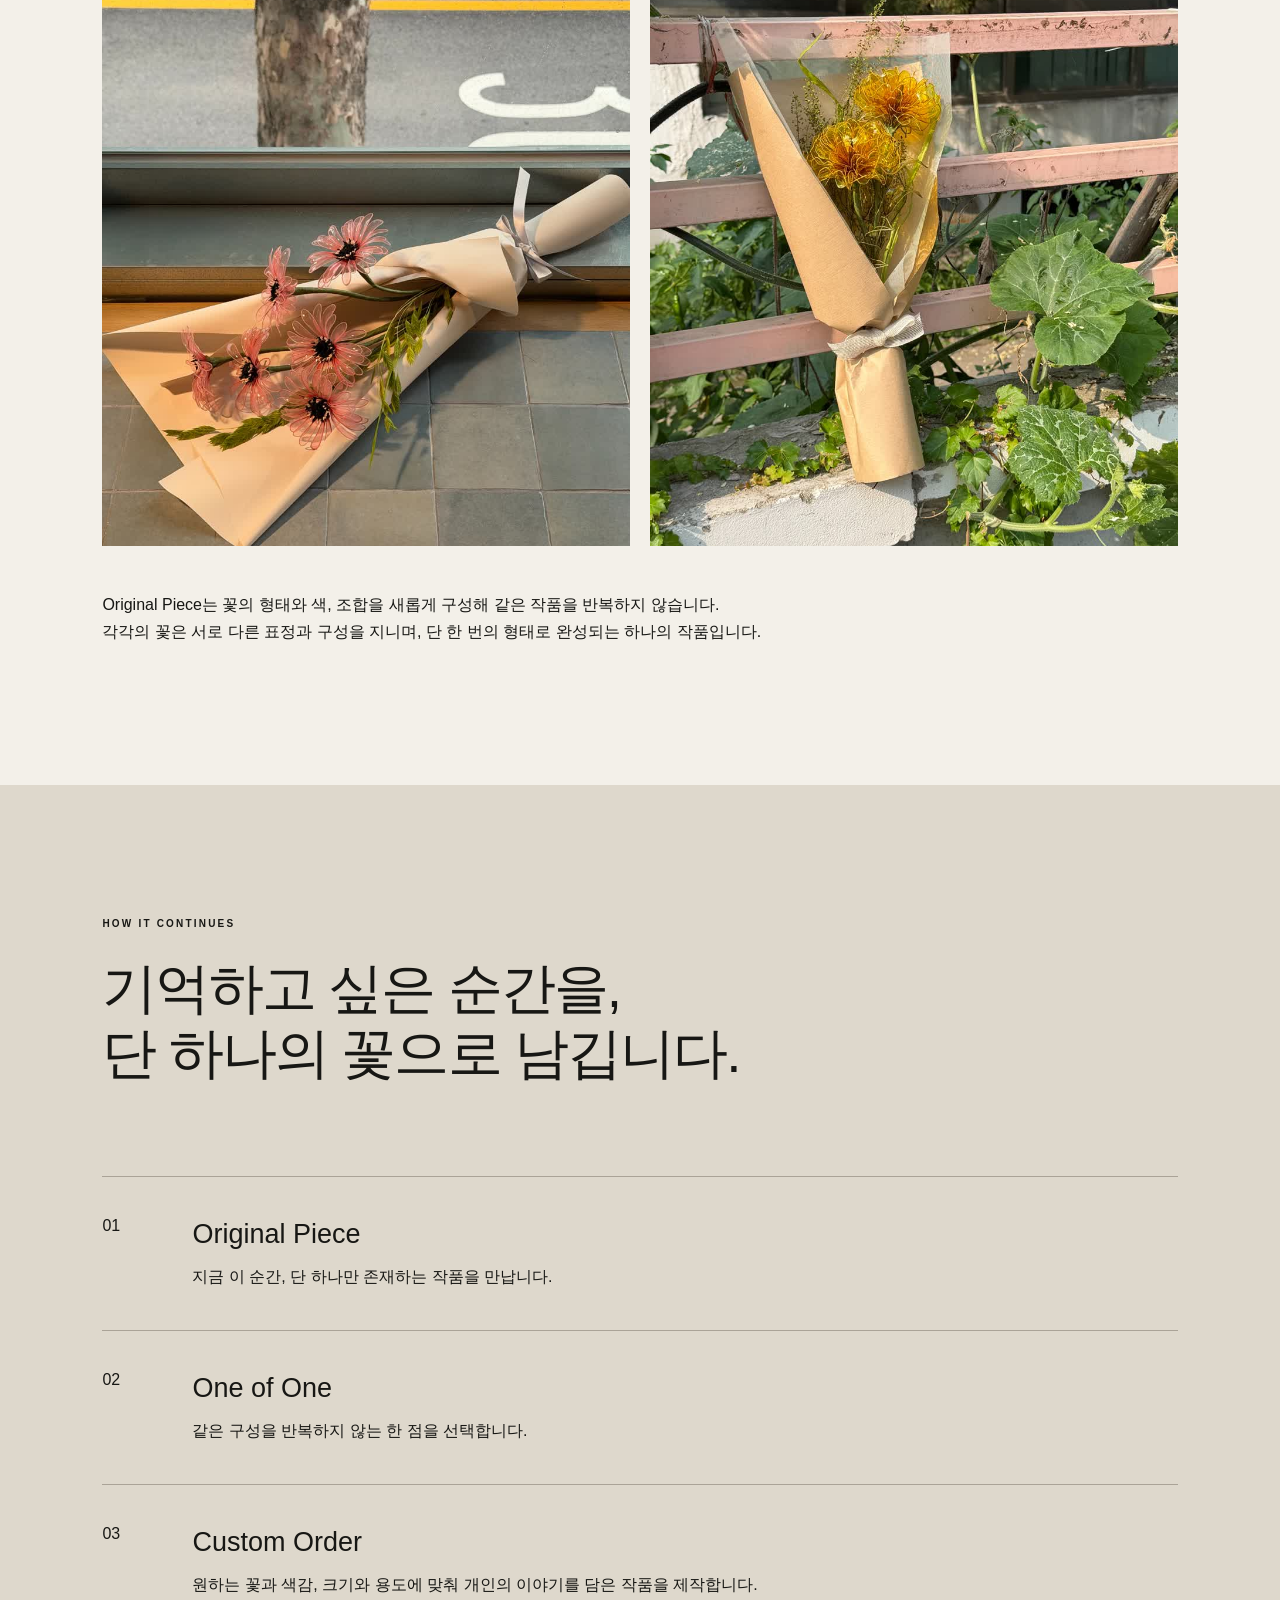
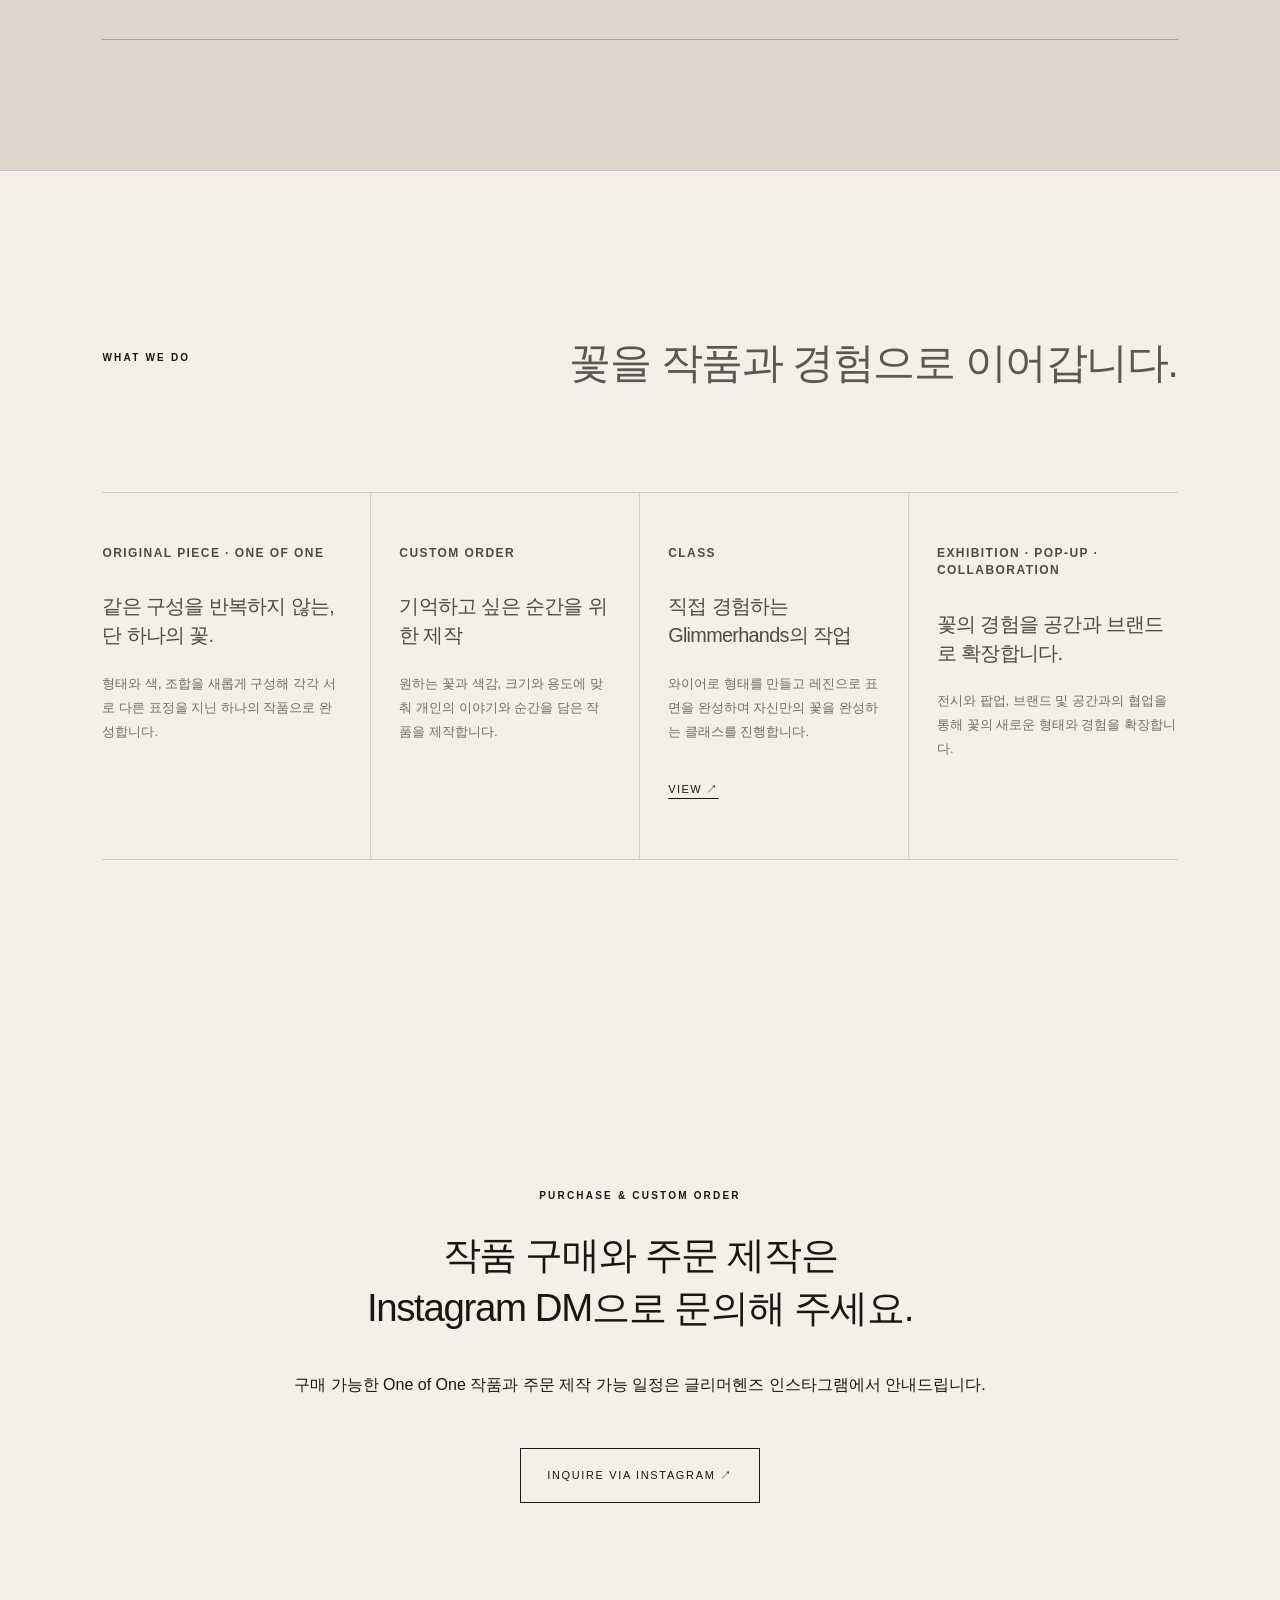
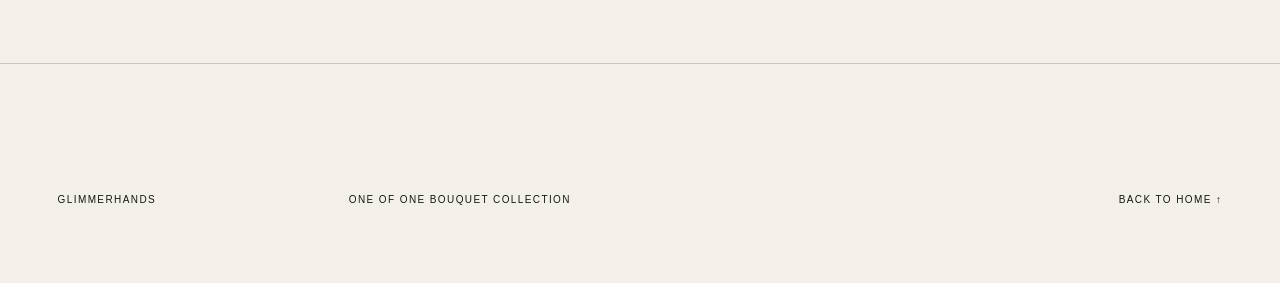
